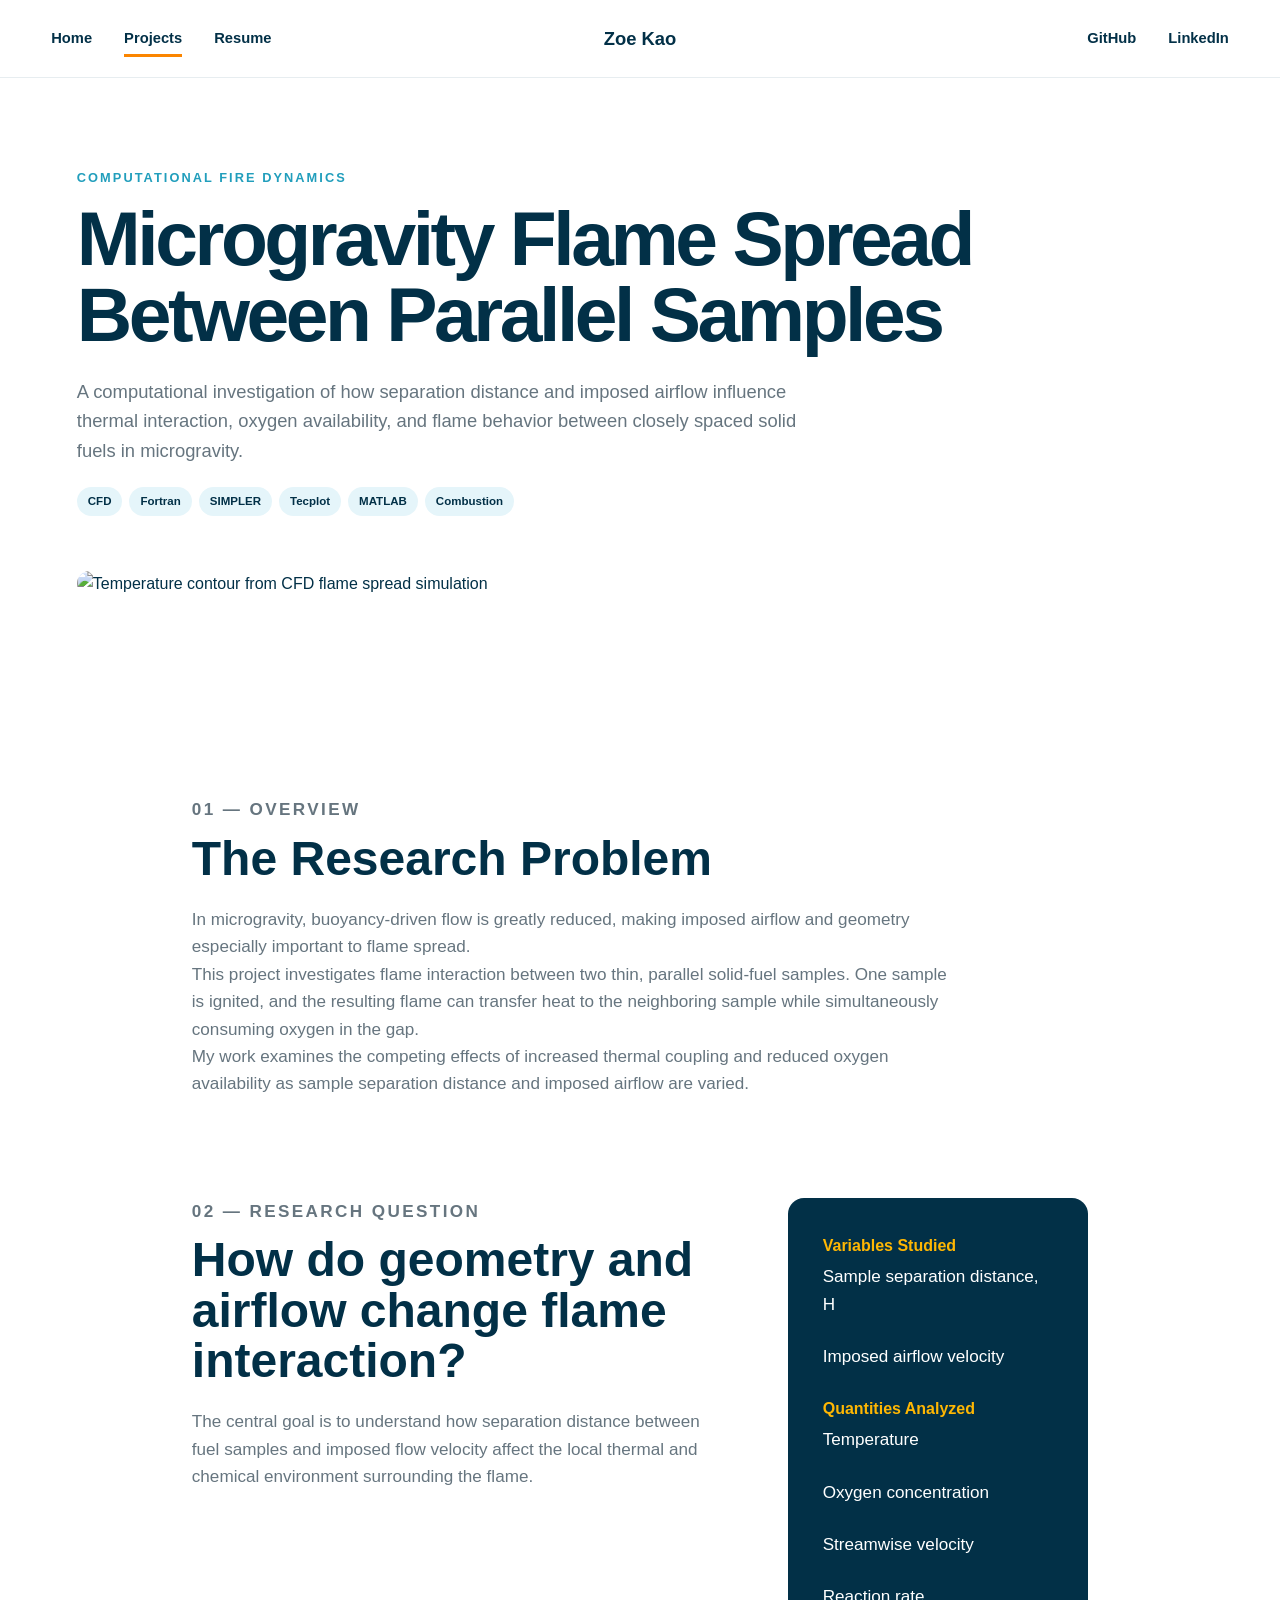
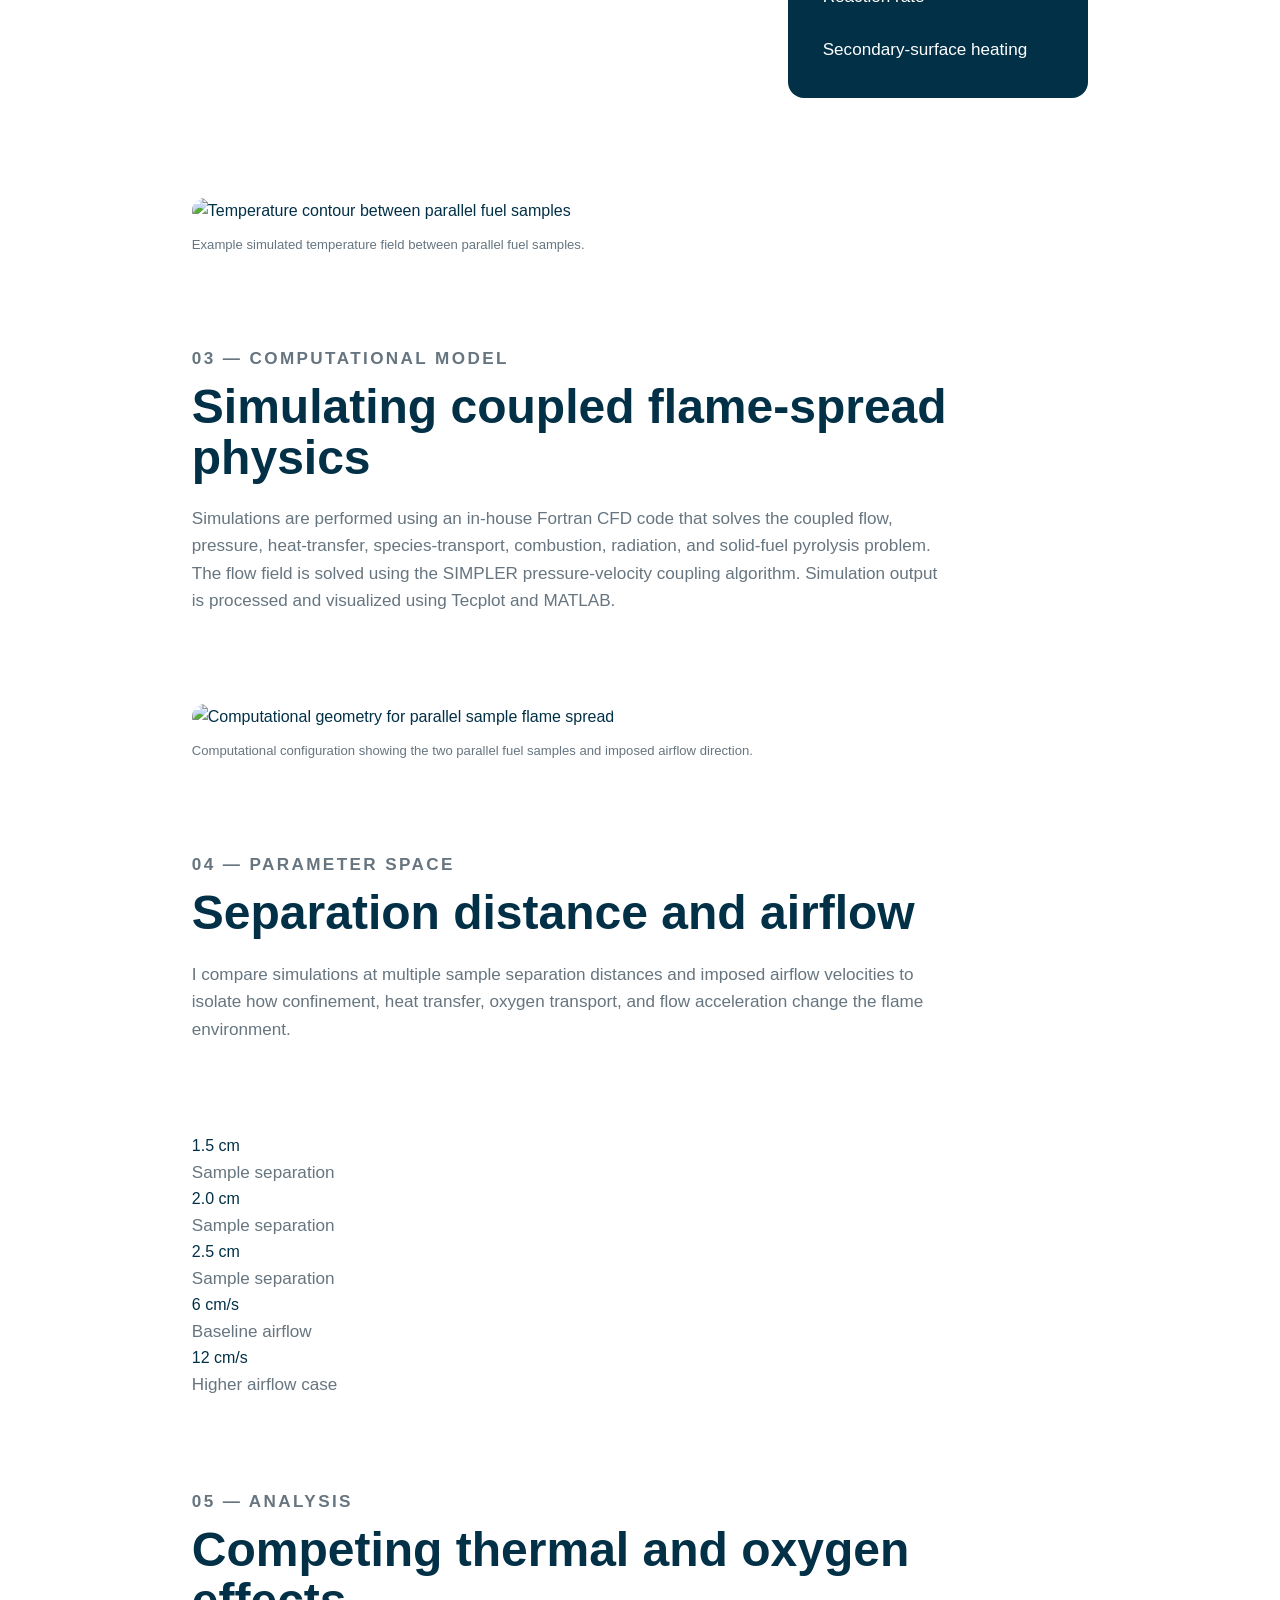
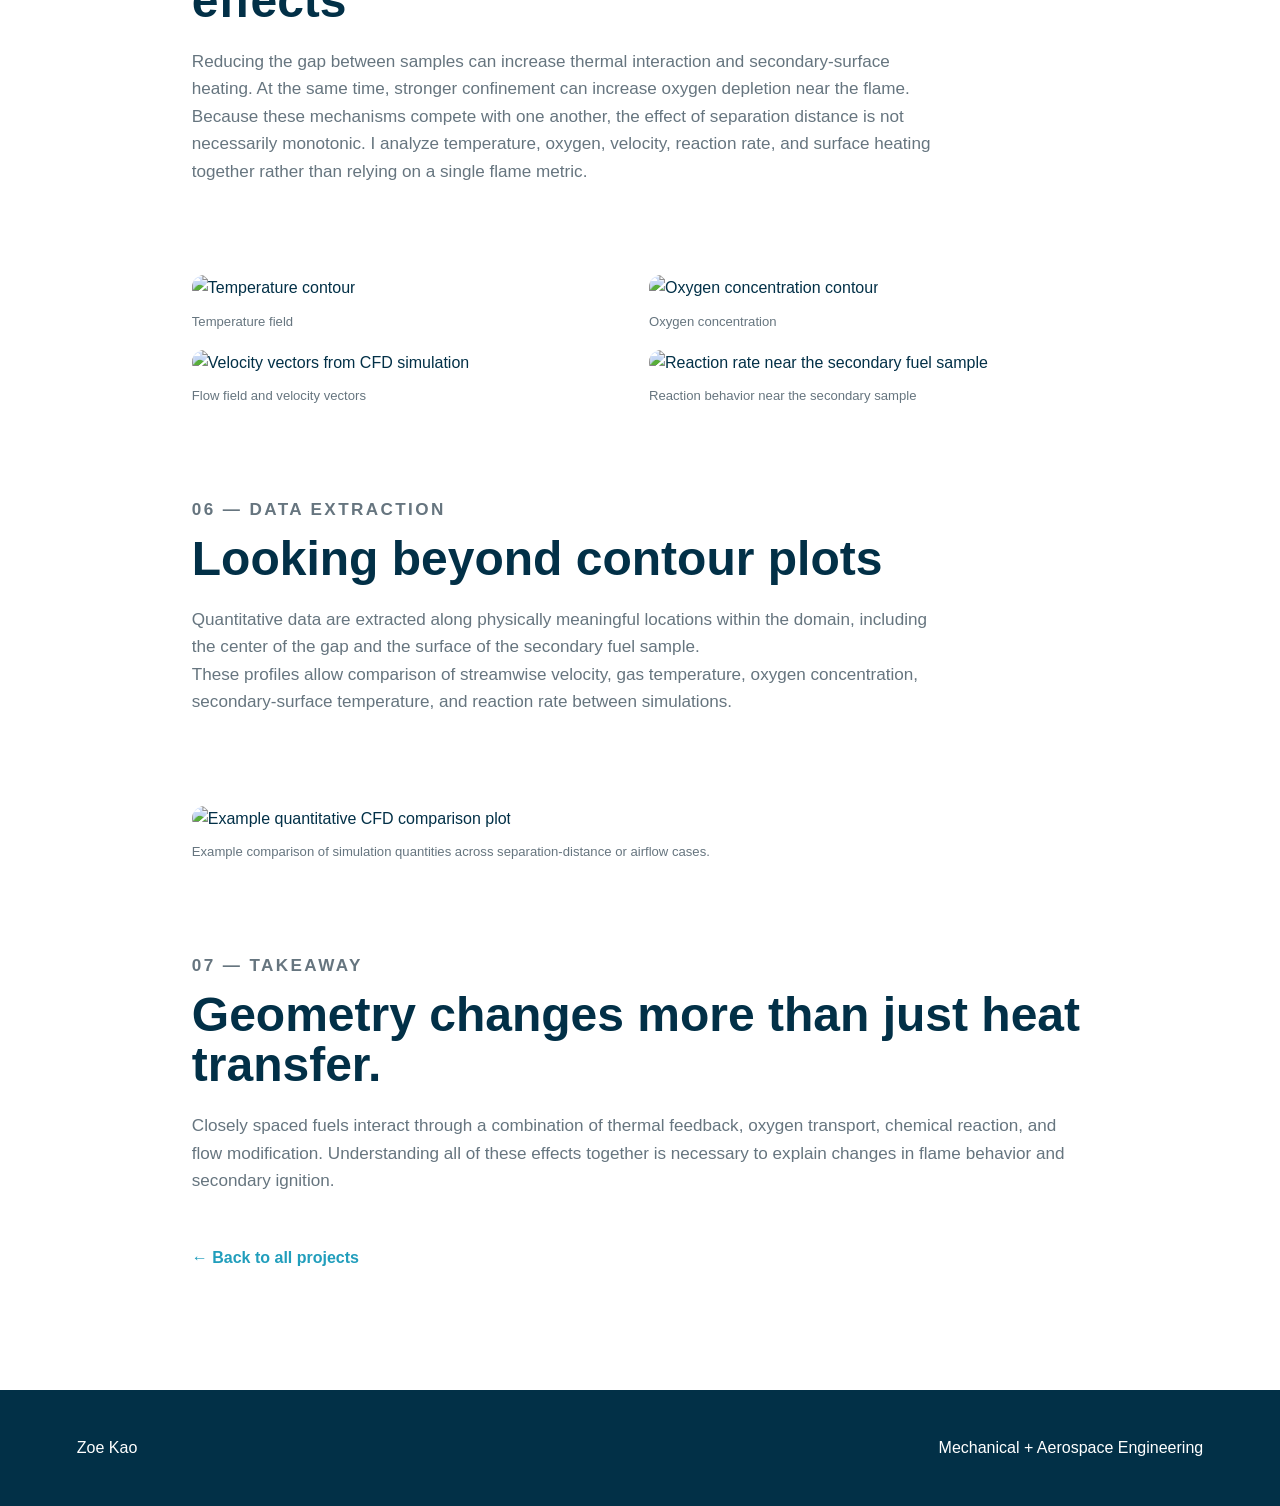
==== projects/cfd-research.html @ 0951f11d "Create cfd-research.html" ====
<!DOCTYPE html>
<html lang="en">

<head>
    <meta charset="UTF-8">
    <meta name="viewport" content="width=device-width, initial-scale=1.0">

    <title>Microgravity Flame Spread CFD | Zoe Kao</title>

    <link rel="stylesheet" href="../style.css">
</head>


<body>

<!-- =========================================
     NAVIGATION
========================================= -->

<header class="navbar">

    <nav class="nav-left">
        <a href="../index.html">Home</a>
        <a href="../index.html#projects" class="active">Projects</a>
        <a href="../resume.pdf" target="_blank">Resume</a>
    </nav>

    <div class="nav-name">
        Zoe Kao
    </div>

    <nav class="nav-right">
        <a href="https://github.com/zoe-kao" target="_blank">
            GitHub
        </a>

        <!-- Replace this later with your real LinkedIn -->
        <a href="#" target="_blank">
            LinkedIn
        </a>
    </nav>

</header>


<!-- =========================================
     PROJECT HERO
========================================= -->

<section class="project-page-hero">

    <div class="project-page-title">

        <p class="eyebrow">
            COMPUTATIONAL FIRE DYNAMICS
        </p>

        <h1>
            Microgravity Flame Spread
            Between Parallel Samples
        </h1>

        <p class="project-summary">
            A computational investigation of how separation distance
            and imposed airflow influence thermal interaction,
            oxygen availability, and flame behavior between closely
            spaced solid fuels in microgravity.
        </p>

        <div class="tags">
            <span>CFD</span>
            <span>Fortran</span>
            <span>SIMPLER</span>
            <span>Tecplot</span>
            <span>MATLAB</span>
            <span>Combustion</span>
        </div>

    </div>


    <img
        src="../assets/images/cfd-hero.png"
        alt="Temperature contour from CFD flame spread simulation"
        class="project-hero-image"
    >

</section>


<!-- =========================================
     PROJECT CONTENT
========================================= -->

<main class="project-body">


    <!-- 01 OVERVIEW -->

    <section class="project-text-section">

        <p class="project-label">
            01 — OVERVIEW
        </p>

        <h2>
            The Research Problem
        </h2>

        <p>
            In microgravity, buoyancy-driven flow is greatly reduced,
            making imposed airflow and geometry especially important
            to flame spread.
        </p>

        <p>
            This project investigates flame interaction between two
            thin, parallel solid-fuel samples. One sample is ignited,
            and the resulting flame can transfer heat to the neighboring
            sample while simultaneously consuming oxygen in the gap.
        </p>

        <p>
            My work examines the competing effects of increased thermal
            coupling and reduced oxygen availability as sample separation
            distance and imposed airflow are varied.
        </p>

    </section>



    <!-- 02 RESEARCH QUESTION -->

    <section class="project-two-column">

        <div>

            <p class="project-label">
                02 — RESEARCH QUESTION
            </p>

            <h2>
                How do geometry and airflow change flame interaction?
            </h2>

            <p>
                The central goal is to understand how separation distance
                between fuel samples and imposed flow velocity affect the
                local thermal and chemical environment surrounding the flame.
            </p>

        </div>


        <aside class="project-highlight">

            <strong>
                Variables Studied
            </strong>

            <p>
                Sample separation distance, H
            </p>

            <p>
                Imposed airflow velocity
            </p>

            <strong>
                Quantities Analyzed
            </strong>

            <p>
                Temperature
            </p>

            <p>
                Oxygen concentration
            </p>

            <p>
                Streamwise velocity
            </p>

            <p>
                Reaction rate
            </p>

            <p>
                Secondary-surface heating
            </p>

        </aside>

    </section>



    <!-- HERO CONTOUR -->

    <figure class="project-figure">

        <img
            src="../assets/images/cfd-temperature.png"
            alt="Temperature contour between parallel fuel samples"
        >

        <figcaption>
            Example simulated temperature field between parallel
            fuel samples.
        </figcaption>

    </figure>



    <!-- 03 COMPUTATIONAL MODEL -->

    <section class="project-text-section">

        <p class="project-label">
            03 — COMPUTATIONAL MODEL
        </p>

        <h2>
            Simulating coupled flame-spread physics
        </h2>

        <p>
            Simulations are performed using an in-house Fortran CFD code
            that solves the coupled flow, pressure, heat-transfer,
            species-transport, combustion, radiation, and solid-fuel
            pyrolysis problem.
        </p>

        <p>
            The flow field is solved using the SIMPLER pressure-velocity
            coupling algorithm. Simulation output is processed and
            visualized using Tecplot and MATLAB.
        </p>

    </section>



    <!-- MODEL IMAGE -->

    <figure class="project-figure">

        <img
            src="../assets/images/cfd-geometry.png"
            alt="Computational geometry for parallel sample flame spread"
        >

        <figcaption>
            Computational configuration showing the two parallel fuel
            samples and imposed airflow direction.
        </figcaption>

    </figure>



    <!-- 04 PARAMETER SPACE -->

    <section class="project-text-section">

        <p class="project-label">
            04 — PARAMETER SPACE
        </p>

        <h2>
            Separation distance and airflow
        </h2>

        <p>
            I compare simulations at multiple sample separation distances
            and imposed airflow velocities to isolate how confinement,
            heat transfer, oxygen transport, and flow acceleration change
            the flame environment.
        </p>

    </section>


    <div class="parameter-grid">

        <div class="parameter-card">
            <span class="parameter-number">1.5 cm</span>
            <p>Sample separation</p>
        </div>

        <div class="parameter-card">
            <span class="parameter-number">2.0 cm</span>
            <p>Sample separation</p>
        </div>

        <div class="parameter-card">
            <span class="parameter-number">2.5 cm</span>
            <p>Sample separation</p>
        </div>

        <div class="parameter-card">
            <span class="parameter-number">6 cm/s</span>
            <p>Baseline airflow</p>
        </div>

        <div class="parameter-card">
            <span class="parameter-number">12 cm/s</span>
            <p>Higher airflow case</p>
        </div>

    </div>



    <!-- 05 RESULTS -->

    <section class="project-text-section">

        <p class="project-label">
            05 — ANALYSIS
        </p>

        <h2>
            Competing thermal and oxygen effects
        </h2>

        <p>
            Reducing the gap between samples can increase thermal
            interaction and secondary-surface heating. At the same time,
            stronger confinement can increase oxygen depletion near the
            flame.
        </p>

        <p>
            Because these mechanisms compete with one another, the effect
            of separation distance is not necessarily monotonic. I analyze
            temperature, oxygen, velocity, reaction rate, and surface
            heating together rather than relying on a single flame metric.
        </p>

    </section>



    <!-- IMAGE GALLERY -->

    <div class="project-gallery">

        <figure>
            <img
                src="../assets/images/cfd-temperature.png"
                alt="Temperature contour"
            >

            <figcaption>
                Temperature field
            </figcaption>
        </figure>


        <figure>
            <img
                src="../assets/images/cfd-oxygen.png"
                alt="Oxygen concentration contour"
            >

            <figcaption>
                Oxygen concentration
            </figcaption>
        </figure>


        <figure>
            <img
                src="../assets/images/cfd-velocity.png"
                alt="Velocity vectors from CFD simulation"
            >

            <figcaption>
                Flow field and velocity vectors
            </figcaption>
        </figure>


        <figure>
            <img
                src="../assets/images/cfd-reaction.png"
                alt="Reaction rate near the secondary fuel sample"
            >

            <figcaption>
                Reaction behavior near the secondary sample
            </figcaption>
        </figure>

    </div>



    <!-- 06 DATA EXTRACTION -->

    <section class="project-text-section">

        <p class="project-label">
            06 — DATA EXTRACTION
        </p>

        <h2>
            Looking beyond contour plots
        </h2>

        <p>
            Quantitative data are extracted along physically meaningful
            locations within the domain, including the center of the gap
            and the surface of the secondary fuel sample.
        </p>

        <p>
            These profiles allow comparison of streamwise velocity,
            gas temperature, oxygen concentration, secondary-surface
            temperature, and reaction rate between simulations.
        </p>

    </section>



    <figure class="project-figure">

        <img
            src="../assets/images/cfd-plot.png"
            alt="Example quantitative CFD comparison plot"
        >

        <figcaption>
            Example comparison of simulation quantities across
            separation-distance or airflow cases.
        </figcaption>

    </figure>



    <!-- 07 TAKEAWAY -->

    <section class="project-conclusion">

        <p class="project-label">
            07 — TAKEAWAY
        </p>

        <h2>
            Geometry changes more than just heat transfer.
        </h2>

        <p>
            Closely spaced fuels interact through a combination of
            thermal feedback, oxygen transport, chemical reaction,
            and flow modification. Understanding all of these effects
            together is necessary to explain changes in flame behavior
            and secondary ignition.
        </p>

    </section>



    <a
        href="../index.html#projects"
        class="back-link"
    >
        ← Back to all projects
    </a>


</main>



<!-- =========================================
     FOOTER
========================================= -->

<footer>

    <p>
        Zoe Kao
    </p>

    <p>
        Mechanical + Aerospace Engineering
    </p>

</footer>


</body>

</html>
---- style.css ----
/* =========================================================
   ZOE KAO PORTFOLIO
   ========================================================= */


/* ---------- COLOR VARIABLES ---------- */

:root {

    --light-blue: #8ecae6;
    --blue: #219ebc;
    --navy: #023047;
    --yellow: #ffb703;
    --orange: #fb8500;

    --white: #ffffff;
    --off-white: #f8fafb;
    --text: #17252d;
    --gray: #66757f;

}


/* ---------- RESET ---------- */

* {
    box-sizing: border-box;
    margin: 0;
    padding: 0;
}

html {
    scroll-behavior: smooth;
}

body {

    font-family:
        Arial,
        Helvetica,
        sans-serif;

    background: var(--white);
    color: var(--navy);

    line-height: 1.6;

}

a {
    color: inherit;
    text-decoration: none;
}

img {
    max-width: 100%;
}



/* =========================================================
   NAVIGATION
   ========================================================= */

.navbar {

    height: 78px;

    display: grid;
    grid-template-columns: 1fr auto 1fr;

    align-items: center;

    padding: 0 4%;

    border-bottom: 1px solid #e7edf0;

    background: rgba(255, 255, 255, 0.96);

    position: sticky;
    top: 0;

    z-index: 1000;

}


.nav-left,
.nav-right {

    display: flex;
    align-items: center;
    gap: 32px;

}


.nav-right {
    justify-content: flex-end;
}


.navbar a {

    font-size: 0.92rem;
    font-weight: 600;

    position: relative;

}


.navbar a::after {

    content: "";

    position: absolute;

    left: 0;
    bottom: -7px;

    width: 0;
    height: 3px;

    background: var(--orange);

    transition: width 0.25s ease;

}


.navbar a:hover::after,
.navbar a.active::after {
    width: 100%;
}


.nav-name {

    font-weight: 800;
    font-size: 1.15rem;

}



/* =========================================================
   HERO
   ========================================================= */

.hero {

    max-width: 1400px;

    min-height: calc(100vh - 78px);

    margin: auto;

    padding: 70px 6%;

    display: grid;

    grid-template-columns:
        minmax(350px, 0.9fr)
        minmax(450px, 1.1fr);

    gap: 8%;

    align-items: center;

}


.hero-photo {
    position: relative;
}


.photo-decoration {

    position: absolute;

    width: 100%;
    height: 100%;

    left: -24px;
    top: 24px;

    background: var(--light-blue);

    border-radius: 55px 8px 55px 8px;

}


.headshot {

    position: relative;

    width: 100%;

    aspect-ratio: 4 / 5;

    object-fit: cover;

    border-radius: 55px 8px 55px 8px;

    display: block;

}


.hero-content {

    position: relative;

    padding: 50px 0;

}


.eyebrow {

    color: var(--blue);

    font-size: 0.8rem;

    letter-spacing: 0.16em;

    font-weight: 800;

    margin-bottom: 13px;

}


.hero h1 {

    font-size: clamp(3.6rem, 6vw, 6.5rem);

    line-height: 0.95;

    color: var(--navy);

    letter-spacing: -0.055em;

}


.hero h1 span {
    color: var(--orange);
}


.hero h2 {

    font-size: clamp(1.8rem, 3vw, 3rem);

    line-height: 1.15;

    margin-top: 20px;

    color: var(--navy);

}


.hero-description {

    margin-top: 30px;

    max-width: 670px;

    color: var(--gray);

    font-size: 1.08rem;

}


.hero-buttons {

    display: flex;

    gap: 15px;

    margin-top: 35px;

}


.button {

    display: inline-flex;

    align-items: center;
    justify-content: center;

    min-width: 175px;

    padding: 14px 24px;

    border-radius: 7px;

    font-weight: 800;

    letter-spacing: 0.04em;

    font-size: 0.82rem;

    transition:
        transform 0.2s,
        background 0.2s;

}


.button:hover {
    transform: translateY(-3px);
}


.button-primary {

    background: var(--navy);
    color: white;

}


.button-primary:hover {
    background: var(--blue);
}


.button-secondary {

    border: 2px solid var(--navy);
    color: var(--navy);

}


.button-secondary:hover {

    background: var(--yellow);
    border-color: var(--yellow);

}


/* Engineering decoration */

.engineering-sketch {

    position: absolute;

    width: 150px;

    opacity: 0.17;

    pointer-events: none;

}


.sketch-top {

    right: 0;
    top: -50px;

}


.sketch-bottom {

    right: -20px;
    bottom: -40px;

}



/* =========================================================
   PROJECT SECTION
   ========================================================= */

.projects-section {

    background: var(--off-white);

    padding: 110px 6%;

}


.section-heading {

    max-width: 700px;

    margin: 0 auto 60px;

    text-align: center;

}


.section-heading h2 {

    font-size: clamp(2.5rem, 5vw, 4.2rem);

    line-height: 1;

    margin-bottom: 20px;

}


.section-heading > p:last-child {
    color: var(--gray);
}


.project-grid {

    max-width: 1250px;

    margin: auto;

    display: grid;

    grid-template-columns:
        repeat(2, minmax(0, 1fr));

    gap: 28px;

}


.project-card {

    background: white;

    border-radius: 18px;

    overflow: hidden;

    box-shadow:
        0 10px 35px rgba(2, 48, 71, 0.07);

    transition:
        transform 0.25s ease,
        box-shadow 0.25s ease;

}


.project-card:hover {

    transform: translateY(-8px);

    box-shadow:
        0 20px 50px rgba(2, 48, 71, 0.15);

}


.project-image {

    height: 300px;

    overflow: hidden;

    background: var(--light-blue);

}


.project-image img {

    width: 100%;
    height: 100%;

    object-fit: cover;

    transition: transform 0.4s ease;

}


.project-card:hover .project-image img {
    transform: scale(1.04);
}


.project-info {

    padding: 30px;

}


.project-number {

    color: var(--orange);

    font-size: 0.72rem;

    font-weight: 800;

    letter-spacing: 0.14em;

    margin-bottom: 8px;

}


.project-info h3 {

    color: var(--navy);

    font-size: 1.65rem;

    line-height: 1.2;

    margin-bottom: 13px;

}


.project-info > p {

    color: var(--gray);

}


.tags {

    display: flex;

    flex-wrap: wrap;

    gap: 7px;

    margin: 22px 0;

}


.tags span {

    padding: 5px 11px;

    border-radius: 50px;

    background: #e5f5fa;

    color: var(--navy);

    font-size: 0.72rem;

    font-weight: 700;

}


.project-link {

    font-weight: 800;

    color: var(--blue);

}



/* =========================================================
   FOOTER
   ========================================================= */

footer {

    background: var(--navy);

    color: white;

    padding: 45px 6%;

    display: flex;

    justify-content: space-between;

    gap: 20px;

}


footer a {
    color: var(--yellow);
}



/* =========================================================
   RESPONSIVE / MOBILE
   ========================================================= */

@media (max-width: 900px) {

    .navbar {

        grid-template-columns: 1fr auto;

    }

    .nav-name {
        display: none;
    }

    .nav-right {
        display: none;
    }


    .hero {

        grid-template-columns: 1fr;

        padding-top: 40px;

    }


    .hero-photo {

        max-width: 500px;

        margin: auto;

    }


    .hero-content {
        text-align: center;
    }


    .hero-description {
        margin-left: auto;
        margin-right: auto;
    }


    .hero-buttons {
        justify-content: center;
    }


    .engineering-sketch {
        display: none;
    }


    .project-grid {
        grid-template-columns: 1fr;
    }

}


@media (max-width: 550px) {

    .navbar {
        padding: 0 20px;
    }

    .nav-left {
        gap: 18px;
    }

    .hero {
        padding: 35px 25px 70px;
    }

    .projects-section {
        padding: 80px 25px;
    }

    .hero-buttons {
        flex-direction: column;
    }

    footer {
        flex-direction: column;
    }

}

/* =========================================================
   INDIVIDUAL PROJECT PAGES
   ========================================================= */


.project-page-hero {

    max-width: 1300px;

    margin: auto;

    padding: 90px 6% 70px;

}


.project-page-title {

    max-width: 900px;

    margin-bottom: 55px;

}


.project-page-title h1 {

    font-size: clamp(3rem, 6vw, 6rem);

    line-height: 0.98;

    letter-spacing: -0.045em;

    margin-bottom: 25px;

}


.project-summary {

    max-width: 750px;

    color: var(--gray);

    font-size: 1.15rem;

}


.project-hero-image {

    display: block;

    width: 100%;

    max-height: 700px;

    object-fit: cover;

    border-radius: 18px;

}



.project-body {

    max-width: 1050px;

    margin: auto;

    padding: 40px 6% 120px;

}


.project-text-section {

    max-width: 760px;

    margin: 90px 0;

}


.project-label {

    color: var(--orange);

    font-size: 0.75rem;

    font-weight: 800;

    letter-spacing: 0.14em;

    margin-bottom: 10px;

}


.project-body h2 {

    font-size: clamp(2rem, 4vw, 3rem);

    line-height: 1.05;

    margin-bottom: 22px;

}


.project-body p {

    color: var(--gray);

    font-size: 1.07rem;

}


.project-two-column {

    margin: 100px 0;

    display: grid;

    grid-template-columns:
        1.4fr 0.8fr;

    gap: 70px;

}


.project-highlight {

    background: var(--navy);

    color: white;

    padding: 35px;

    border-radius: 16px;

}


.project-highlight strong {

    display: block;

    color: var(--yellow);

    margin-bottom: 5px;

}


.project-highlight p {

    color: white;

    margin-bottom: 25px;

}


.project-highlight p:last-child {
    margin-bottom: 0;
}


.project-figure {

    margin: 90px 0;

}


.project-figure img {

    width: 100%;

    border-radius: 14px;

}


figcaption {

    color: var(--gray);

    font-size: 0.82rem;

    margin-top: 10px;

}


.project-gallery {

    display: grid;

    grid-template-columns:
        repeat(2, minmax(0, 1fr));

    gap: 18px;

    margin: 80px 0;

}


.project-gallery img {

    width: 100%;

    height: 350px;

    object-fit: cover;

    border-radius: 12px;

}


.back-link {

    display: inline-block;

    margin-top: 50px;

    color: var(--blue);

    font-weight: 800;

}


.back-link:hover {
    color: var(--orange);
}


@media (max-width: 750px) {

    .project-two-column,
    .project-gallery {

        grid-template-columns: 1fr;

    }

}
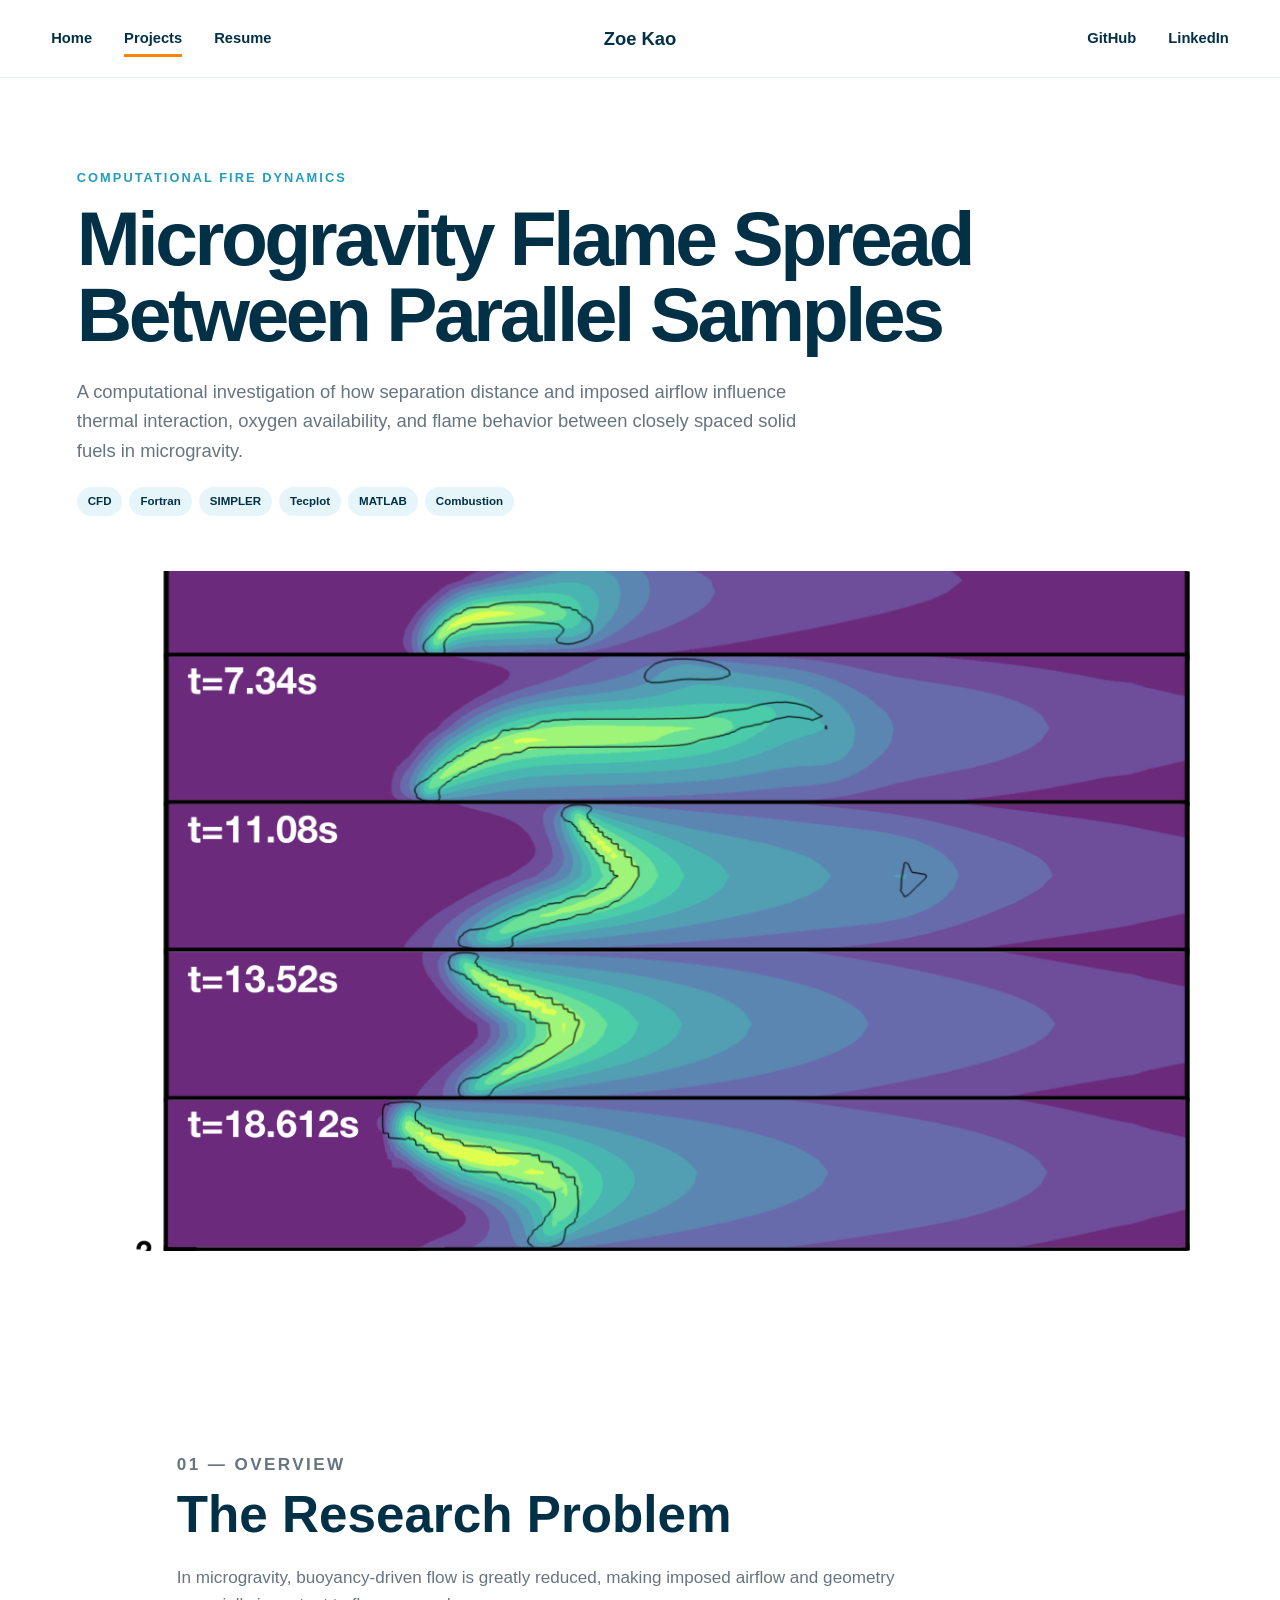
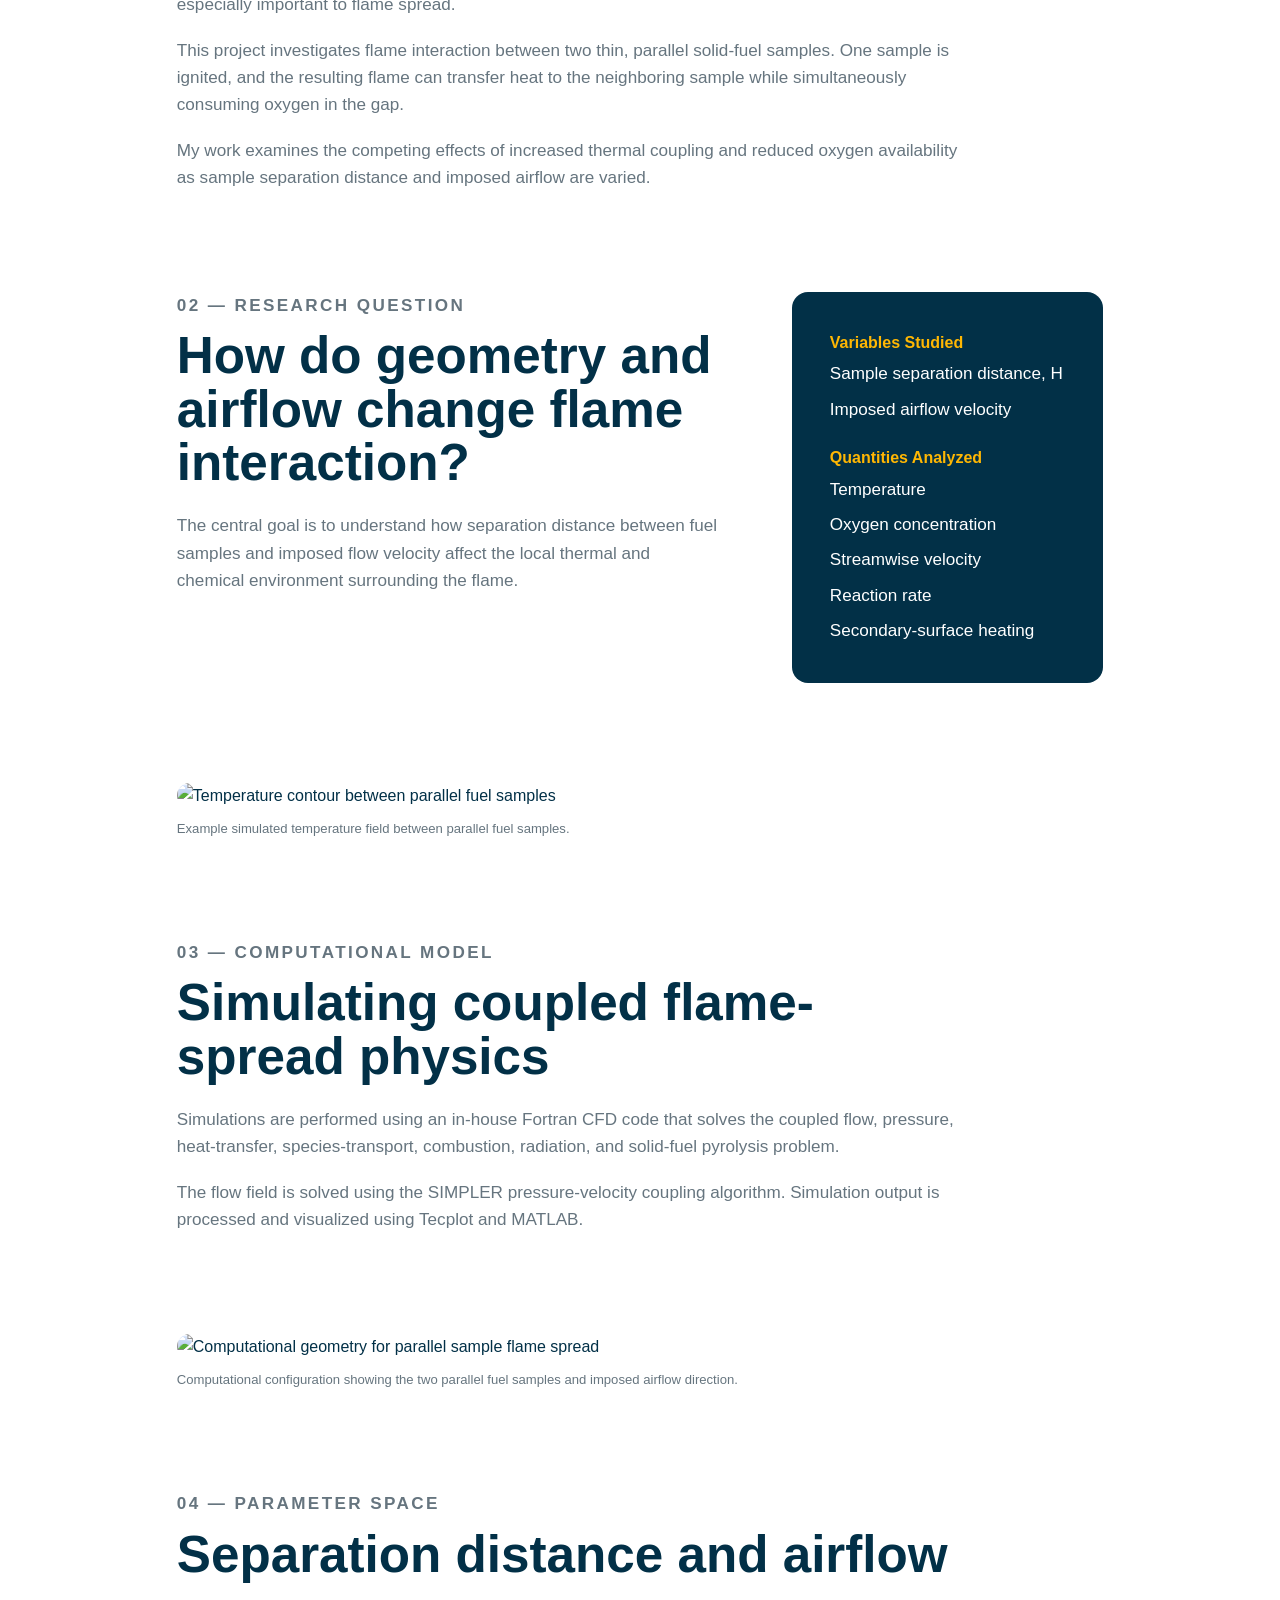
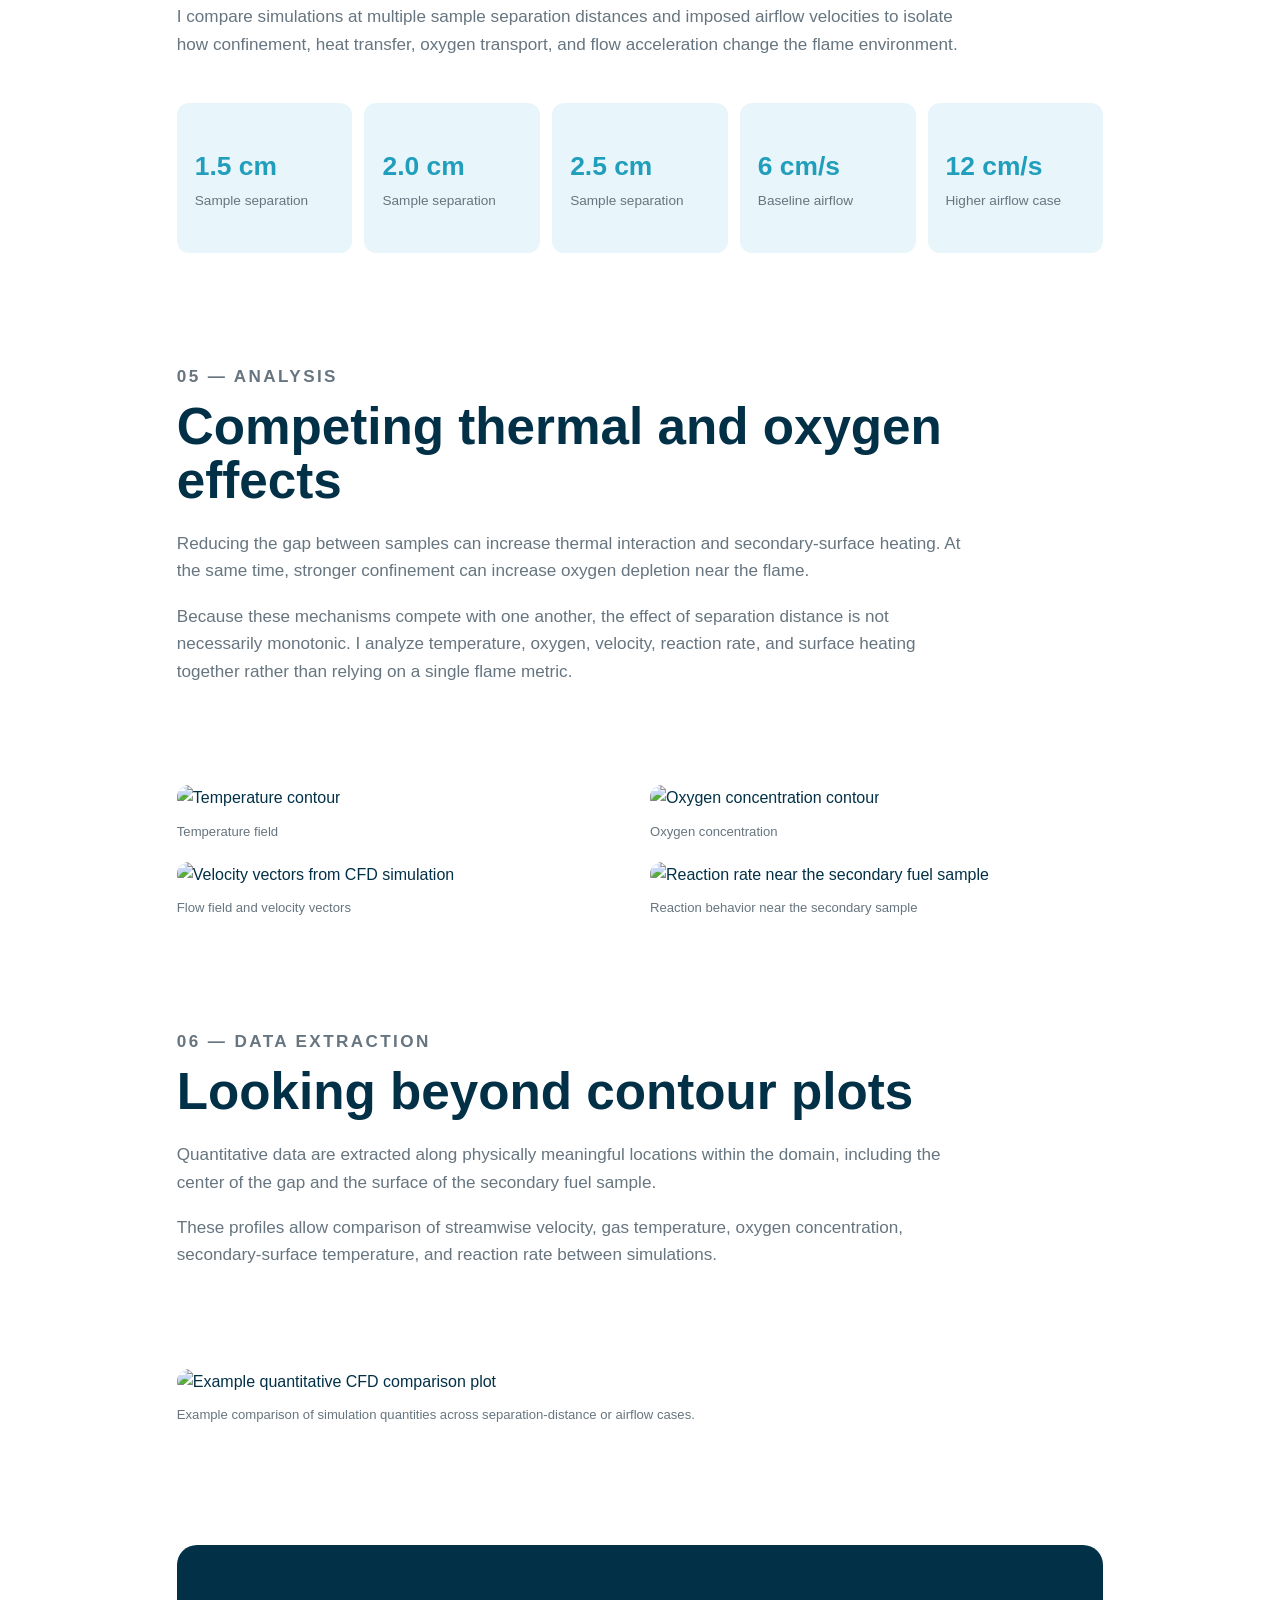
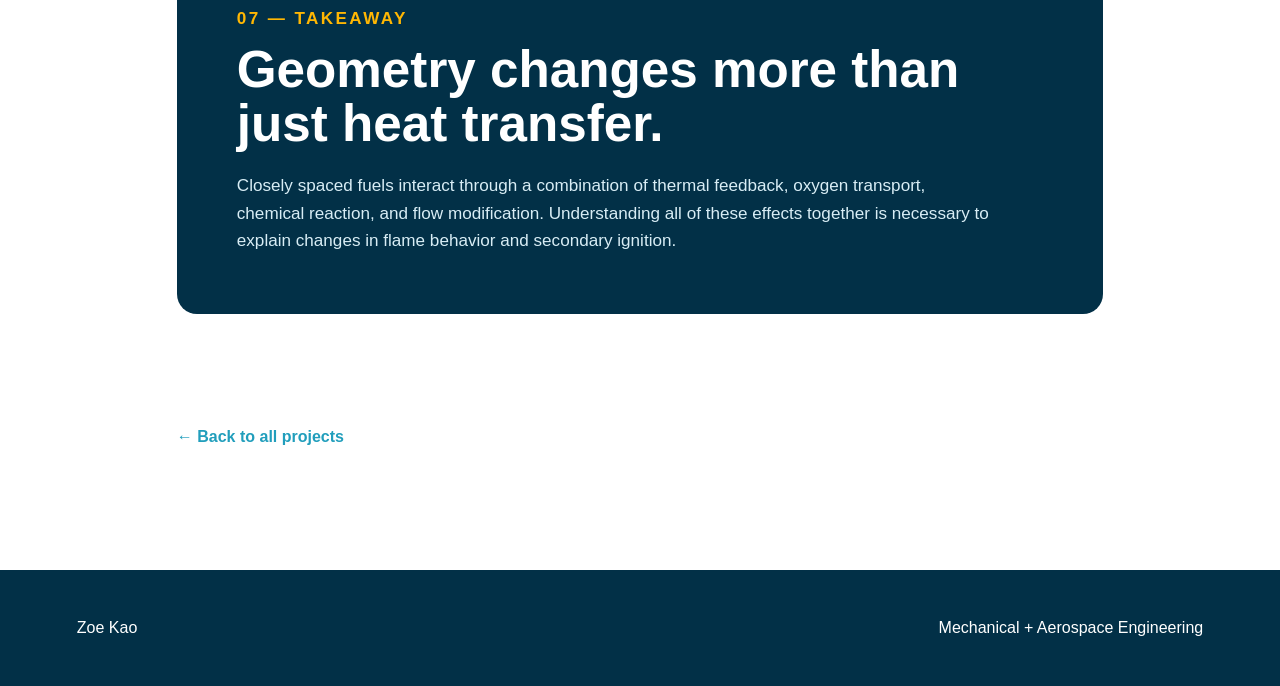
==== commit 8c6728d1: "Update cfd-research.html" ====
--- a/projects/cfd-research.html
+++ b/projects/cfd-research.html
@@ -79,11 +79,11 @@
     </div>
 
 
-    <img
-        src="../assets/images/cfd-hero.png"
-        alt="Temperature contour from CFD flame spread simulation"
-        class="project-hero-image"
-    >
+<img
+    src="../assets/images/cfd/flame-temperature-evolution.png"
+    alt="Time evolution of flame temperature for a 2 cm sample separation at 6 cm/s airflow"
+    class="project-hero-image"
+>
 
 </section>
 
--- a/style.css
+++ b/style.css
@@ -951,3 +951,273 @@
     }
 
 }
+
+/* =========================================================
+   PROJECT PAGE
+========================================================= */
+
+.project-page-hero {
+    max-width: 1300px;
+    margin: auto;
+    padding: 90px 6% 70px;
+}
+
+
+.project-page-title {
+    max-width: 900px;
+    margin-bottom: 55px;
+}
+
+
+.project-page-title h1 {
+    font-size: clamp(3rem, 6vw, 6rem);
+    line-height: 0.98;
+    letter-spacing: -0.045em;
+    margin-bottom: 25px;
+    color: var(--navy);
+}
+
+
+.project-summary {
+    max-width: 760px;
+    color: var(--gray);
+    font-size: 1.15rem;
+}
+
+
+.project-hero-image {
+    display: block;
+    width: 100%;
+    max-height: 680px;
+    object-fit: cover;
+    border-radius: 18px;
+}
+
+
+.project-body {
+    max-width: 1080px;
+    margin: auto;
+    padding: 30px 6% 120px;
+}
+
+
+.project-text-section {
+    max-width: 790px;
+    margin: 100px 0;
+}
+
+
+.project-text-section p + p {
+    margin-top: 18px;
+}
+
+
+.project-label {
+    color: var(--orange);
+    font-size: 0.75rem;
+    font-weight: 800;
+    letter-spacing: 0.14em;
+    margin-bottom: 10px;
+}
+
+
+.project-body h2 {
+    font-size: clamp(2rem, 4vw, 3.2rem);
+    line-height: 1.05;
+    color: var(--navy);
+    margin-bottom: 22px;
+}
+
+
+.project-body p {
+    color: var(--gray);
+    font-size: 1.07rem;
+}
+
+
+.project-two-column {
+    margin: 100px 0;
+    display: grid;
+    grid-template-columns: 1.4fr 0.8fr;
+    gap: 70px;
+    align-items: start;
+}
+
+
+.project-highlight {
+    background: var(--navy);
+    color: white;
+    padding: 38px;
+    border-radius: 16px;
+}
+
+
+.project-highlight strong {
+    display: block;
+    color: var(--yellow);
+    margin-top: 22px;
+    margin-bottom: 5px;
+}
+
+
+.project-highlight strong:first-child {
+    margin-top: 0;
+}
+
+
+.project-highlight p {
+    color: white;
+    margin-bottom: 8px;
+}
+
+
+.project-figure {
+    margin: 90px 0;
+}
+
+
+.project-figure img {
+    display: block;
+    width: 100%;
+    border-radius: 14px;
+}
+
+
+figcaption {
+    color: var(--gray);
+    font-size: 0.82rem;
+    margin-top: 10px;
+}
+
+
+.project-gallery {
+    display: grid;
+    grid-template-columns: repeat(2, minmax(0, 1fr));
+    gap: 20px;
+    margin: 80px 0 110px;
+}
+
+
+.project-gallery figure {
+    margin: 0;
+}
+
+
+.project-gallery img {
+    width: 100%;
+    height: 330px;
+    object-fit: cover;
+    border-radius: 12px;
+}
+
+
+/* Parameter cards */
+
+.parameter-grid {
+    display: grid;
+    grid-template-columns: repeat(5, 1fr);
+    gap: 12px;
+    margin: -55px 0 110px;
+}
+
+
+.parameter-card {
+    min-height: 150px;
+    padding: 25px 18px;
+    background: #e8f5fa;
+    border-radius: 12px;
+    display: flex;
+    flex-direction: column;
+    justify-content: center;
+}
+
+
+.parameter-number {
+    font-size: 1.65rem;
+    font-weight: 800;
+    color: var(--blue);
+}
+
+
+.parameter-card p {
+    margin-top: 3px;
+    font-size: 0.85rem;
+}
+
+
+/* Conclusion */
+
+.project-conclusion {
+    margin: 120px 0 80px;
+    padding: 60px;
+    background: var(--navy);
+    border-radius: 20px;
+}
+
+
+.project-conclusion h2 {
+    color: white;
+    max-width: 750px;
+}
+
+
+.project-conclusion p {
+    color: #d8edf5;
+    max-width: 760px;
+}
+
+
+.project-conclusion .project-label {
+    color: var(--yellow);
+}
+
+
+.back-link {
+    display: inline-block;
+    margin-top: 30px;
+    color: var(--blue);
+    font-weight: 800;
+}
+
+
+.back-link:hover {
+    color: var(--orange);
+}
+
+
+/* Mobile */
+
+@media (max-width: 900px) {
+
+    .parameter-grid {
+        grid-template-columns: repeat(2, 1fr);
+    }
+
+}
+
+
+@media (max-width: 750px) {
+
+    .project-two-column,
+    .project-gallery {
+        grid-template-columns: 1fr;
+    }
+
+    .project-gallery img {
+        height: auto;
+    }
+
+    .project-conclusion {
+        padding: 35px;
+    }
+
+}
+
+
+@media (max-width: 500px) {
+
+    .parameter-grid {
+        grid-template-columns: 1fr;
+    }
+
+}
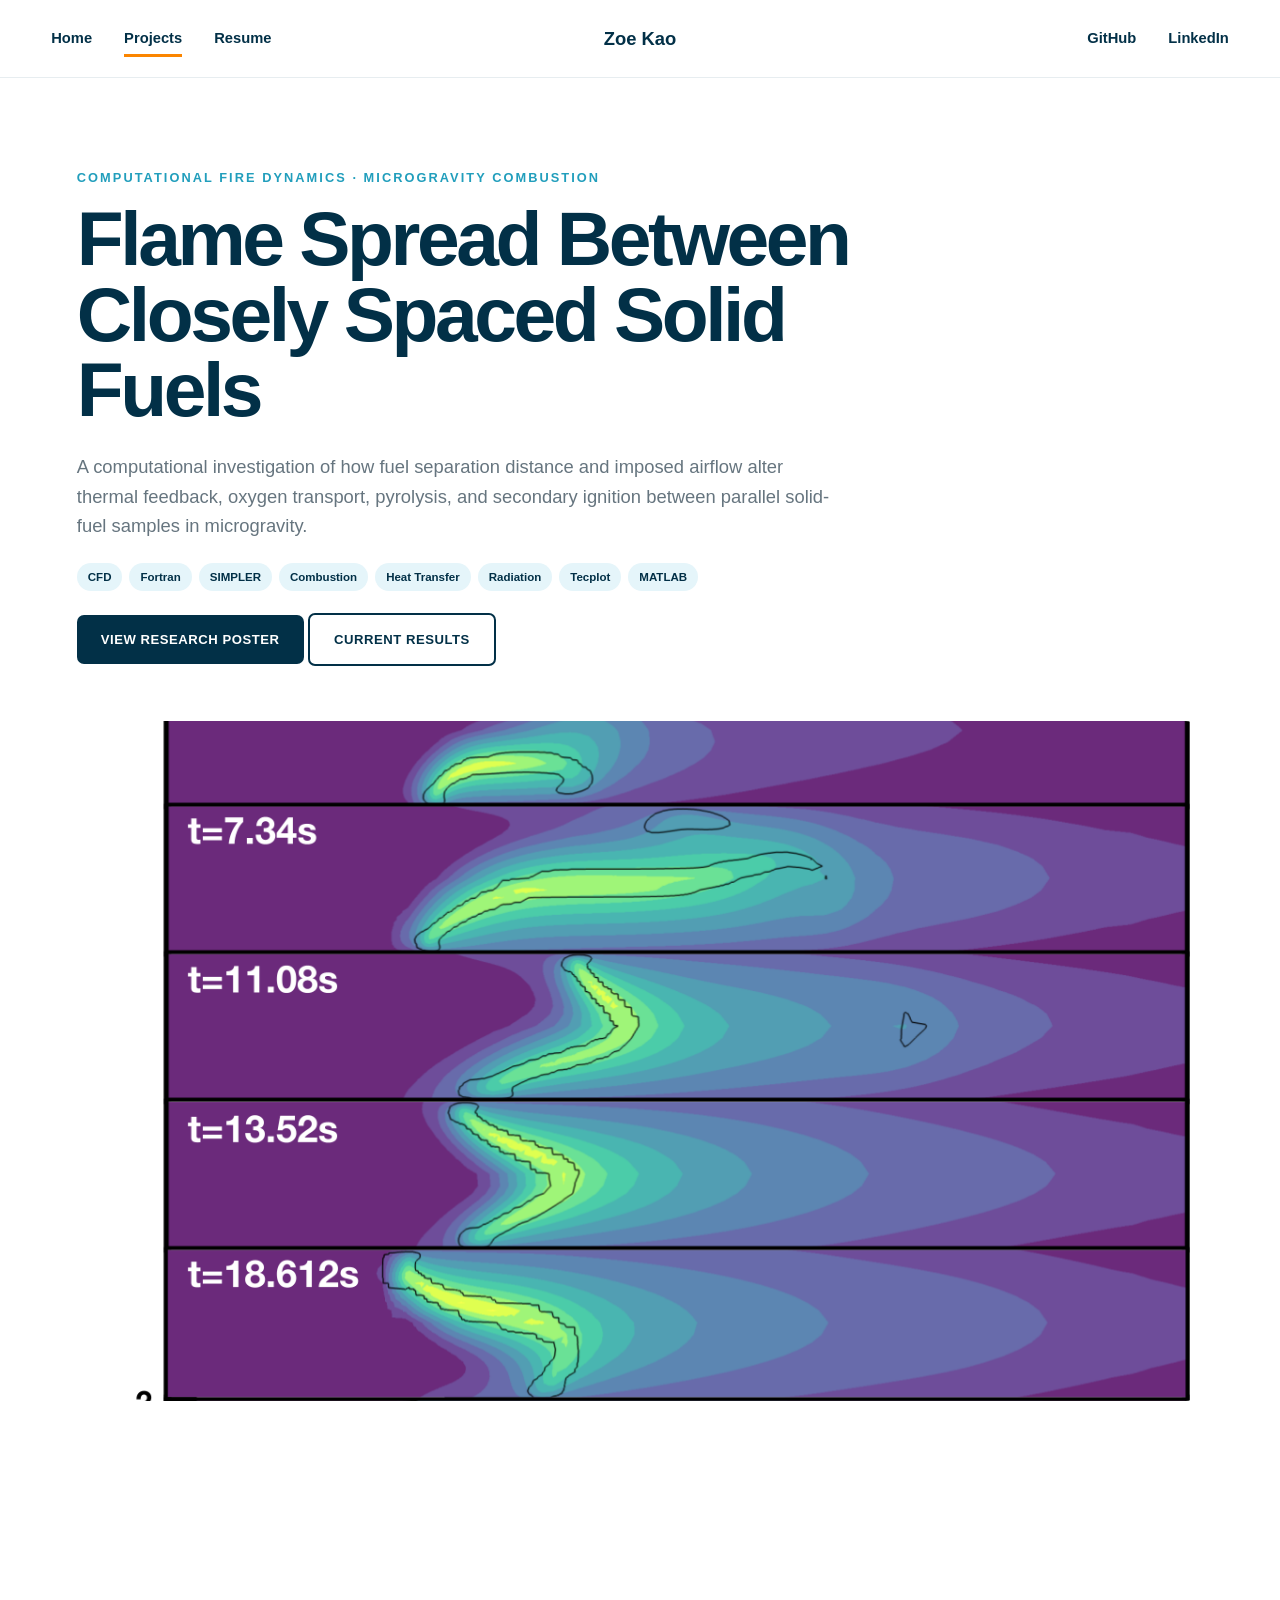
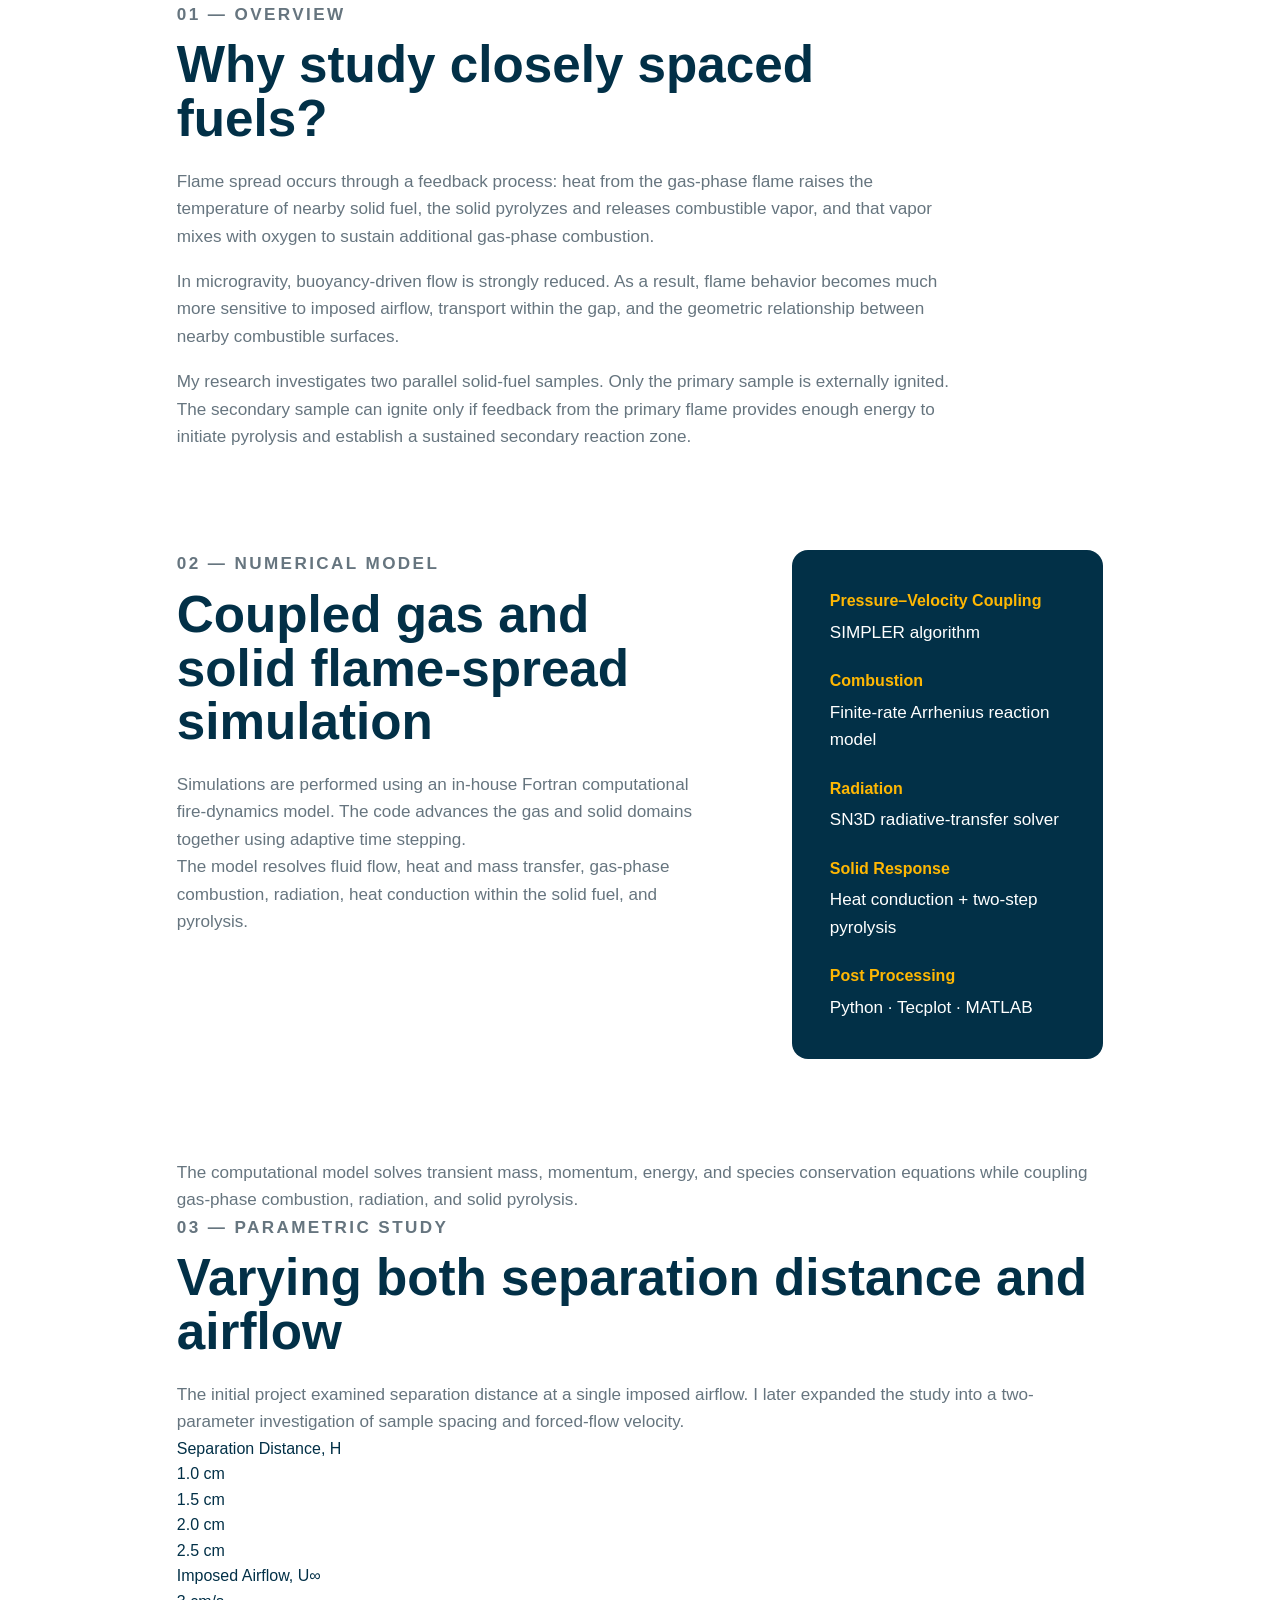
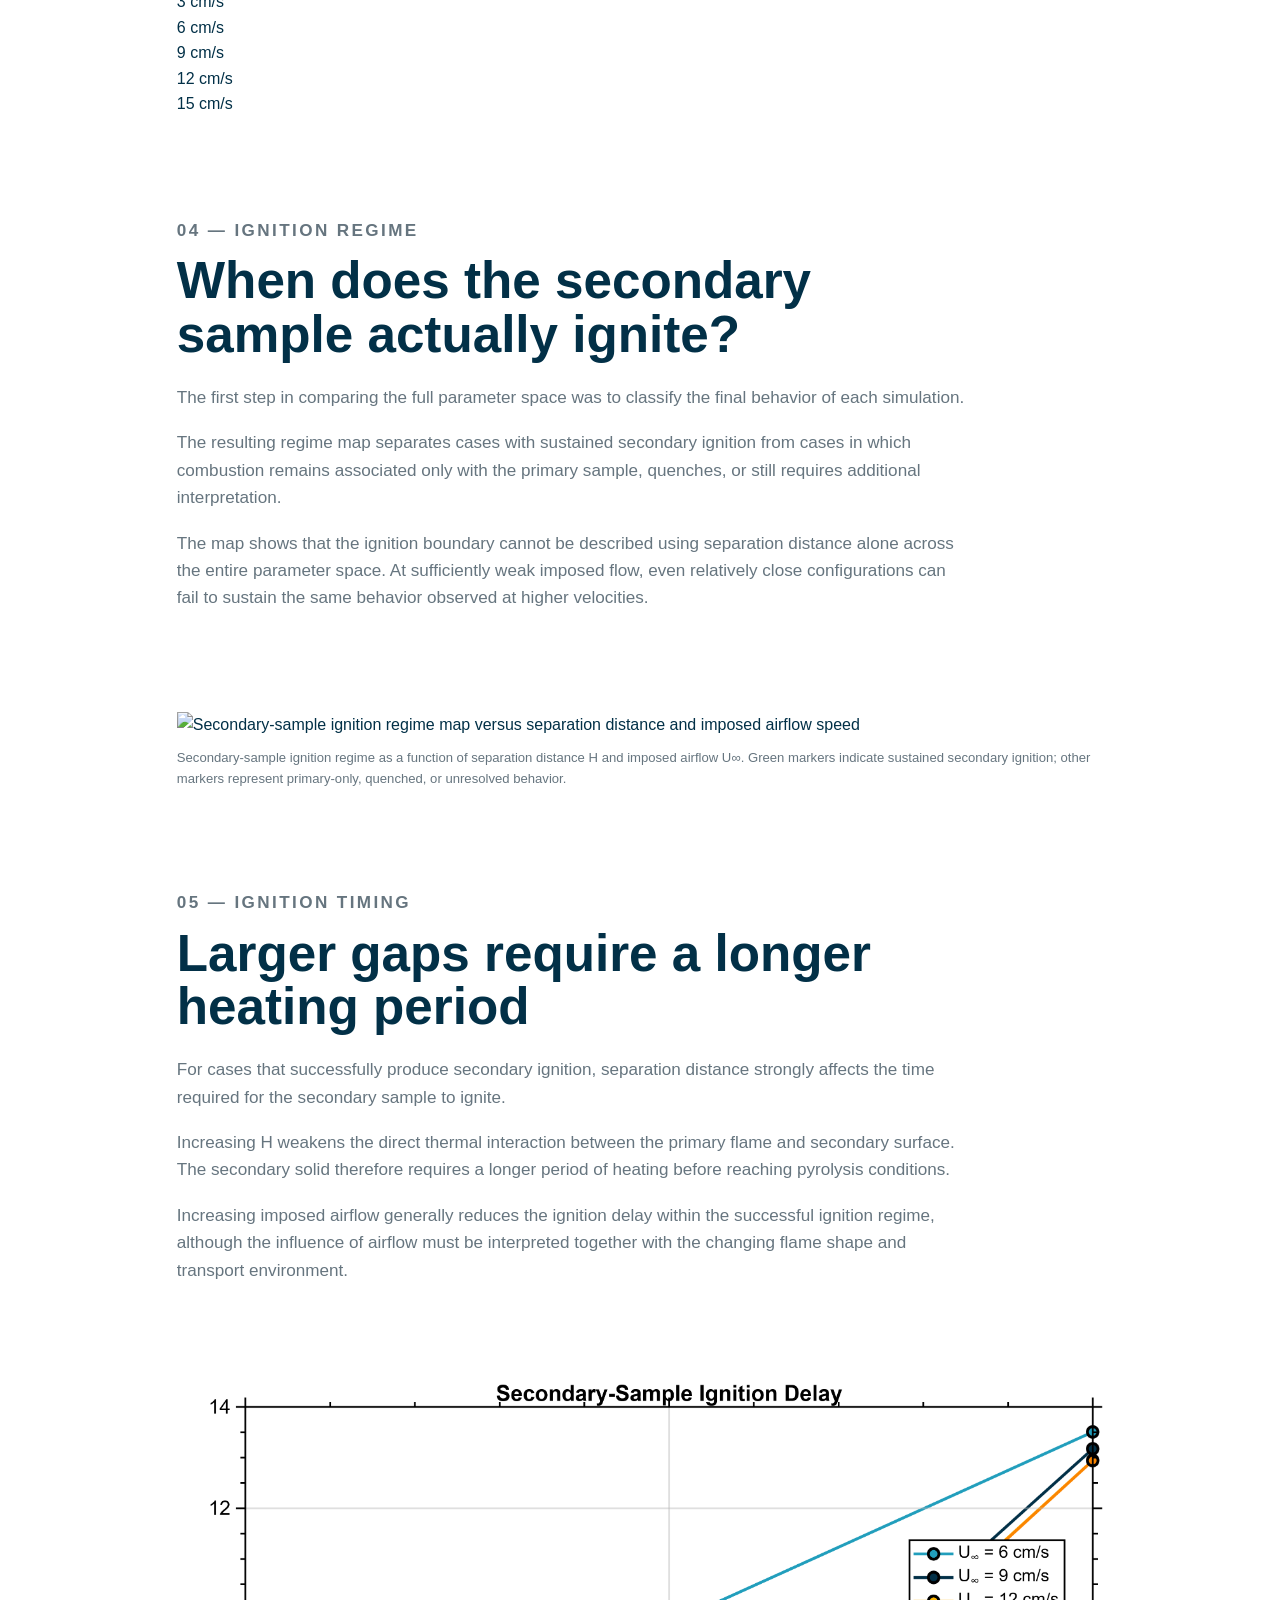
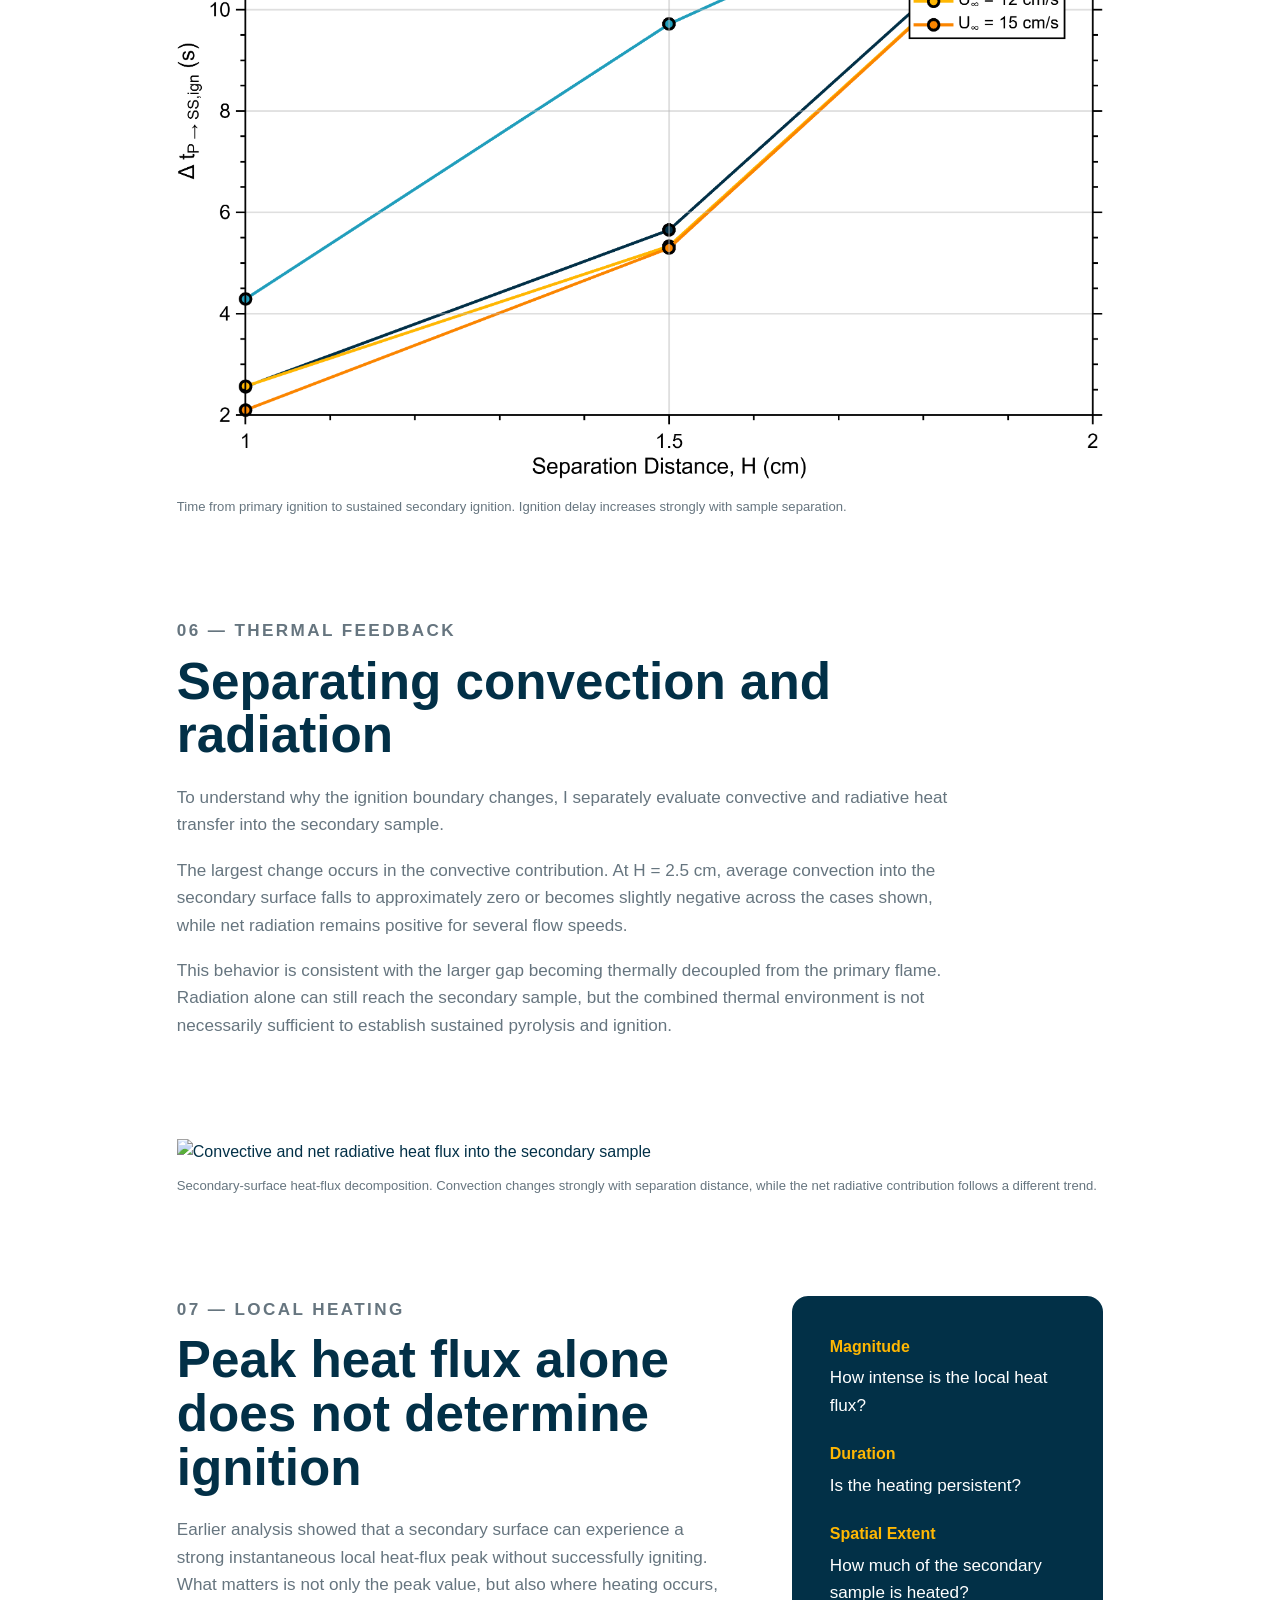
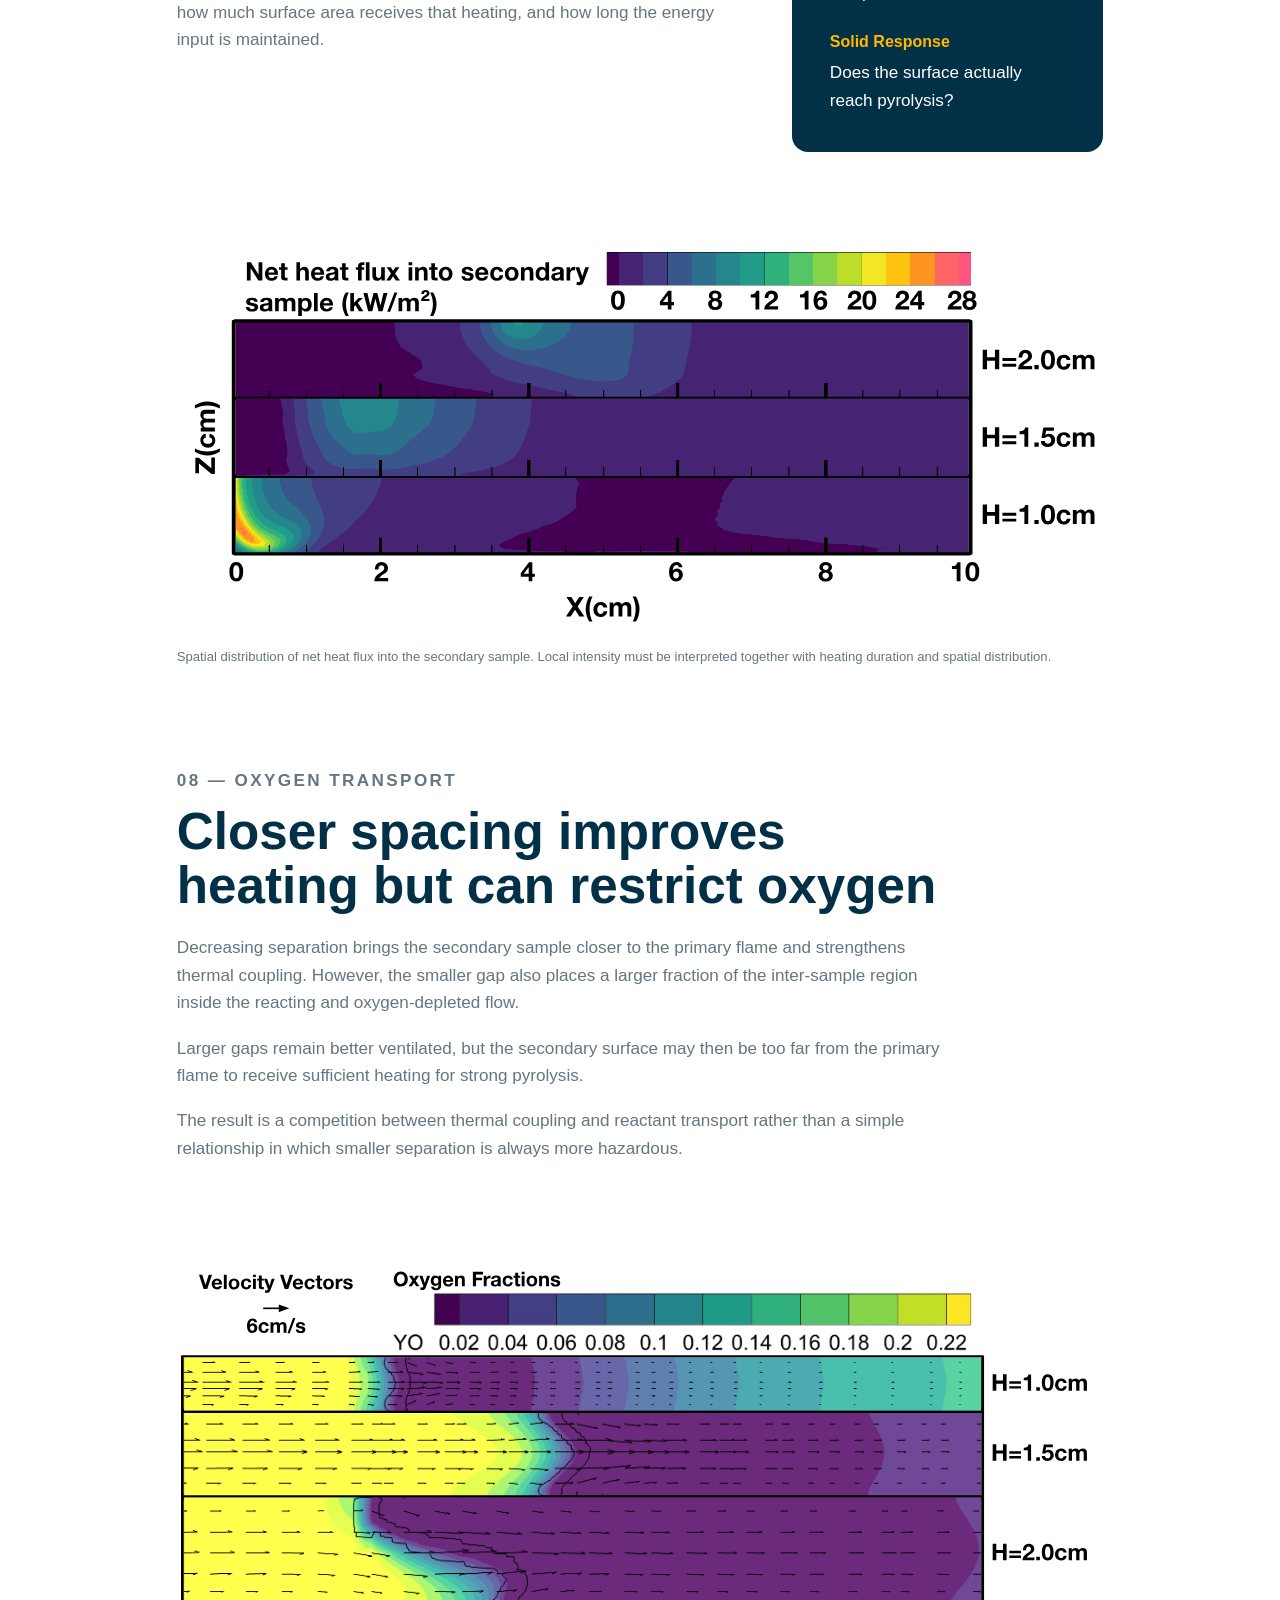
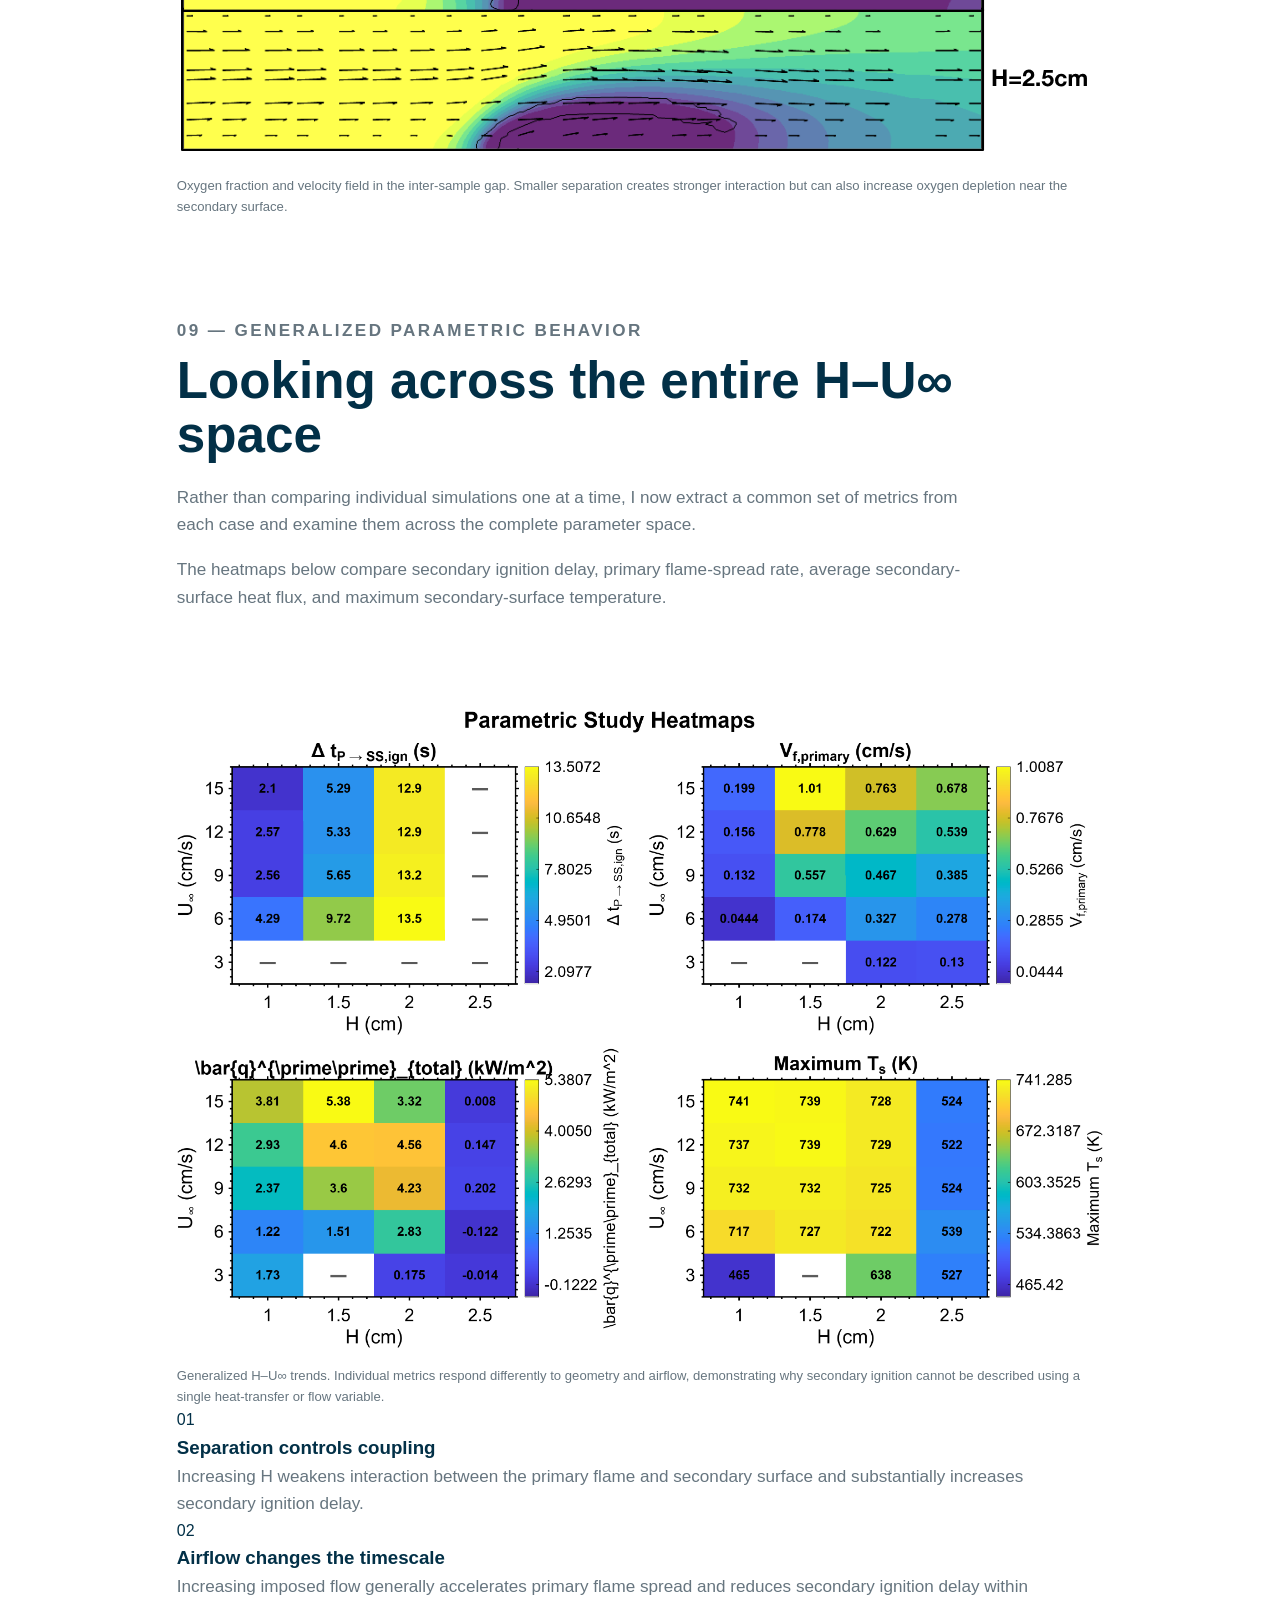
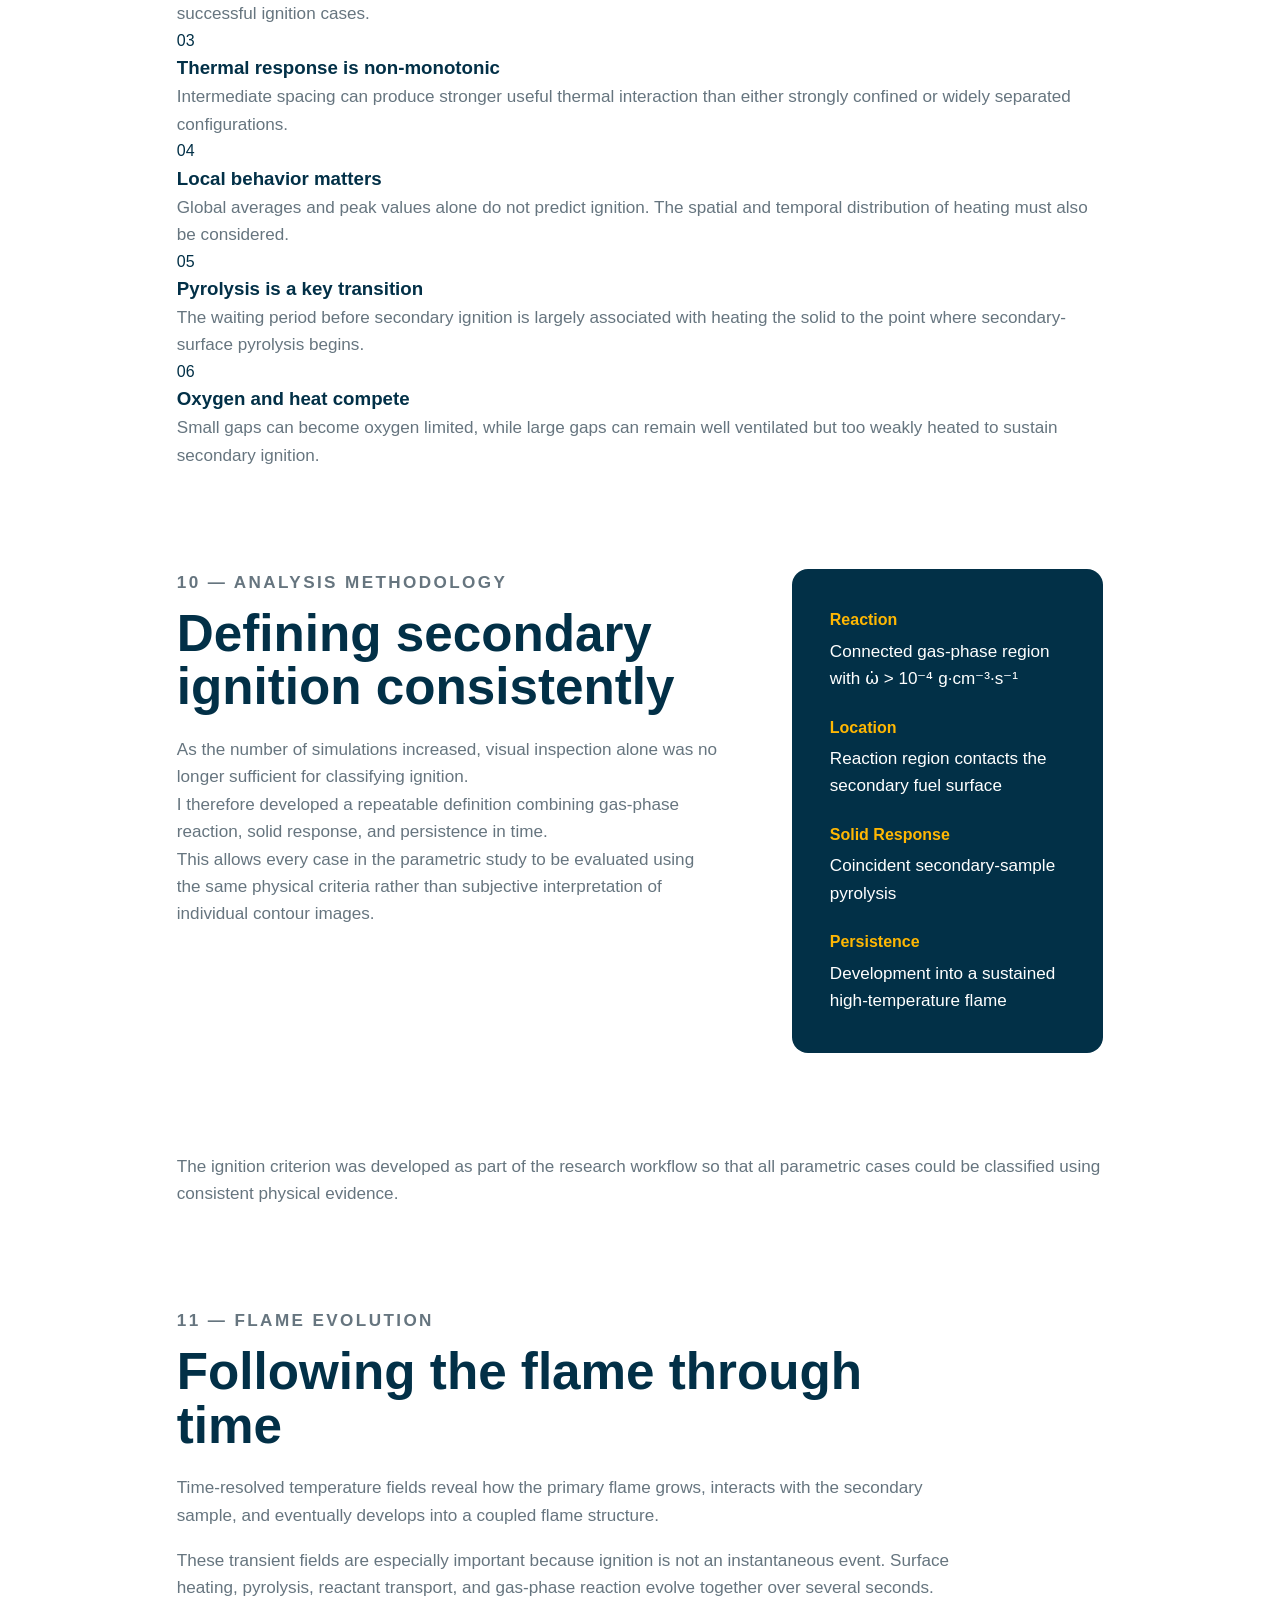
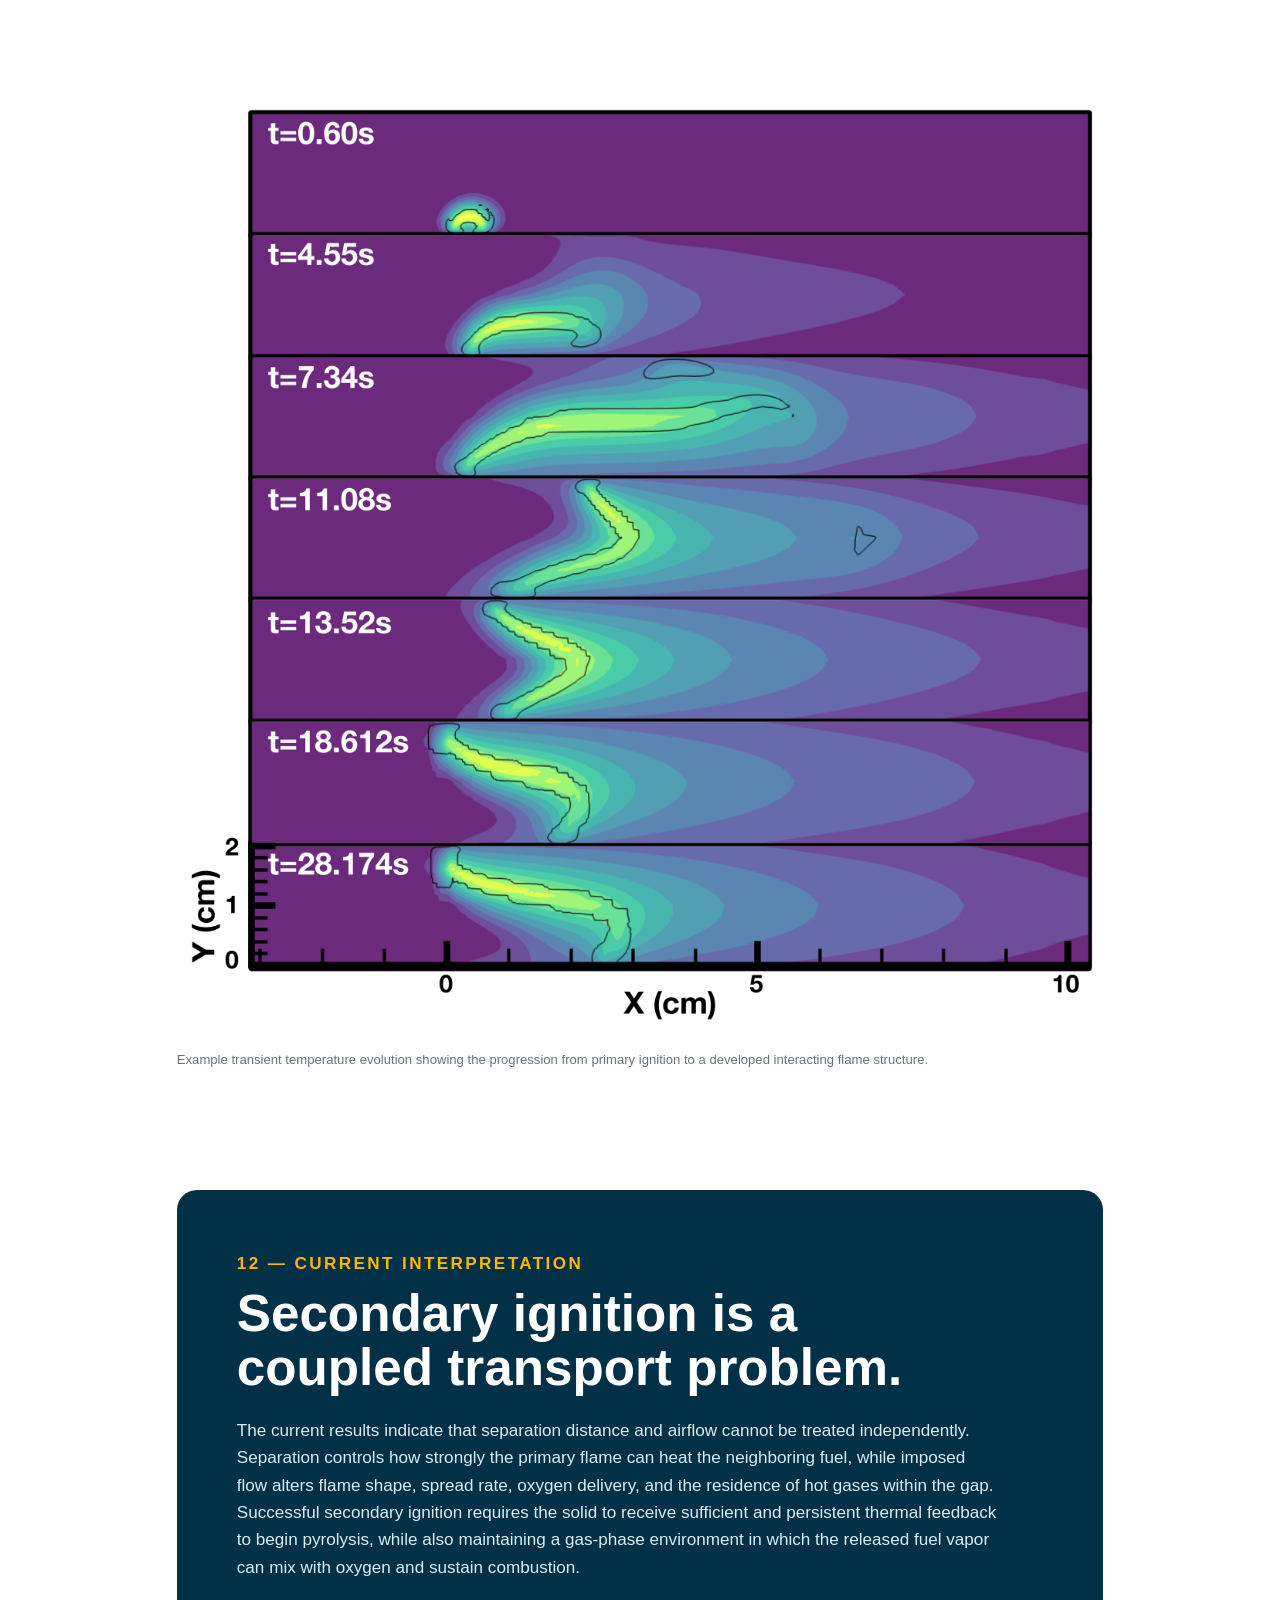
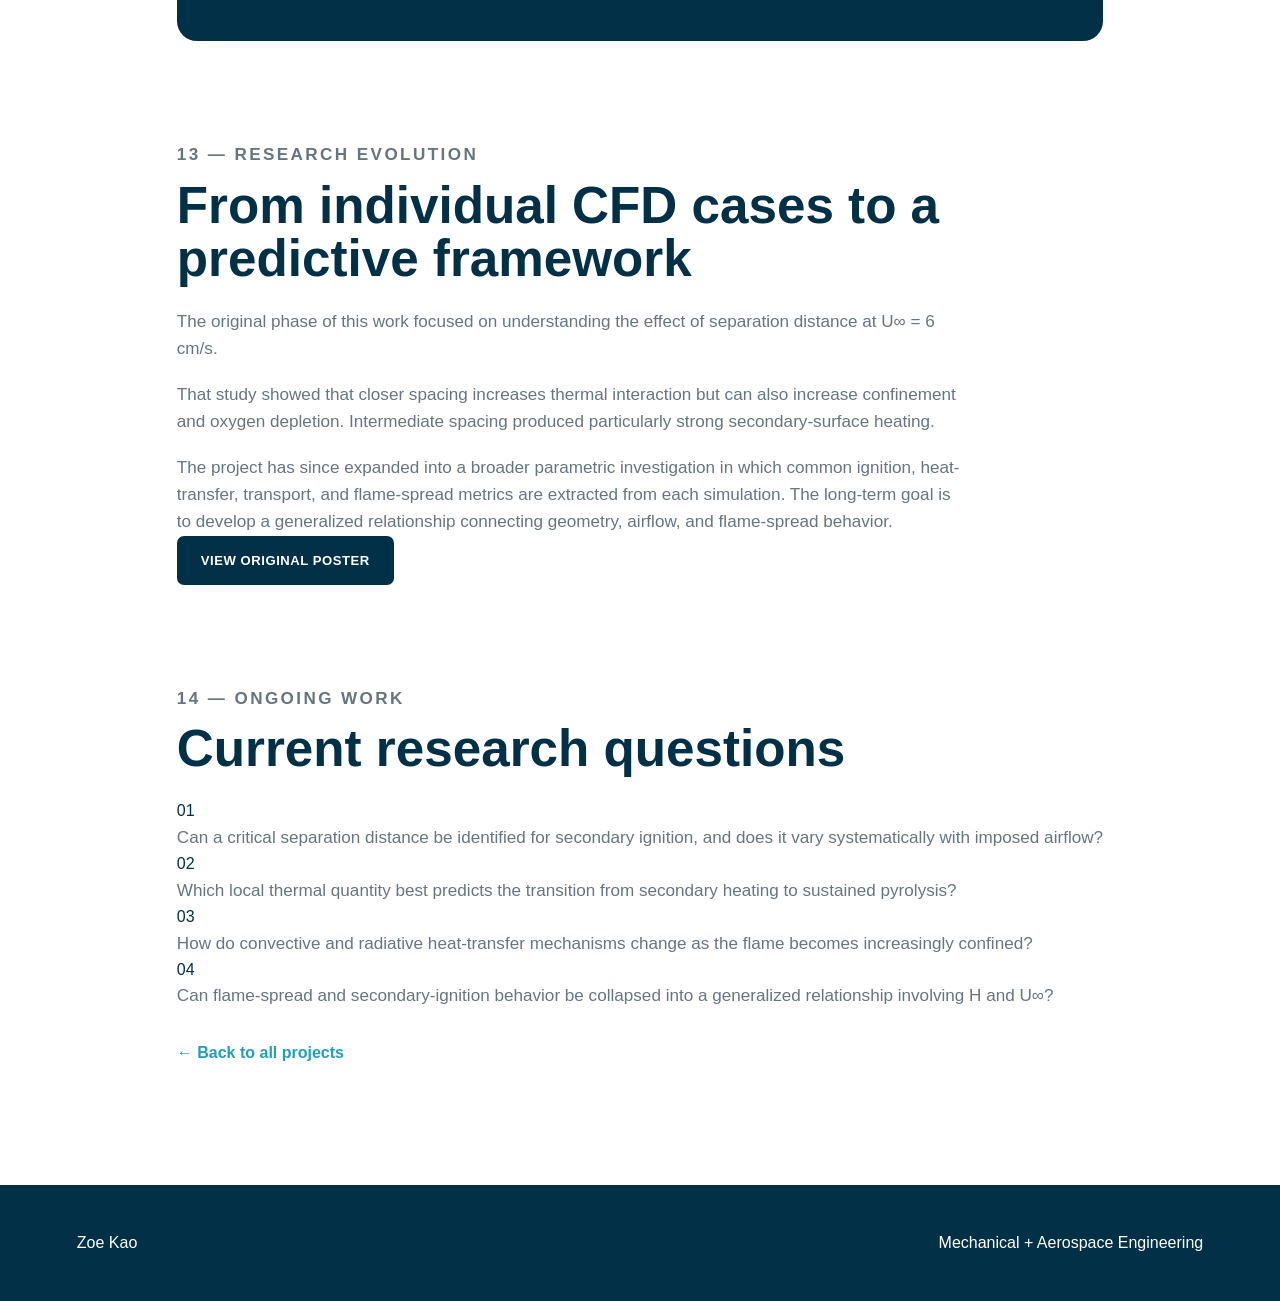
==== commit 49812369: "Update cfd-research.html" ====
--- a/projects/cfd-research.html
+++ b/projects/cfd-research.html
@@ -3,9 +3,16 @@
 
 <head>
     <meta charset="UTF-8">
-    <meta name="viewport" content="width=device-width, initial-scale=1.0">
-
-    <title>Microgravity Flame Spread CFD | Zoe Kao</title>
+
+    <meta name="viewport"
+          content="width=device-width, initial-scale=1.0">
+
+    <meta name="description"
+          content="Zoe Kao's computational research on microgravity flame spread between closely spaced solid fuels.">
+
+    <title>
+        Microgravity Flame Spread CFD | Zoe Kao
+    </title>
 
     <link rel="stylesheet" href="../style.css">
 </head>
@@ -13,476 +20,1180 @@
 
 <body>
 
-<!-- =========================================
+
+<!-- =====================================================
      NAVIGATION
-========================================= -->
+===================================================== -->
 
 <header class="navbar">
 
     <nav class="nav-left">
-        <a href="../index.html">Home</a>
-        <a href="../index.html#projects" class="active">Projects</a>
-        <a href="../resume.pdf" target="_blank">Resume</a>
+
+        <a href="../index.html">
+            Home
+        </a>
+
+        <a href="../index.html#projects"
+           class="active">
+            Projects
+        </a>
+
+        <a href="../resume.pdf"
+           target="_blank">
+            Resume
+        </a>
+
     </nav>
+
 
     <div class="nav-name">
         Zoe Kao
     </div>
 
+
     <nav class="nav-right">
-        <a href="https://github.com/zoe-kao" target="_blank">
+
+        <a href="https://github.com/zoe-kao"
+           target="_blank">
             GitHub
         </a>
 
-        <!-- Replace this later with your real LinkedIn -->
-        <a href="#" target="_blank">
+        <!-- Replace with your actual LinkedIn URL -->
+        <a href="#"
+           target="_blank">
             LinkedIn
         </a>
+
     </nav>
 
 </header>
 
 
-<!-- =========================================
-     PROJECT HERO
-========================================= -->
+
+<!-- =====================================================
+     HERO
+===================================================== -->
 
 <section class="project-page-hero">
 
     <div class="project-page-title">
 
         <p class="eyebrow">
-            COMPUTATIONAL FIRE DYNAMICS
-        </p>
+            COMPUTATIONAL FIRE DYNAMICS · MICROGRAVITY COMBUSTION
+        </p>
+
 
         <h1>
-            Microgravity Flame Spread
-            Between Parallel Samples
+            Flame Spread Between
+            Closely Spaced Solid Fuels
         </h1>
 
+
         <p class="project-summary">
-            A computational investigation of how separation distance
-            and imposed airflow influence thermal interaction,
-            oxygen availability, and flame behavior between closely
-            spaced solid fuels in microgravity.
-        </p>
+
+            A computational investigation of how fuel separation
+            distance and imposed airflow alter thermal feedback,
+            oxygen transport, pyrolysis, and secondary ignition
+            between parallel solid-fuel samples in microgravity.
+
+        </p>
+
 
         <div class="tags">
+
             <span>CFD</span>
             <span>Fortran</span>
             <span>SIMPLER</span>
+            <span>Combustion</span>
+            <span>Heat Transfer</span>
+            <span>Radiation</span>
             <span>Tecplot</span>
             <span>MATLAB</span>
-            <span>Combustion</span>
+
         </div>
 
-    </div>
-
-
-<img
-    src="../assets/images/cfd/flame-temperature-evolution.png"
-    alt="Time evolution of flame temperature for a 2 cm sample separation at 6 cm/s airflow"
-    class="project-hero-image"
->
-
-</section>
-
-
-<!-- =========================================
-     PROJECT CONTENT
-========================================= -->
+
+        <div class="project-actions">
+
+            <a href="../assets/docs/cfd-poster.pdf"
+               target="_blank"
+               class="button button-primary">
+
+                VIEW RESEARCH POSTER
+
+            </a>
+
+
+            <a href="#current-results"
+               class="button button-secondary">
+
+                CURRENT RESULTS
+
+            </a>
+
+        </div>
+
+    </div>
+
+
+    <img
+        src="../assets/images/cfd/flame-temperature-evolution.png"
+        alt="Time evolution of flame temperature for parallel samples in microgravity"
+        class="project-hero-image"
+    >
+
+</section>
+
+
+
+<!-- =====================================================
+     MAIN CONTENT
+===================================================== -->
 
 <main class="project-body">
 
 
-    <!-- 01 OVERVIEW -->
-
-    <section class="project-text-section">
+
+<!-- =====================================================
+     01 OVERVIEW
+===================================================== -->
+
+<section class="project-text-section">
+
+    <p class="project-label">
+        01 — OVERVIEW
+    </p>
+
+
+    <h2>
+        Why study closely spaced fuels?
+    </h2>
+
+
+    <p>
+        Flame spread occurs through a feedback process: heat from the
+        gas-phase flame raises the temperature of nearby solid fuel,
+        the solid pyrolyzes and releases combustible vapor, and that
+        vapor mixes with oxygen to sustain additional gas-phase
+        combustion.
+    </p>
+
+
+    <p>
+        In microgravity, buoyancy-driven flow is strongly reduced.
+        As a result, flame behavior becomes much more sensitive to
+        imposed airflow, transport within the gap, and the geometric
+        relationship between nearby combustible surfaces.
+    </p>
+
+
+    <p>
+        My research investigates two parallel solid-fuel samples.
+        Only the primary sample is externally ignited. The secondary
+        sample can ignite only if feedback from the primary flame
+        provides enough energy to initiate pyrolysis and establish a
+        sustained secondary reaction zone.
+    </p>
+
+</section>
+
+
+
+<!-- =====================================================
+     02 MODEL
+===================================================== -->
+
+<section class="project-two-column">
+
+    <div>
 
         <p class="project-label">
-            01 — OVERVIEW
-        </p>
+            02 — NUMERICAL MODEL
+        </p>
+
 
         <h2>
-            The Research Problem
+            Coupled gas and solid flame-spread simulation
         </h2>
 
-        <p>
-            In microgravity, buoyancy-driven flow is greatly reduced,
-            making imposed airflow and geometry especially important
-            to flame spread.
-        </p>
-
-        <p>
-            This project investigates flame interaction between two
-            thin, parallel solid-fuel samples. One sample is ignited,
-            and the resulting flame can transfer heat to the neighboring
-            sample while simultaneously consuming oxygen in the gap.
-        </p>
-
-        <p>
-            My work examines the competing effects of increased thermal
-            coupling and reduced oxygen availability as sample separation
-            distance and imposed airflow are varied.
-        </p>
-
-    </section>
-
-
-
-    <!-- 02 RESEARCH QUESTION -->
-
-    <section class="project-two-column">
-
-        <div>
-
-            <p class="project-label">
-                02 — RESEARCH QUESTION
+
+        <p>
+            Simulations are performed using an in-house Fortran
+            computational fire-dynamics model. The code advances
+            the gas and solid domains together using adaptive time
+            stepping.
+        </p>
+
+
+        <p>
+            The model resolves fluid flow, heat and mass transfer,
+            gas-phase combustion, radiation, heat conduction within
+            the solid fuel, and pyrolysis.
+        </p>
+
+    </div>
+
+
+    <aside class="project-highlight">
+
+        <strong>
+            Pressure–Velocity Coupling
+        </strong>
+
+        <p>
+            SIMPLER algorithm
+        </p>
+
+
+        <strong>
+            Combustion
+        </strong>
+
+        <p>
+            Finite-rate Arrhenius reaction model
+        </p>
+
+
+        <strong>
+            Radiation
+        </strong>
+
+        <p>
+            SN3D radiative-transfer solver
+        </p>
+
+
+        <strong>
+            Solid Response
+        </strong>
+
+        <p>
+            Heat conduction + two-step pyrolysis
+        </p>
+
+
+        <strong>
+            Post Processing
+        </strong>
+
+        <p>
+            Python · Tecplot · MATLAB
+        </p>
+
+    </aside>
+
+</section>
+
+
+<p class="project-note">
+    The computational model solves transient mass, momentum, energy,
+    and species conservation equations while coupling gas-phase
+    combustion, radiation, and solid pyrolysis.
+</p>
+
+
+
+<!-- =====================================================
+     03 PARAMETER SPACE
+===================================================== -->
+
+<section class="current-research-section">
+
+    <p class="project-label">
+        03 — PARAMETRIC STUDY
+    </p>
+
+
+    <h2>
+        Varying both separation distance and airflow
+    </h2>
+
+
+    <p class="current-research-intro">
+
+        The initial project examined separation distance at a single
+        imposed airflow. I later expanded the study into a two-parameter
+        investigation of sample spacing and forced-flow velocity.
+
+    </p>
+
+
+    <div class="research-matrix">
+
+        <div class="matrix-heading">
+            Separation Distance, H
+        </div>
+
+        <div class="matrix-value">1.0 cm</div>
+        <div class="matrix-value">1.5 cm</div>
+        <div class="matrix-value">2.0 cm</div>
+        <div class="matrix-value">2.5 cm</div>
+
+
+        <div class="matrix-heading">
+            Imposed Airflow, U∞
+        </div>
+
+        <div class="matrix-value">3 cm/s</div>
+        <div class="matrix-value">6 cm/s</div>
+        <div class="matrix-value">9 cm/s</div>
+        <div class="matrix-value">12 cm/s</div>
+        <div class="matrix-value">15 cm/s</div>
+
+    </div>
+
+</section>
+
+
+
+<!-- =====================================================
+     04 REGIME MAP
+===================================================== -->
+
+<section class="project-text-section"
+         id="current-results">
+
+    <p class="project-label">
+        04 — IGNITION REGIME
+    </p>
+
+
+    <h2>
+        When does the secondary sample actually ignite?
+    </h2>
+
+
+    <p>
+        The first step in comparing the full parameter space was to
+        classify the final behavior of each simulation.
+    </p>
+
+
+    <p>
+        The resulting regime map separates cases with sustained
+        secondary ignition from cases in which combustion remains
+        associated only with the primary sample, quenches, or still
+        requires additional interpretation.
+    </p>
+
+
+    <p>
+        The map shows that the ignition boundary cannot be described
+        using separation distance alone across the entire parameter
+        space. At sufficiently weak imposed flow, even relatively
+        close configurations can fail to sustain the same behavior
+        observed at higher velocities.
+    </p>
+
+</section>
+
+
+
+<figure class="research-figure">
+
+    <img
+        src="../assets/images/cfd/01_Ignition_Regime_Map(1).png"
+        alt="Secondary-sample ignition regime map versus separation distance and imposed airflow speed"
+    >
+
+    <figcaption>
+        Secondary-sample ignition regime as a function of separation
+        distance H and imposed airflow U∞. Green markers indicate
+        sustained secondary ignition; other markers represent
+        primary-only, quenched, or unresolved behavior.
+    </figcaption>
+
+</figure>
+
+
+
+<!-- =====================================================
+     05 IGNITION DELAY
+===================================================== -->
+
+<section class="project-text-section">
+
+    <p class="project-label">
+        05 — IGNITION TIMING
+    </p>
+
+
+    <h2>
+        Larger gaps require a longer heating period
+    </h2>
+
+
+    <p>
+        For cases that successfully produce secondary ignition,
+        separation distance strongly affects the time required for
+        the secondary sample to ignite.
+    </p>
+
+
+    <p>
+        Increasing H weakens the direct thermal interaction between
+        the primary flame and secondary surface. The secondary solid
+        therefore requires a longer period of heating before reaching
+        pyrolysis conditions.
+    </p>
+
+
+    <p>
+        Increasing imposed airflow generally reduces the ignition
+        delay within the successful ignition regime, although the
+        influence of airflow must be interpreted together with the
+        changing flame shape and transport environment.
+    </p>
+
+</section>
+
+
+
+<figure class="research-figure">
+
+    <img
+        src="../assets/images/cfd/02_Secondary_Ignition_Delay.png"
+        alt="Secondary-sample ignition delay as a function of separation distance and airflow"
+    >
+
+    <figcaption>
+        Time from primary ignition to sustained secondary ignition.
+        Ignition delay increases strongly with sample separation.
+    </figcaption>
+
+</figure>
+
+
+
+<!-- =====================================================
+     06 THERMAL FEEDBACK
+===================================================== -->
+
+<section class="project-text-section">
+
+    <p class="project-label">
+        06 — THERMAL FEEDBACK
+    </p>
+
+
+    <h2>
+        Separating convection and radiation
+    </h2>
+
+
+    <p>
+        To understand why the ignition boundary changes, I separately
+        evaluate convective and radiative heat transfer into the
+        secondary sample.
+    </p>
+
+
+    <p>
+        The largest change occurs in the convective contribution.
+        At H = 2.5 cm, average convection into the secondary surface
+        falls to approximately zero or becomes slightly negative
+        across the cases shown, while net radiation remains positive
+        for several flow speeds.
+    </p>
+
+
+    <p>
+        This behavior is consistent with the larger gap becoming
+        thermally decoupled from the primary flame. Radiation alone
+        can still reach the secondary sample, but the combined
+        thermal environment is not necessarily sufficient to
+        establish sustained pyrolysis and ignition.
+    </p>
+
+</section>
+
+
+
+<figure class="research-figure">
+
+    <img
+        src="../assets/images/cfd/05_Heat_Flux_Decomposition.png"
+        alt="Convective and net radiative heat flux into the secondary sample"
+    >
+
+    <figcaption>
+        Secondary-surface heat-flux decomposition. Convection changes
+        strongly with separation distance, while the net radiative
+        contribution follows a different trend.
+    </figcaption>
+
+</figure>
+
+
+
+<!-- =====================================================
+     07 LOCAL HEAT FLUX
+===================================================== -->
+
+<section class="project-two-column">
+
+    <div>
+
+        <p class="project-label">
+            07 — LOCAL HEATING
+        </p>
+
+
+        <h2>
+            Peak heat flux alone does not determine ignition
+        </h2>
+
+
+        <p>
+            Earlier analysis showed that a secondary surface can
+            experience a strong instantaneous local heat-flux peak
+            without successfully igniting.
+        </p>
+
+
+        <p>
+            What matters is not only the peak value, but also where
+            heating occurs, how much surface area receives that
+            heating, and how long the energy input is maintained.
+        </p>
+
+    </div>
+
+
+    <aside class="project-highlight">
+
+        <strong>
+            Magnitude
+        </strong>
+
+        <p>
+            How intense is the local heat flux?
+        </p>
+
+
+        <strong>
+            Duration
+        </strong>
+
+        <p>
+            Is the heating persistent?
+        </p>
+
+
+        <strong>
+            Spatial Extent
+        </strong>
+
+        <p>
+            How much of the secondary sample is heated?
+        </p>
+
+
+        <strong>
+            Solid Response
+        </strong>
+
+        <p>
+            Does the surface actually reach pyrolysis?
+        </p>
+
+    </aside>
+
+</section>
+
+
+
+<figure class="research-figure">
+
+    <img
+        src="../assets/images/cfd/net-heat-flux.svg"
+        alt="Net heat flux distribution into the secondary fuel sample"
+    >
+
+    <figcaption>
+        Spatial distribution of net heat flux into the secondary
+        sample. Local intensity must be interpreted together with
+        heating duration and spatial distribution.
+    </figcaption>
+
+</figure>
+
+
+
+<!-- =====================================================
+     08 OXYGEN + FLOW
+===================================================== -->
+
+<section class="project-text-section">
+
+    <p class="project-label">
+        08 — OXYGEN TRANSPORT
+    </p>
+
+
+    <h2>
+        Closer spacing improves heating but can restrict oxygen
+    </h2>
+
+
+    <p>
+        Decreasing separation brings the secondary sample closer to
+        the primary flame and strengthens thermal coupling.
+        However, the smaller gap also places a larger fraction of
+        the inter-sample region inside the reacting and
+        oxygen-depleted flow.
+    </p>
+
+
+    <p>
+        Larger gaps remain better ventilated, but the secondary
+        surface may then be too far from the primary flame to receive
+        sufficient heating for strong pyrolysis.
+    </p>
+
+
+    <p>
+        The result is a competition between thermal coupling and
+        reactant transport rather than a simple relationship in
+        which smaller separation is always more hazardous.
+    </p>
+
+</section>
+
+
+
+<figure class="research-figure">
+
+    <img
+        src="../assets/images/cfd/oxygen-velocity.svg"
+        alt="Oxygen fraction contours and velocity vectors between parallel fuel samples"
+    >
+
+    <figcaption>
+        Oxygen fraction and velocity field in the inter-sample gap.
+        Smaller separation creates stronger interaction but can also
+        increase oxygen depletion near the secondary surface.
+    </figcaption>
+
+</figure>
+
+
+
+<!-- =====================================================
+     09 PARAMETRIC HEATMAPS
+===================================================== -->
+
+<section class="project-text-section">
+
+    <p class="project-label">
+        09 — GENERALIZED PARAMETRIC BEHAVIOR
+    </p>
+
+
+    <h2>
+        Looking across the entire H–U∞ space
+    </h2>
+
+
+    <p>
+        Rather than comparing individual simulations one at a time,
+        I now extract a common set of metrics from each case and
+        examine them across the complete parameter space.
+    </p>
+
+
+    <p>
+        The heatmaps below compare secondary ignition delay,
+        primary flame-spread rate, average secondary-surface heat
+        flux, and maximum secondary-surface temperature.
+    </p>
+
+</section>
+
+
+
+<figure class="research-figure">
+
+    <img
+        src="../assets/images/cfd/12_Parametric_Heatmaps.png"
+        alt="Parametric heatmaps of ignition delay, flame spread rate, total heat flux, and maximum secondary-surface temperature"
+    >
+
+    <figcaption>
+        Generalized H–U∞ trends. Individual metrics respond
+        differently to geometry and airflow, demonstrating why
+        secondary ignition cannot be described using a single
+        heat-transfer or flow variable.
+    </figcaption>
+
+</figure>
+
+
+
+<!-- =====================================================
+     FINDINGS CARDS
+===================================================== -->
+
+<div class="finding-grid">
+
+
+    <div class="finding-card">
+
+        <span class="finding-number">
+            01
+        </span>
+
+        <h3>
+            Separation controls coupling
+        </h3>
+
+        <p>
+            Increasing H weakens interaction between the primary
+            flame and secondary surface and substantially increases
+            secondary ignition delay.
+        </p>
+
+    </div>
+
+
+
+    <div class="finding-card">
+
+        <span class="finding-number">
+            02
+        </span>
+
+        <h3>
+            Airflow changes the timescale
+        </h3>
+
+        <p>
+            Increasing imposed flow generally accelerates primary
+            flame spread and reduces secondary ignition delay within
+            successful ignition cases.
+        </p>
+
+    </div>
+
+
+
+    <div class="finding-card">
+
+        <span class="finding-number">
+            03
+        </span>
+
+        <h3>
+            Thermal response is non-monotonic
+        </h3>
+
+        <p>
+            Intermediate spacing can produce stronger useful thermal
+            interaction than either strongly confined or widely
+            separated configurations.
+        </p>
+
+    </div>
+
+
+
+    <div class="finding-card">
+
+        <span class="finding-number">
+            04
+        </span>
+
+        <h3>
+            Local behavior matters
+        </h3>
+
+        <p>
+            Global averages and peak values alone do not predict
+            ignition. The spatial and temporal distribution of
+            heating must also be considered.
+        </p>
+
+    </div>
+
+
+
+    <div class="finding-card">
+
+        <span class="finding-number">
+            05
+        </span>
+
+        <h3>
+            Pyrolysis is a key transition
+        </h3>
+
+        <p>
+            The waiting period before secondary ignition is largely
+            associated with heating the solid to the point where
+            secondary-surface pyrolysis begins.
+        </p>
+
+    </div>
+
+
+
+    <div class="finding-card">
+
+        <span class="finding-number">
+            06
+        </span>
+
+        <h3>
+            Oxygen and heat compete
+        </h3>
+
+        <p>
+            Small gaps can become oxygen limited, while large gaps
+            can remain well ventilated but too weakly heated to
+            sustain secondary ignition.
+        </p>
+
+    </div>
+
+
+</div>
+
+
+
+<!-- =====================================================
+     10 IGNITION DEFINITION
+===================================================== -->
+
+<section class="project-two-column">
+
+    <div>
+
+        <p class="project-label">
+            10 — ANALYSIS METHODOLOGY
+        </p>
+
+
+        <h2>
+            Defining secondary ignition consistently
+        </h2>
+
+
+        <p>
+            As the number of simulations increased, visual inspection
+            alone was no longer sufficient for classifying ignition.
+        </p>
+
+
+        <p>
+            I therefore developed a repeatable definition combining
+            gas-phase reaction, solid response, and persistence in
+            time.
+        </p>
+
+
+        <p>
+            This allows every case in the parametric study to be
+            evaluated using the same physical criteria rather than
+            subjective interpretation of individual contour images.
+        </p>
+
+    </div>
+
+
+    <aside class="project-highlight">
+
+        <strong>
+            Reaction
+        </strong>
+
+        <p>
+            Connected gas-phase region with
+            ω̇ &gt; 10⁻⁴ g·cm⁻³·s⁻¹
+        </p>
+
+
+        <strong>
+            Location
+        </strong>
+
+        <p>
+            Reaction region contacts the secondary fuel surface
+        </p>
+
+
+        <strong>
+            Solid Response
+        </strong>
+
+        <p>
+            Coincident secondary-sample pyrolysis
+        </p>
+
+
+        <strong>
+            Persistence
+        </strong>
+
+        <p>
+            Development into a sustained high-temperature flame
+        </p>
+
+    </aside>
+
+</section>
+
+
+<p class="project-note">
+    The ignition criterion was developed as part of the research
+    workflow so that all parametric cases could be classified using
+    consistent physical evidence.
+</p>
+
+
+
+<!-- =====================================================
+     11 TEMPERATURE EVOLUTION
+===================================================== -->
+
+<section class="project-text-section">
+
+    <p class="project-label">
+        11 — FLAME EVOLUTION
+    </p>
+
+
+    <h2>
+        Following the flame through time
+    </h2>
+
+
+    <p>
+        Time-resolved temperature fields reveal how the primary
+        flame grows, interacts with the secondary sample, and
+        eventually develops into a coupled flame structure.
+    </p>
+
+
+    <p>
+        These transient fields are especially important because
+        ignition is not an instantaneous event. Surface heating,
+        pyrolysis, reactant transport, and gas-phase reaction evolve
+        together over several seconds.
+    </p>
+
+</section>
+
+
+
+<figure class="research-figure">
+
+    <img
+        src="../assets/images/cfd/flame-temperature-evolution.png"
+        alt="Transient flame temperature evolution"
+    >
+
+    <figcaption>
+        Example transient temperature evolution showing the
+        progression from primary ignition to a developed interacting
+        flame structure.
+    </figcaption>
+
+</figure>
+
+
+
+<!-- =====================================================
+     12 CURRENT INTERPRETATION
+===================================================== -->
+
+<section class="project-conclusion">
+
+    <p class="project-label">
+        12 — CURRENT INTERPRETATION
+    </p>
+
+
+    <h2>
+        Secondary ignition is a coupled transport problem.
+    </h2>
+
+
+    <p>
+        The current results indicate that separation distance and
+        airflow cannot be treated independently.
+    </p>
+
+
+    <p>
+        Separation controls how strongly the primary flame can heat
+        the neighboring fuel, while imposed flow alters flame shape,
+        spread rate, oxygen delivery, and the residence of hot gases
+        within the gap.
+    </p>
+
+
+    <p>
+        Successful secondary ignition requires the solid to receive
+        sufficient and persistent thermal feedback to begin
+        pyrolysis, while also maintaining a gas-phase environment in
+        which the released fuel vapor can mix with oxygen and sustain
+        combustion.
+    </p>
+
+</section>
+
+
+
+<!-- =====================================================
+     13 RESEARCH EVOLUTION
+===================================================== -->
+
+<section class="project-text-section">
+
+    <p class="project-label">
+        13 — RESEARCH EVOLUTION
+    </p>
+
+
+    <h2>
+        From individual CFD cases to a predictive framework
+    </h2>
+
+
+    <p>
+        The original phase of this work focused on understanding the
+        effect of separation distance at U∞ = 6 cm/s.
+    </p>
+
+
+    <p>
+        That study showed that closer spacing increases thermal
+        interaction but can also increase confinement and oxygen
+        depletion. Intermediate spacing produced particularly strong
+        secondary-surface heating.
+    </p>
+
+
+    <p>
+        The project has since expanded into a broader parametric
+        investigation in which common ignition, heat-transfer,
+        transport, and flame-spread metrics are extracted from each
+        simulation. The long-term goal is to develop a generalized
+        relationship connecting geometry, airflow, and flame-spread
+        behavior.
+    </p>
+
+
+    <div class="project-actions">
+
+        <a href="../assets/docs/cfd-poster.pdf"
+           target="_blank"
+           class="button button-primary">
+
+            VIEW ORIGINAL POSTER
+
+        </a>
+
+    </div>
+
+</section>
+
+
+
+<!-- =====================================================
+     14 CURRENT QUESTIONS
+===================================================== -->
+
+<section class="current-research-section">
+
+    <p class="project-label">
+        14 — ONGOING WORK
+    </p>
+
+
+    <h2>
+        Current research questions
+    </h2>
+
+
+    <div class="research-question-list">
+
+        <div class="research-question">
+
+            <span>01</span>
+
+            <p>
+                Can a critical separation distance be identified for
+                secondary ignition, and does it vary systematically
+                with imposed airflow?
             </p>
 
-            <h2>
-                How do geometry and airflow change flame interaction?
-            </h2>
+        </div>
+
+
+        <div class="research-question">
+
+            <span>02</span>
 
             <p>
-                The central goal is to understand how separation distance
-                between fuel samples and imposed flow velocity affect the
-                local thermal and chemical environment surrounding the flame.
+                Which local thermal quantity best predicts the
+                transition from secondary heating to sustained
+                pyrolysis?
             </p>
 
         </div>
 
 
-        <aside class="project-highlight">
-
-            <strong>
-                Variables Studied
-            </strong>
+        <div class="research-question">
+
+            <span>03</span>
 
             <p>
-                Sample separation distance, H
+                How do convective and radiative heat-transfer
+                mechanisms change as the flame becomes increasingly
+                confined?
             </p>
 
+        </div>
+
+
+        <div class="research-question">
+
+            <span>04</span>
+
             <p>
-                Imposed airflow velocity
+                Can flame-spread and secondary-ignition behavior be
+                collapsed into a generalized relationship involving
+                H and U∞?
             </p>
 
-            <strong>
-                Quantities Analyzed
-            </strong>
-
-            <p>
-                Temperature
-            </p>
-
-            <p>
-                Oxygen concentration
-            </p>
-
-            <p>
-                Streamwise velocity
-            </p>
-
-            <p>
-                Reaction rate
-            </p>
-
-            <p>
-                Secondary-surface heating
-            </p>
-
-        </aside>
-
-    </section>
-
-
-
-    <!-- HERO CONTOUR -->
-
-    <figure class="project-figure">
-
-        <img
-            src="../assets/images/cfd-temperature.png"
-            alt="Temperature contour between parallel fuel samples"
-        >
-
-        <figcaption>
-            Example simulated temperature field between parallel
-            fuel samples.
-        </figcaption>
-
-    </figure>
-
-
-
-    <!-- 03 COMPUTATIONAL MODEL -->
-
-    <section class="project-text-section">
-
-        <p class="project-label">
-            03 — COMPUTATIONAL MODEL
-        </p>
-
-        <h2>
-            Simulating coupled flame-spread physics
-        </h2>
-
-        <p>
-            Simulations are performed using an in-house Fortran CFD code
-            that solves the coupled flow, pressure, heat-transfer,
-            species-transport, combustion, radiation, and solid-fuel
-            pyrolysis problem.
-        </p>
-
-        <p>
-            The flow field is solved using the SIMPLER pressure-velocity
-            coupling algorithm. Simulation output is processed and
-            visualized using Tecplot and MATLAB.
-        </p>
-
-    </section>
-
-
-
-    <!-- MODEL IMAGE -->
-
-    <figure class="project-figure">
-
-        <img
-            src="../assets/images/cfd-geometry.png"
-            alt="Computational geometry for parallel sample flame spread"
-        >
-
-        <figcaption>
-            Computational configuration showing the two parallel fuel
-            samples and imposed airflow direction.
-        </figcaption>
-
-    </figure>
-
-
-
-    <!-- 04 PARAMETER SPACE -->
-
-    <section class="project-text-section">
-
-        <p class="project-label">
-            04 — PARAMETER SPACE
-        </p>
-
-        <h2>
-            Separation distance and airflow
-        </h2>
-
-        <p>
-            I compare simulations at multiple sample separation distances
-            and imposed airflow velocities to isolate how confinement,
-            heat transfer, oxygen transport, and flow acceleration change
-            the flame environment.
-        </p>
-
-    </section>
-
-
-    <div class="parameter-grid">
-
-        <div class="parameter-card">
-            <span class="parameter-number">1.5 cm</span>
-            <p>Sample separation</p>
         </div>
 
-        <div class="parameter-card">
-            <span class="parameter-number">2.0 cm</span>
-            <p>Sample separation</p>
-        </div>
-
-        <div class="parameter-card">
-            <span class="parameter-number">2.5 cm</span>
-            <p>Sample separation</p>
-        </div>
-
-        <div class="parameter-card">
-            <span class="parameter-number">6 cm/s</span>
-            <p>Baseline airflow</p>
-        </div>
-
-        <div class="parameter-card">
-            <span class="parameter-number">12 cm/s</span>
-            <p>Higher airflow case</p>
-        </div>
-
-    </div>
-
-
-
-    <!-- 05 RESULTS -->
-
-    <section class="project-text-section">
-
-        <p class="project-label">
-            05 — ANALYSIS
-        </p>
-
-        <h2>
-            Competing thermal and oxygen effects
-        </h2>
-
-        <p>
-            Reducing the gap between samples can increase thermal
-            interaction and secondary-surface heating. At the same time,
-            stronger confinement can increase oxygen depletion near the
-            flame.
-        </p>
-
-        <p>
-            Because these mechanisms compete with one another, the effect
-            of separation distance is not necessarily monotonic. I analyze
-            temperature, oxygen, velocity, reaction rate, and surface
-            heating together rather than relying on a single flame metric.
-        </p>
-
-    </section>
-
-
-
-    <!-- IMAGE GALLERY -->
-
-    <div class="project-gallery">
-
-        <figure>
-            <img
-                src="../assets/images/cfd-temperature.png"
-                alt="Temperature contour"
-            >
-
-            <figcaption>
-                Temperature field
-            </figcaption>
-        </figure>
-
-
-        <figure>
-            <img
-                src="../assets/images/cfd-oxygen.png"
-                alt="Oxygen concentration contour"
-            >
-
-            <figcaption>
-                Oxygen concentration
-            </figcaption>
-        </figure>
-
-
-        <figure>
-            <img
-                src="../assets/images/cfd-velocity.png"
-                alt="Velocity vectors from CFD simulation"
-            >
-
-            <figcaption>
-                Flow field and velocity vectors
-            </figcaption>
-        </figure>
-
-
-        <figure>
-            <img
-                src="../assets/images/cfd-reaction.png"
-                alt="Reaction rate near the secondary fuel sample"
-            >
-
-            <figcaption>
-                Reaction behavior near the secondary sample
-            </figcaption>
-        </figure>
-
-    </div>
-
-
-
-    <!-- 06 DATA EXTRACTION -->
-
-    <section class="project-text-section">
-
-        <p class="project-label">
-            06 — DATA EXTRACTION
-        </p>
-
-        <h2>
-            Looking beyond contour plots
-        </h2>
-
-        <p>
-            Quantitative data are extracted along physically meaningful
-            locations within the domain, including the center of the gap
-            and the surface of the secondary fuel sample.
-        </p>
-
-        <p>
-            These profiles allow comparison of streamwise velocity,
-            gas temperature, oxygen concentration, secondary-surface
-            temperature, and reaction rate between simulations.
-        </p>
-
-    </section>
-
-
-
-    <figure class="project-figure">
-
-        <img
-            src="../assets/images/cfd-plot.png"
-            alt="Example quantitative CFD comparison plot"
-        >
-
-        <figcaption>
-            Example comparison of simulation quantities across
-            separation-distance or airflow cases.
-        </figcaption>
-
-    </figure>
-
-
-
-    <!-- 07 TAKEAWAY -->
-
-    <section class="project-conclusion">
-
-        <p class="project-label">
-            07 — TAKEAWAY
-        </p>
-
-        <h2>
-            Geometry changes more than just heat transfer.
-        </h2>
-
-        <p>
-            Closely spaced fuels interact through a combination of
-            thermal feedback, oxygen transport, chemical reaction,
-            and flow modification. Understanding all of these effects
-            together is necessary to explain changes in flame behavior
-            and secondary ignition.
-        </p>
-
-    </section>
-
-
-
-    <a
-        href="../index.html#projects"
-        class="back-link"
-    >
-        ← Back to all projects
-    </a>
+    </div>
+
+</section>
+
+
+
+<!-- =====================================================
+     BACK
+===================================================== -->
+
+<a href="../index.html#projects"
+   class="back-link">
+
+    ← Back to all projects
+
+</a>
 
 
 </main>
 
 
 
-<!-- =========================================
+<!-- =====================================================
      FOOTER
-========================================= -->
+===================================================== -->
 
 <footer>
 
@@ -490,6 +1201,7 @@
         Zoe Kao
     </p>
 
+
     <p>
         Mechanical + Aerospace Engineering
     </p>
--- a/style.css
+++ b/style.css
@@ -745,19 +745,13 @@
 
 }
 
-
 .project-hero-image {
-
     display: block;
-
     width: 100%;
-
-    max-height: 700px;
-
-    object-fit: cover;
-
+    height: auto;
+    object-fit: contain;
     border-radius: 18px;
-
+    background: white;
 }
 
 
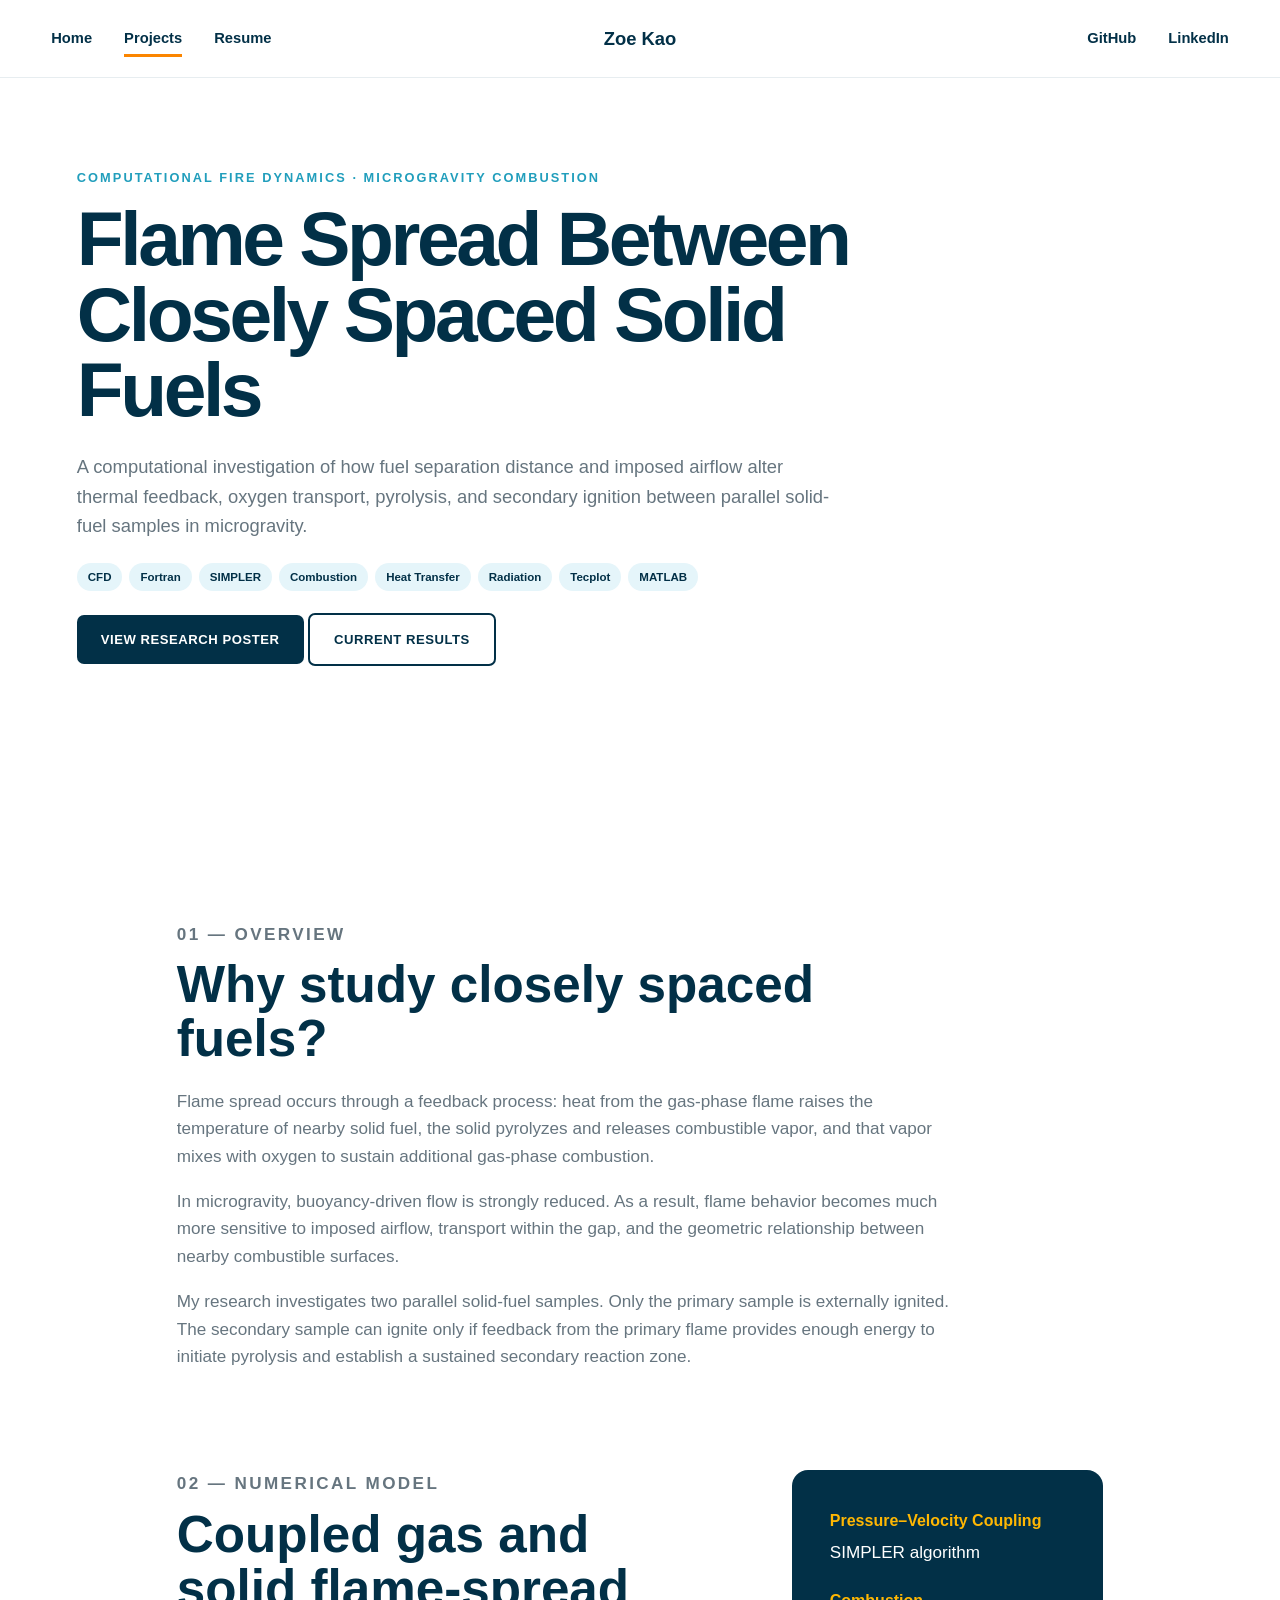
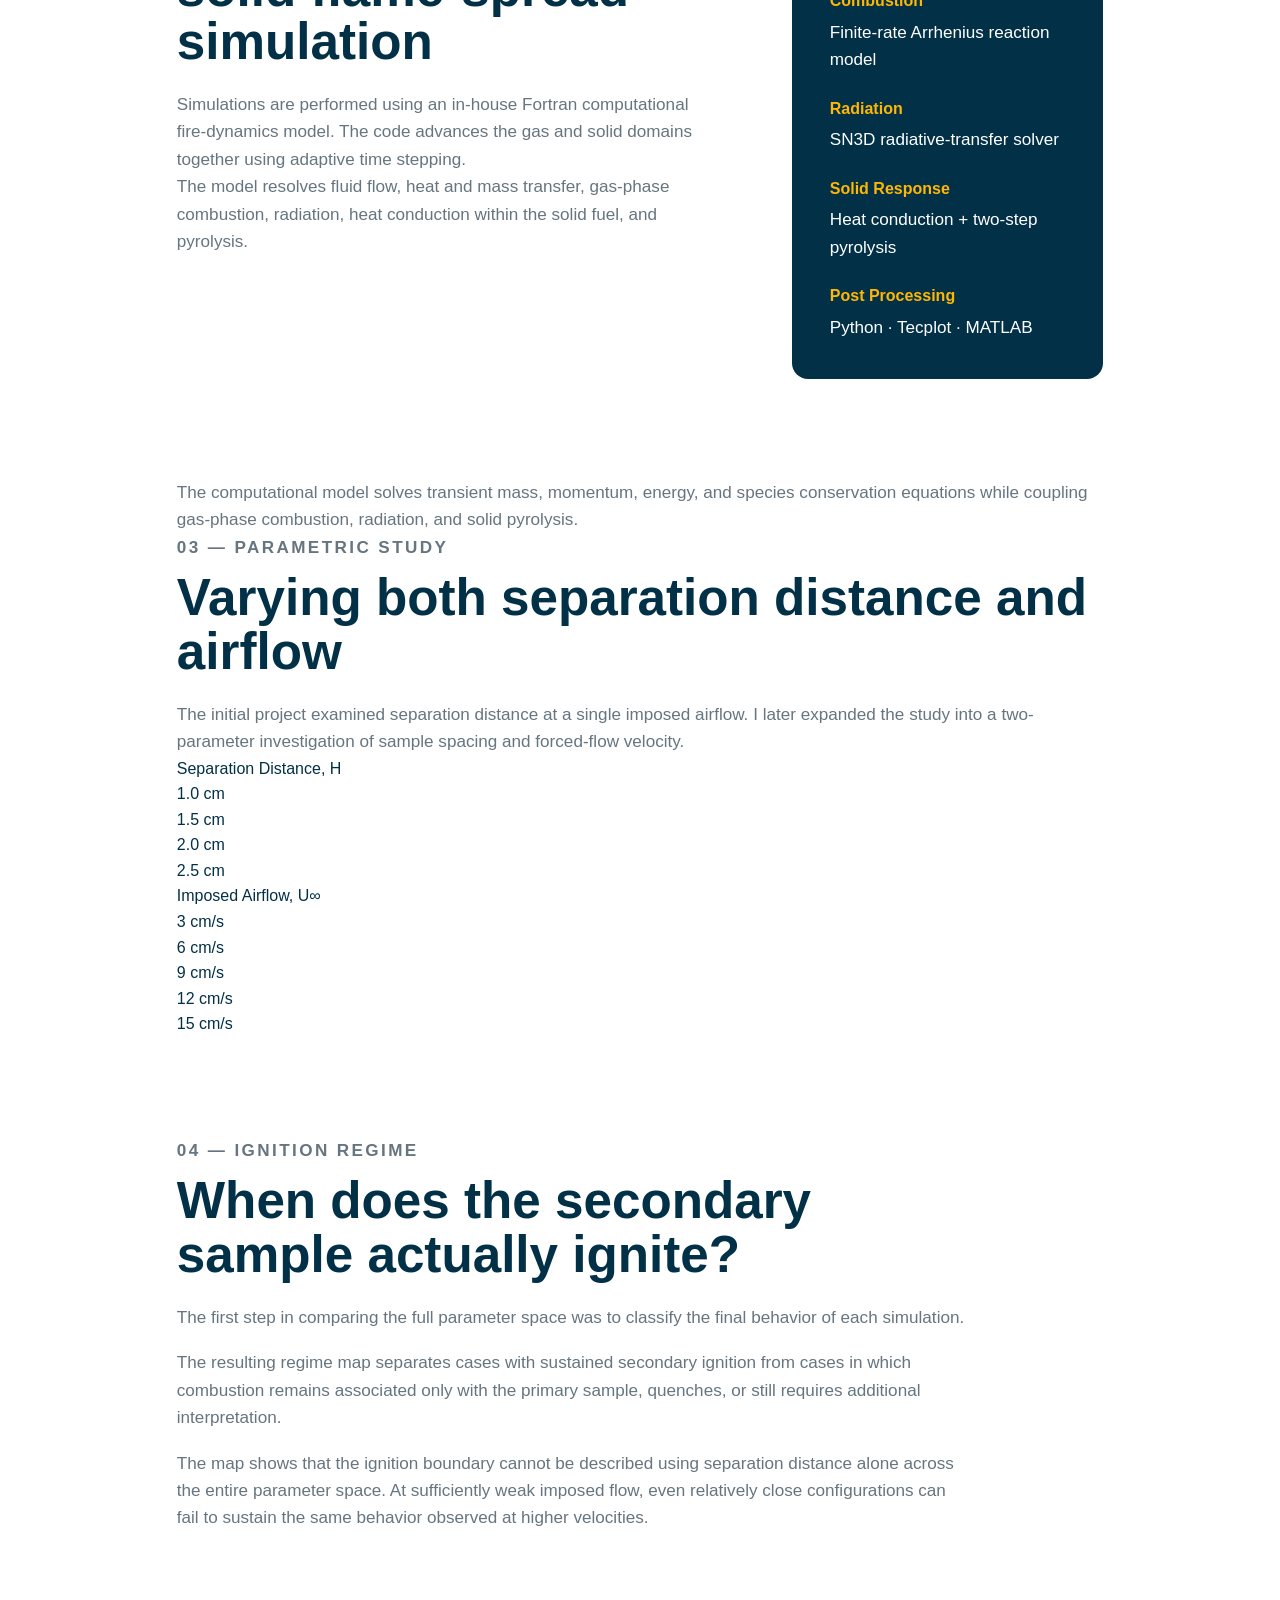
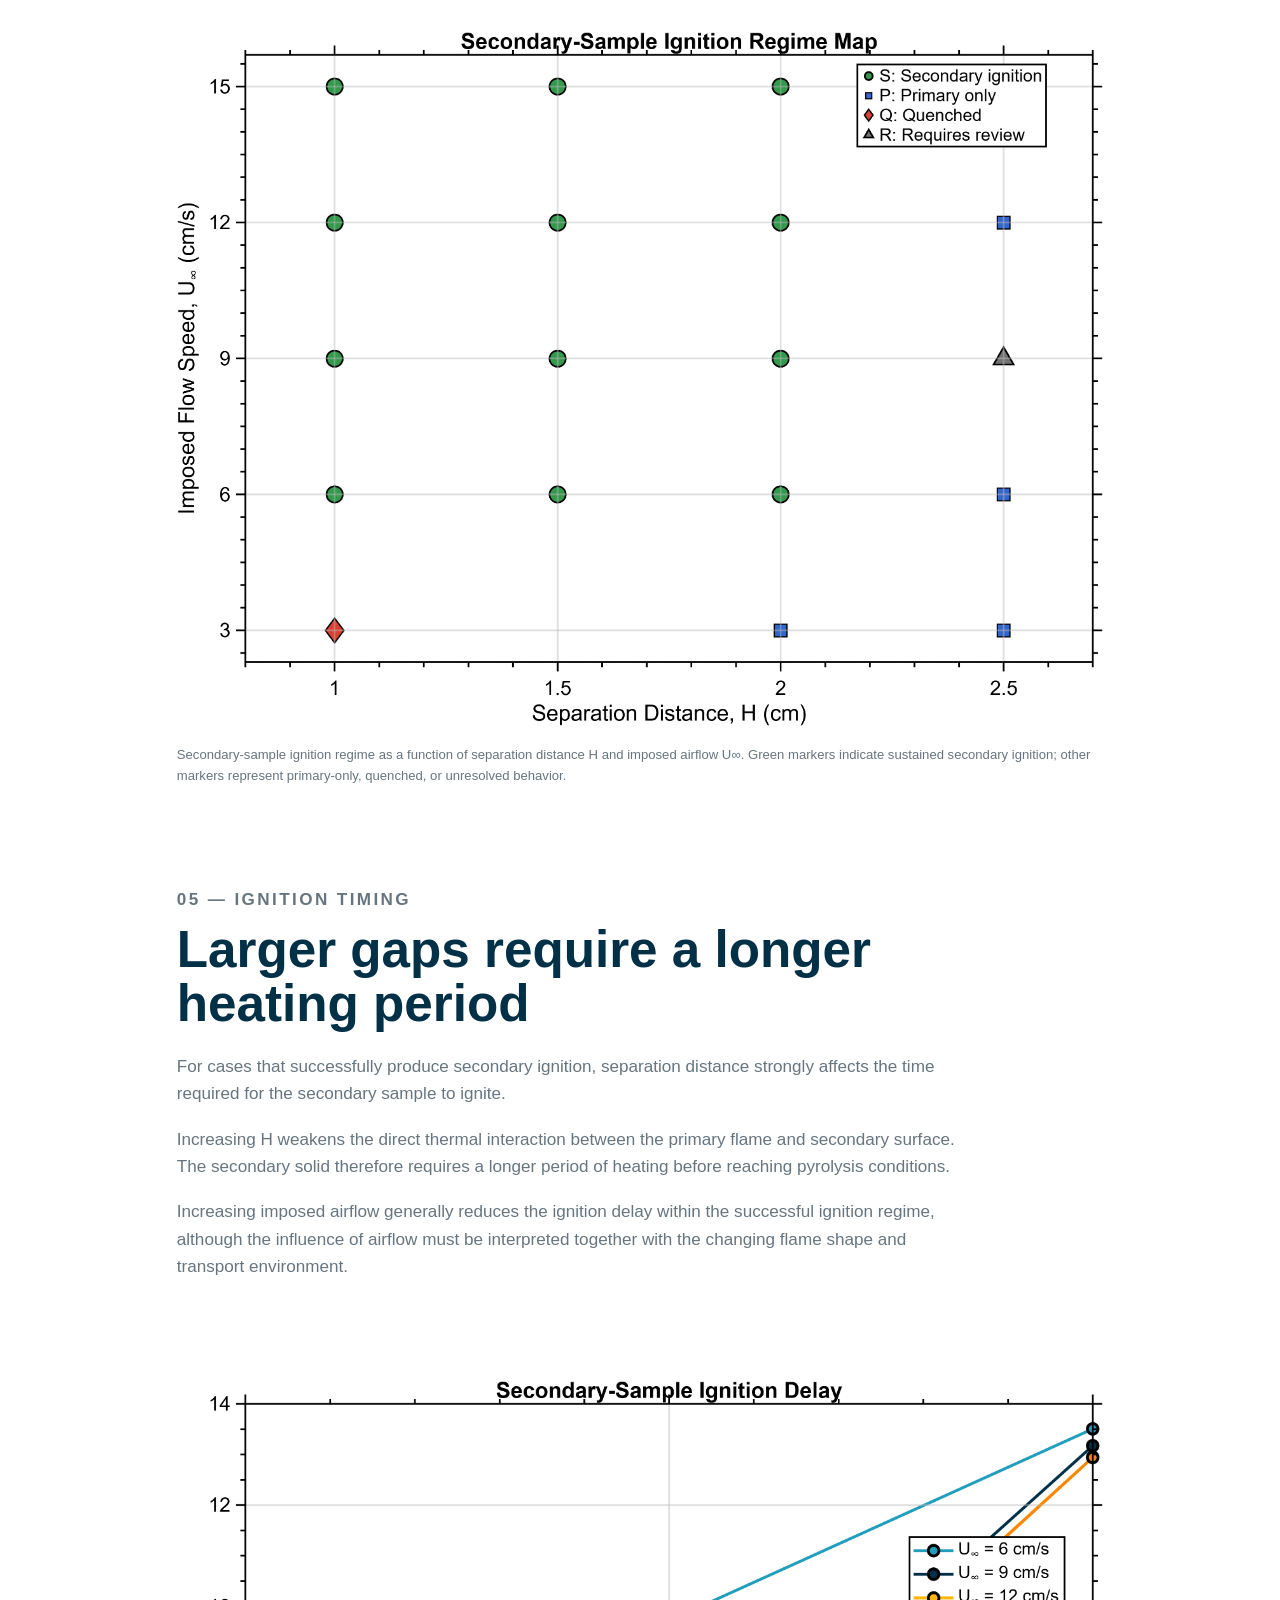
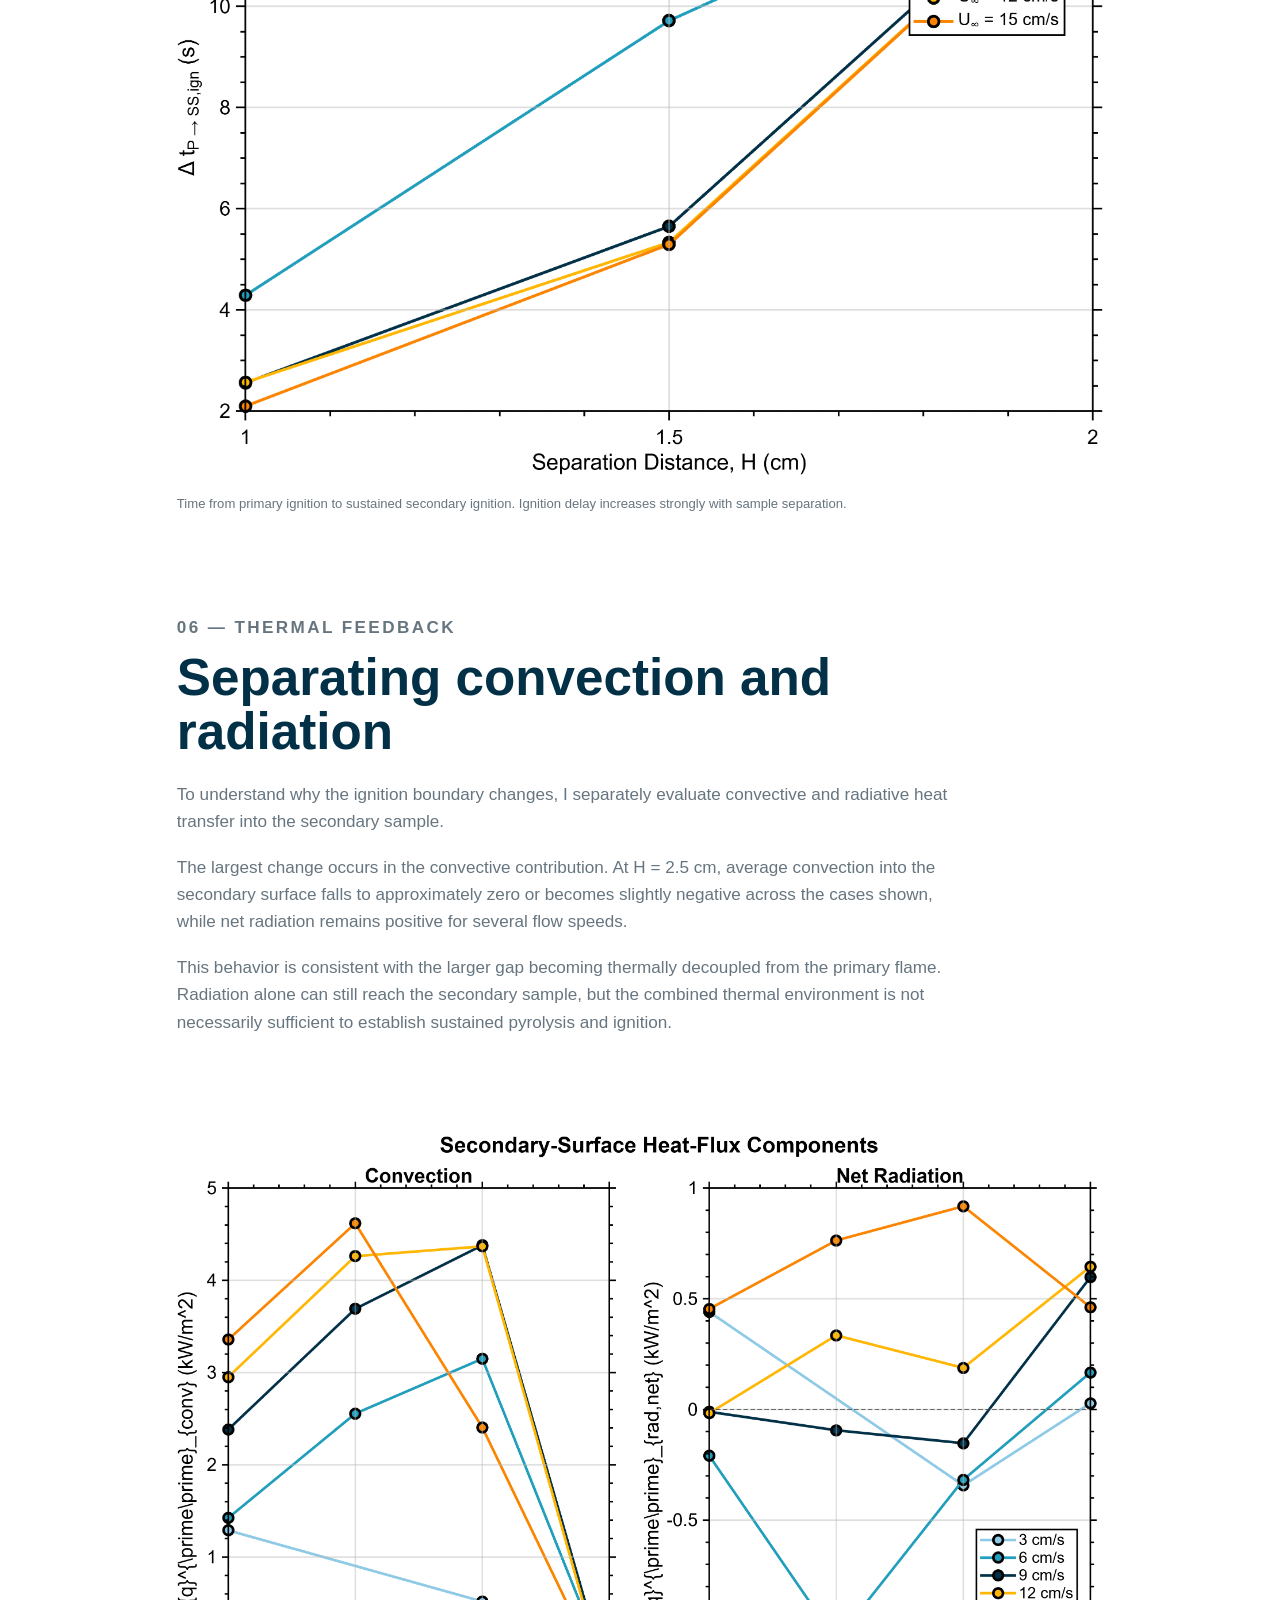
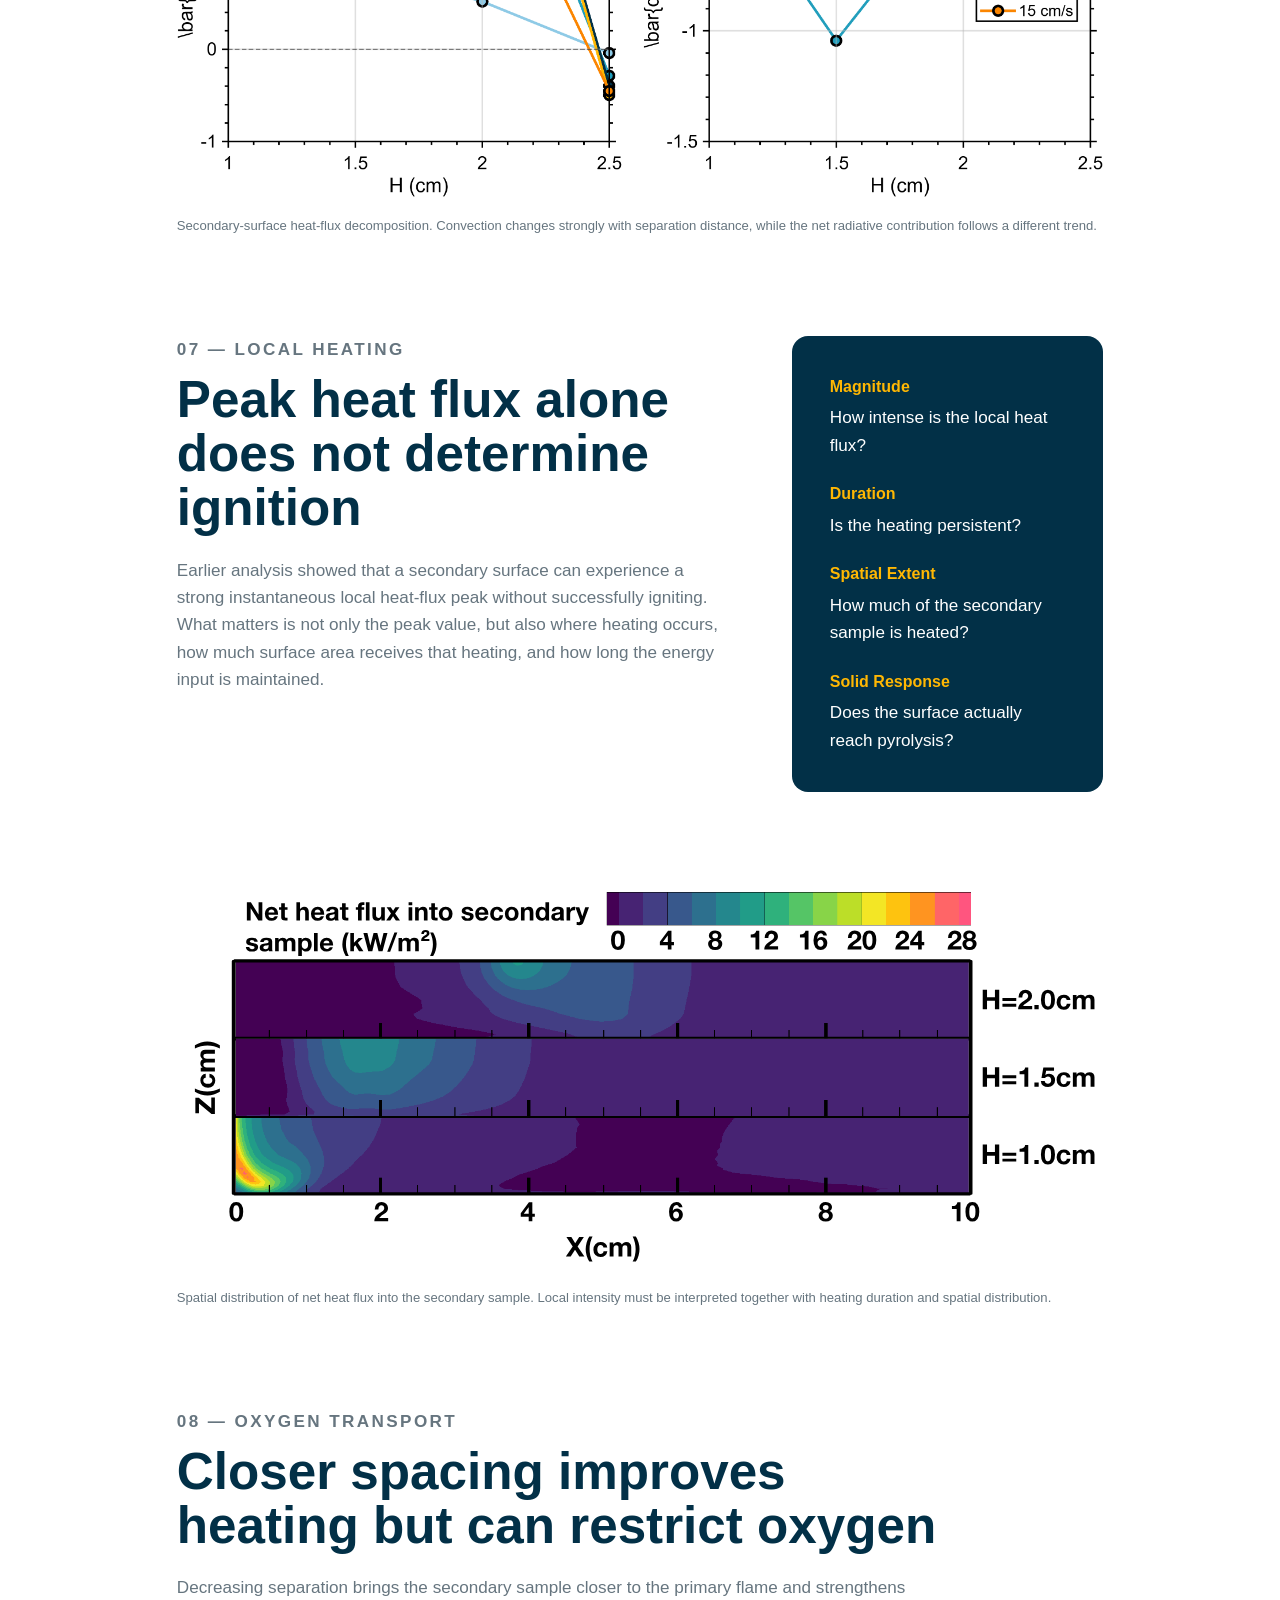
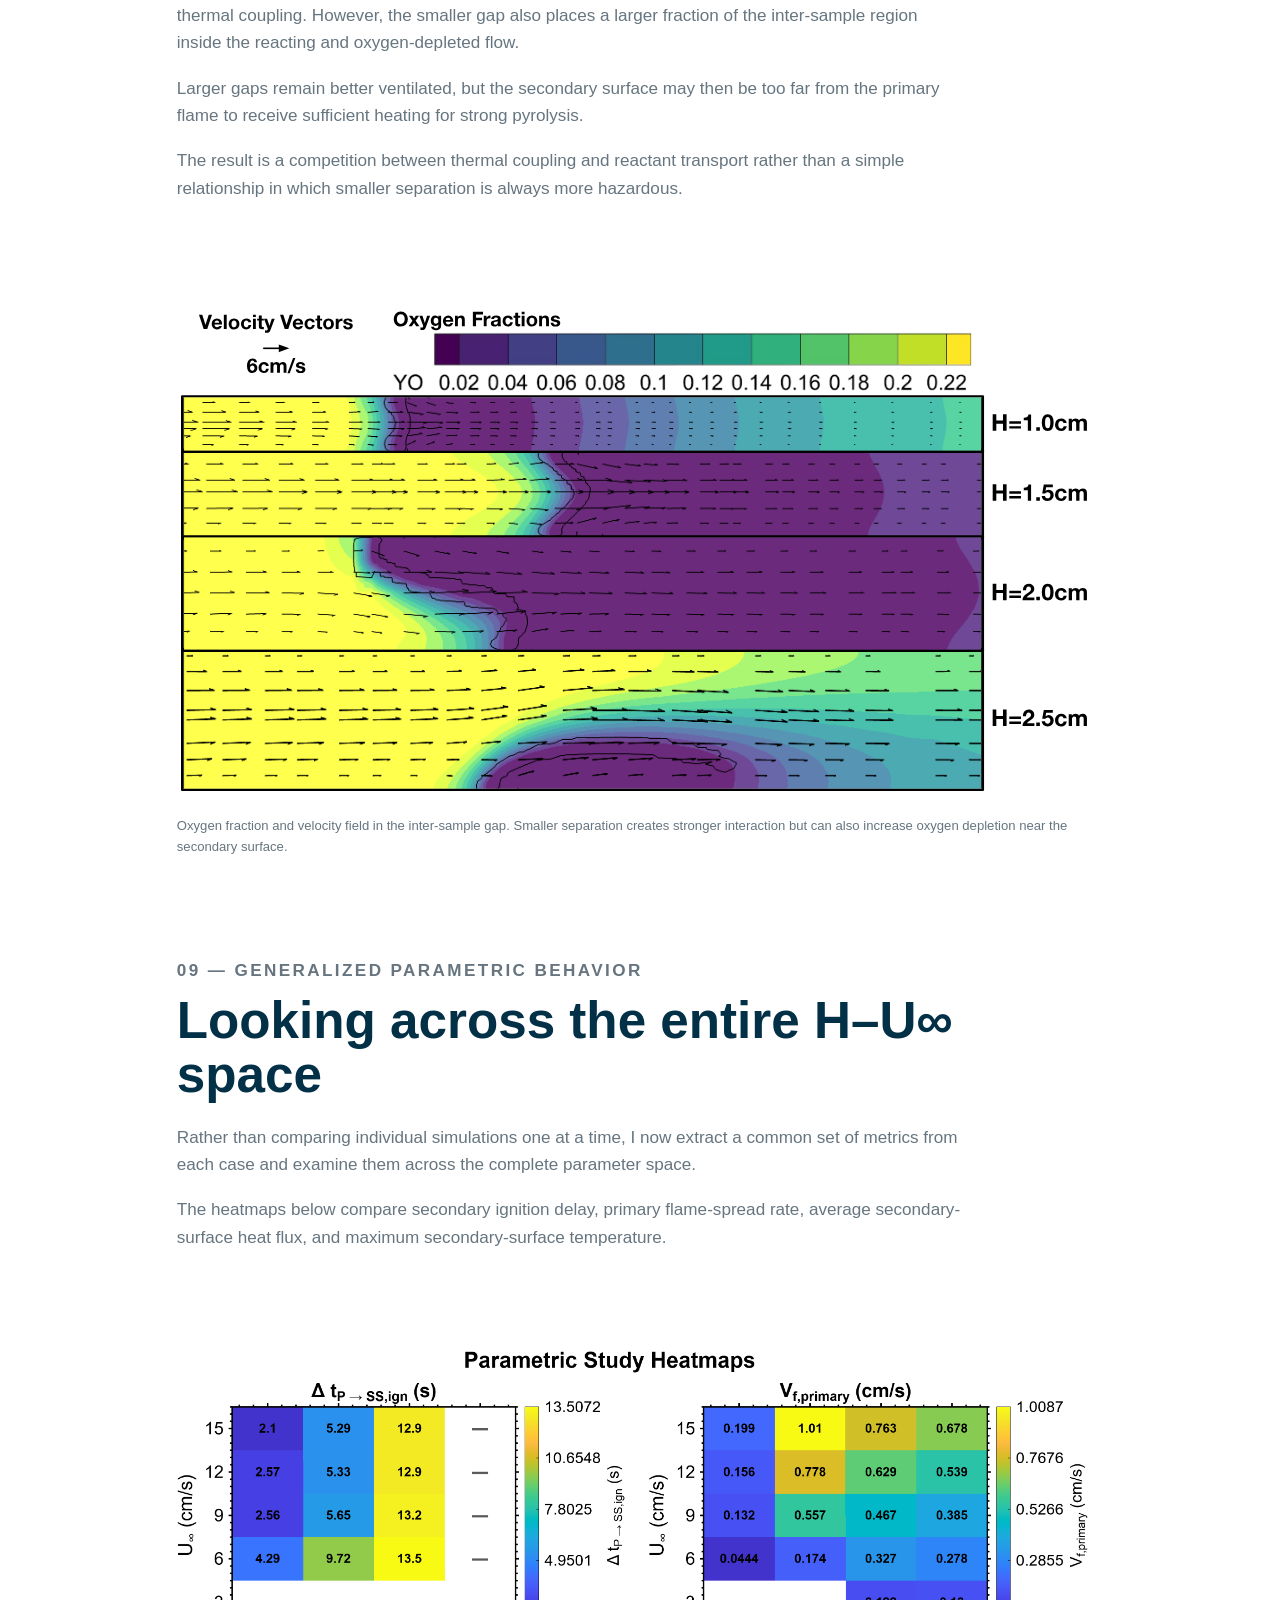
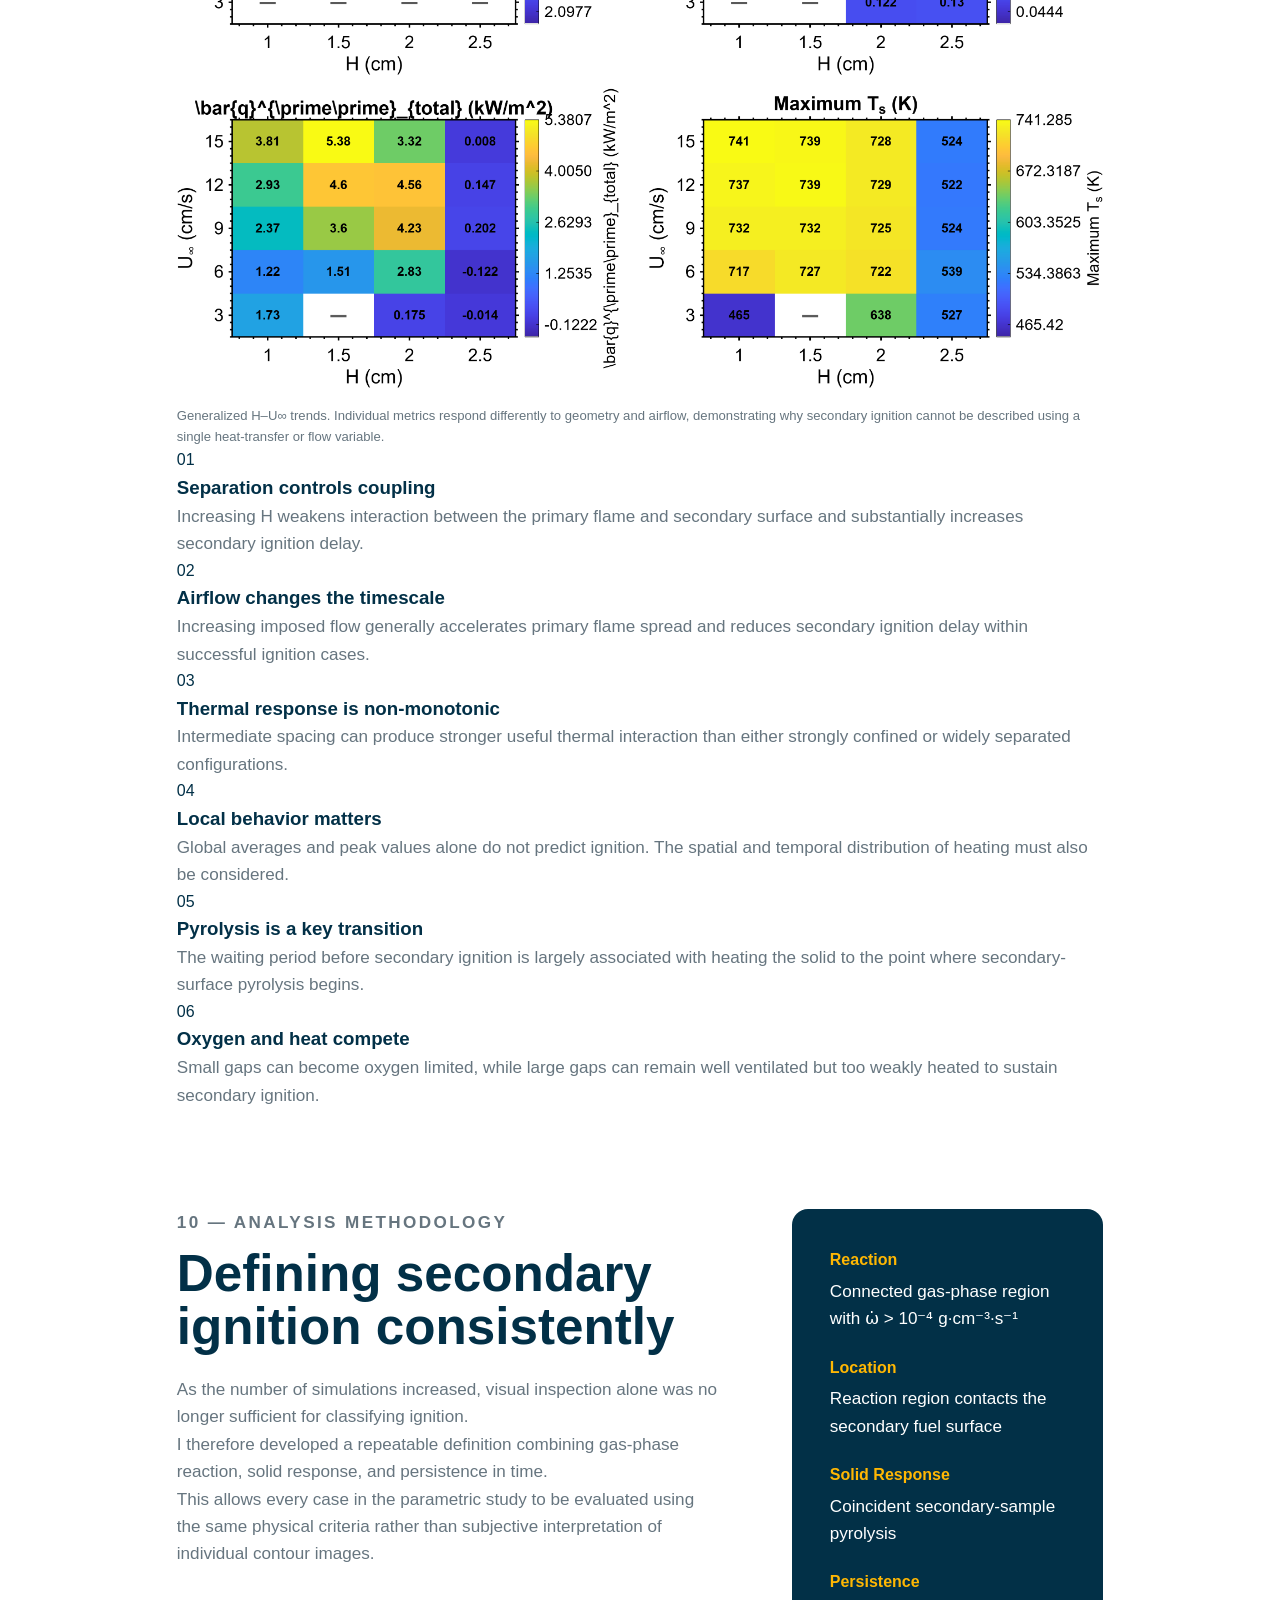
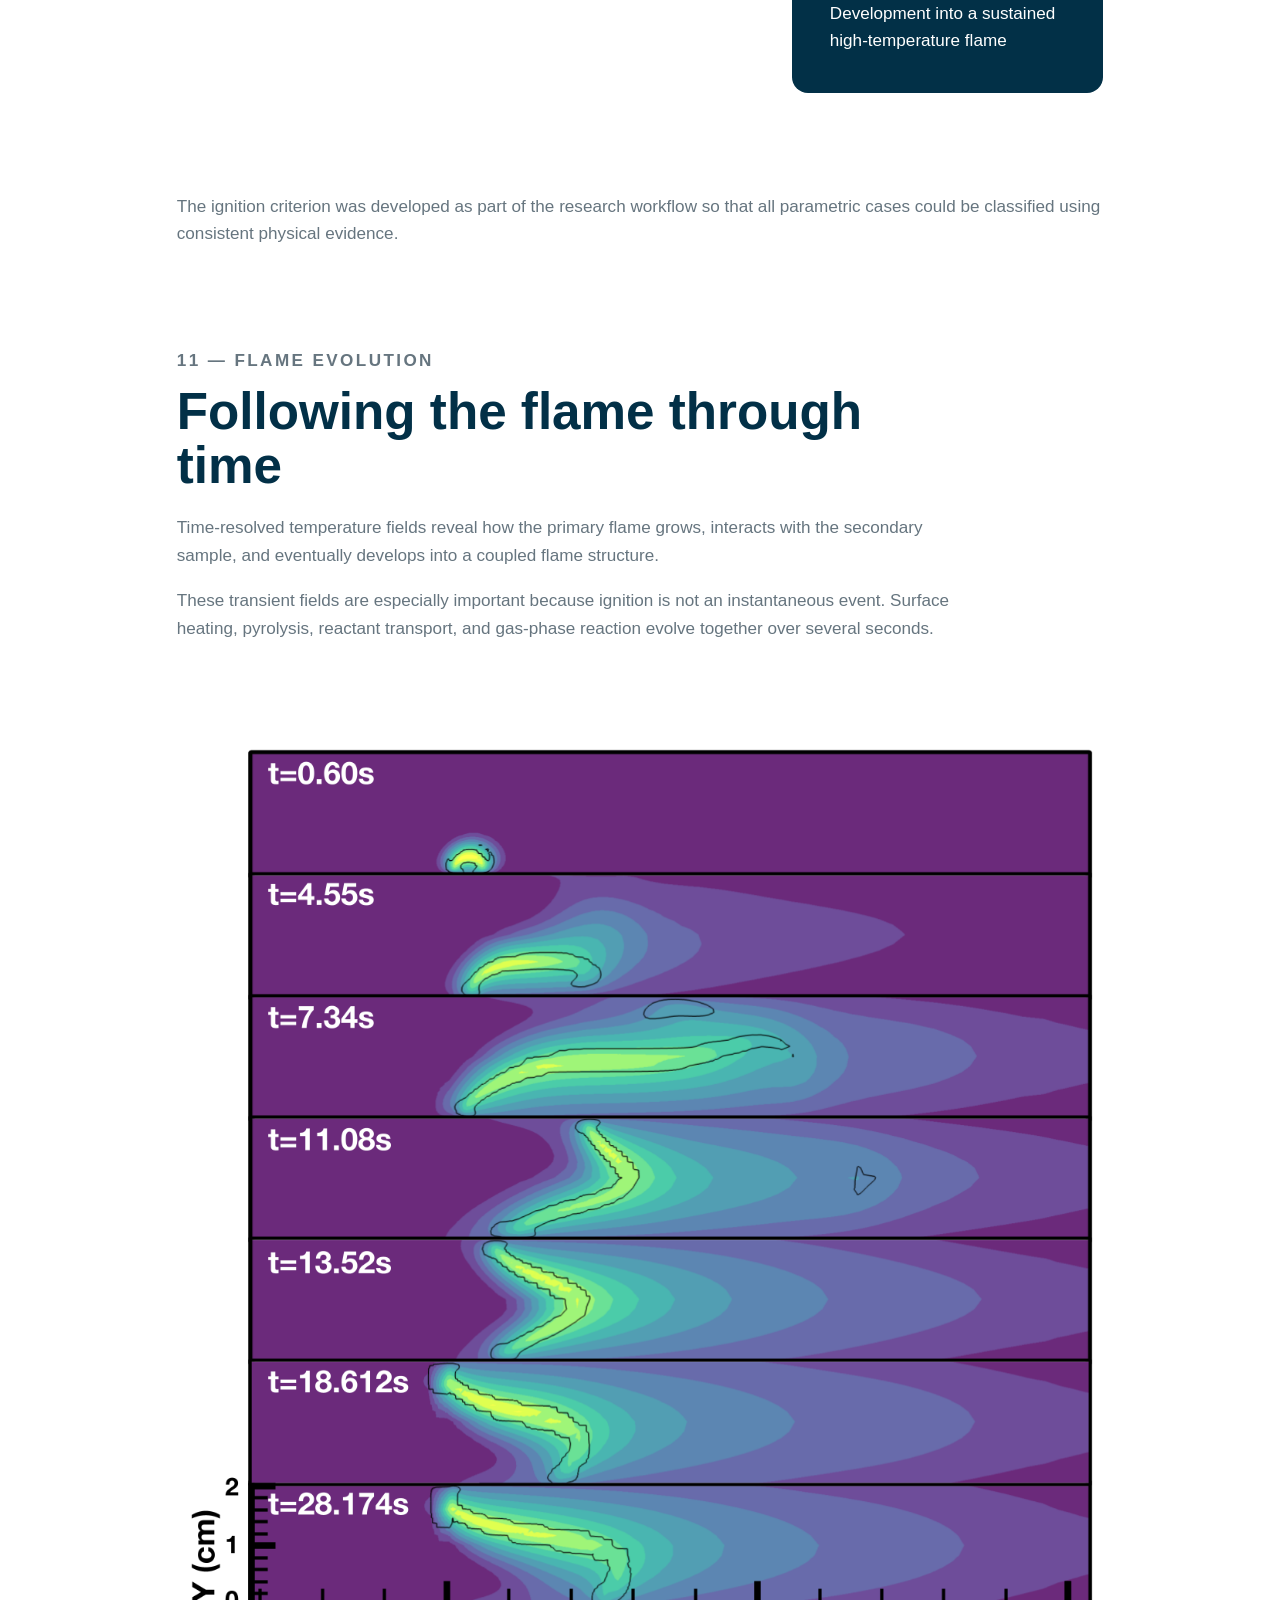
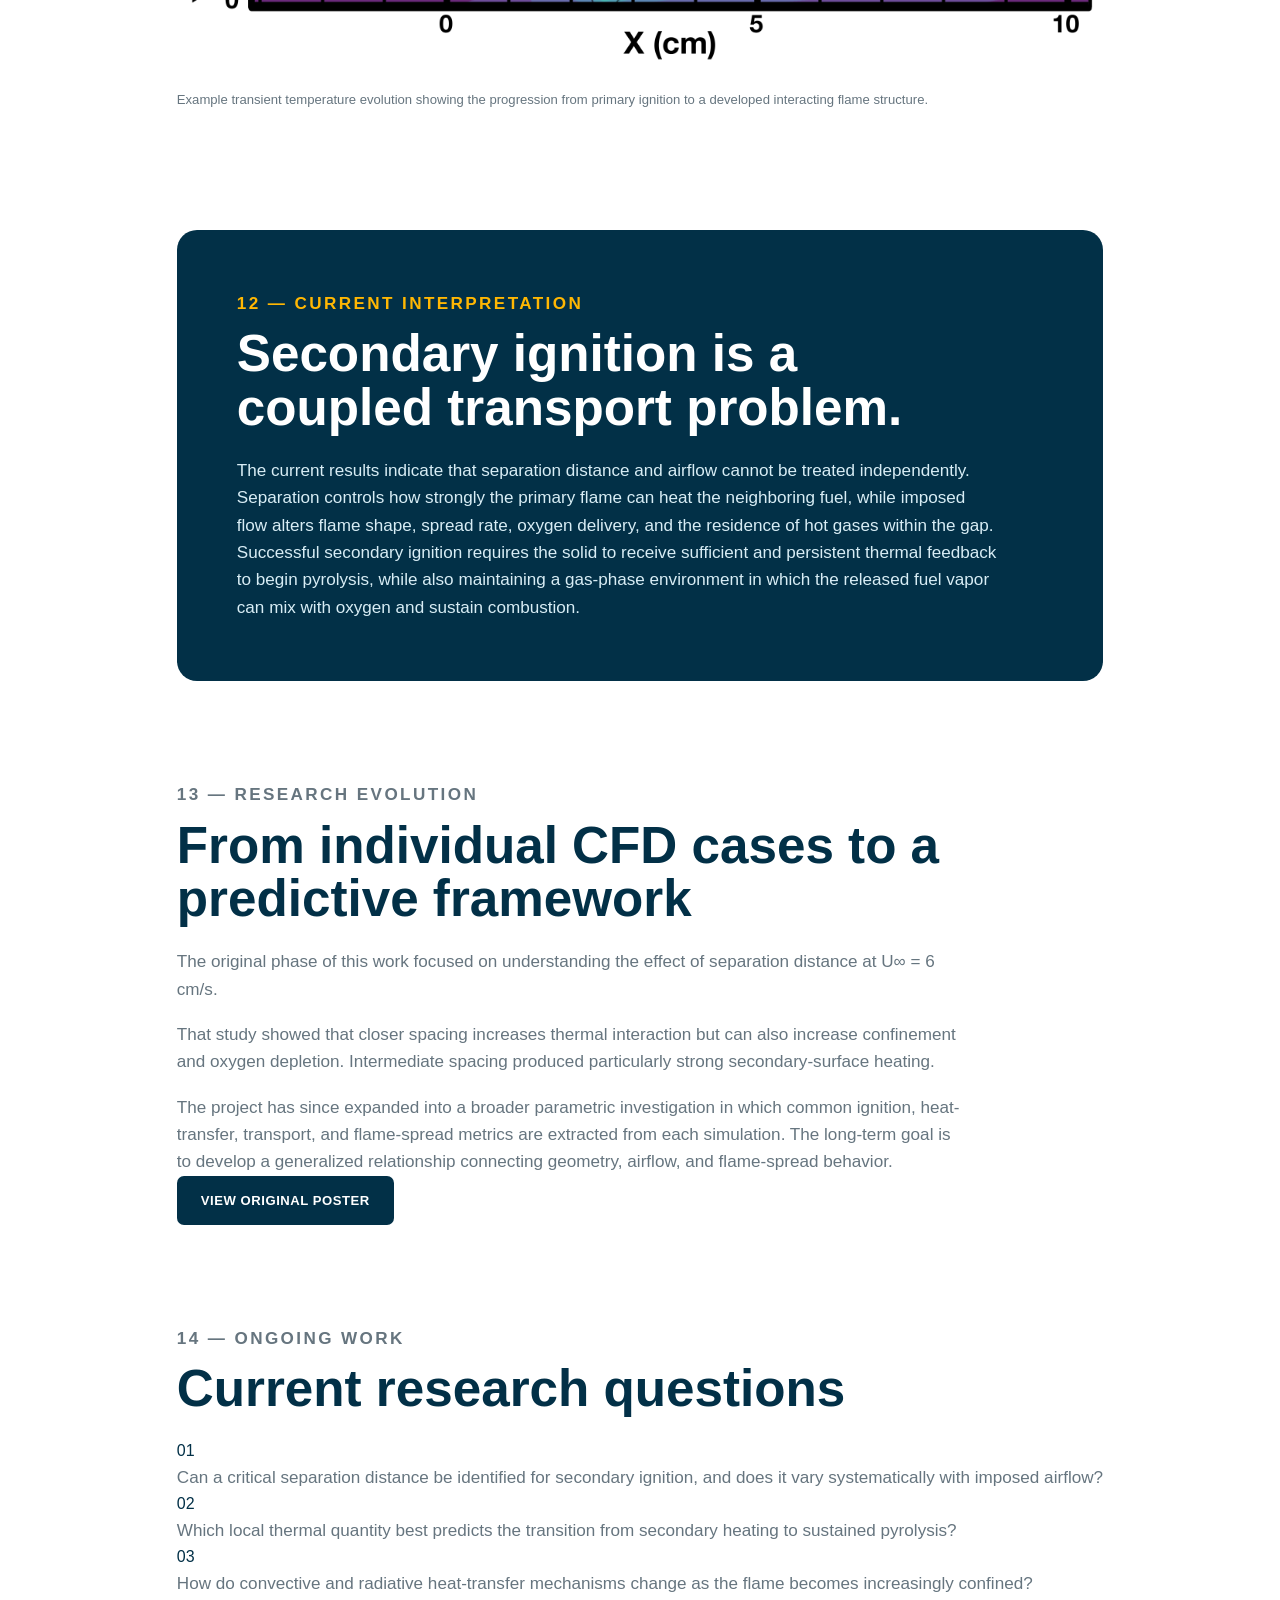
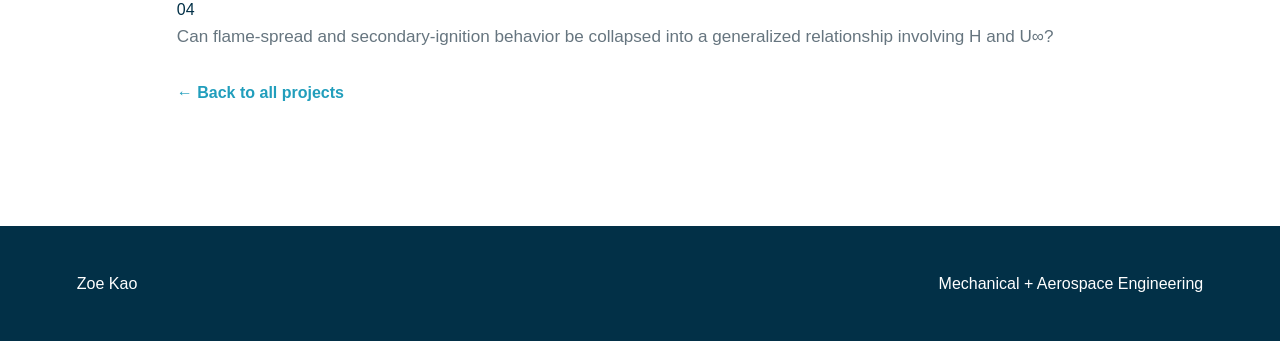
==== commit 85ca3120: "Update cfd-research.html" ====
--- a/projects/cfd-research.html
+++ b/projects/cfd-research.html
@@ -135,13 +135,6 @@
 
     </div>
 
-
-    <img
-        src="../assets/images/cfd/flame-temperature-evolution.png"
-        alt="Time evolution of flame temperature for parallel samples in microgravity"
-        class="project-hero-image"
-    >
-
 </section>
 
 
@@ -392,7 +385,7 @@
 <figure class="research-figure">
 
     <img
-        src="../assets/images/cfd/01_Ignition_Regime_Map(1).png"
+        src="../assets/images/cfd/01_Ignition_Regime_Map.png"
         alt="Secondary-sample ignition regime map versus separation distance and imposed airflow speed"
     >
 
--- a/style.css
+++ b/style.css
@@ -1215,3 +1215,1218 @@
     }
 
 }
+
+<!DOCTYPE html>
+<html lang="en">
+
+<head>
+    <meta charset="UTF-8">
+
+    <meta name="viewport"
+          content="width=device-width, initial-scale=1.0">
+
+    <meta name="description"
+          content="Zoe Kao's computational research on microgravity flame spread between closely spaced solid fuels.">
+
+    <title>
+        Microgravity Flame Spread CFD | Zoe Kao
+    </title>
+
+    <link rel="stylesheet" href="../style.css">
+</head>
+
+
+<body>
+
+
+<!-- =====================================================
+     NAVIGATION
+===================================================== -->
+
+<header class="navbar">
+
+    <nav class="nav-left">
+
+        <a href="../index.html">
+            Home
+        </a>
+
+        <a href="../index.html#projects"
+           class="active">
+            Projects
+        </a>
+
+        <a href="../resume.pdf"
+           target="_blank">
+            Resume
+        </a>
+
+    </nav>
+
+
+    <div class="nav-name">
+        Zoe Kao
+    </div>
+
+
+    <nav class="nav-right">
+
+        <a href="https://github.com/zoe-kao"
+           target="_blank">
+            GitHub
+        </a>
+
+        <!-- Replace with your actual LinkedIn URL -->
+        <a href="#"
+           target="_blank">
+            LinkedIn
+        </a>
+
+    </nav>
+
+</header>
+
+
+
+<!-- =====================================================
+     HERO
+===================================================== -->
+
+<section class="project-page-hero">
+
+    <div class="project-page-title">
+
+        <p class="eyebrow">
+            COMPUTATIONAL FIRE DYNAMICS · MICROGRAVITY COMBUSTION
+        </p>
+
+
+        <h1>
+            Flame Spread Between
+            Closely Spaced Solid Fuels
+        </h1>
+
+
+        <p class="project-summary">
+
+            A computational investigation of how fuel separation
+            distance and imposed airflow alter thermal feedback,
+            oxygen transport, pyrolysis, and secondary ignition
+            between parallel solid-fuel samples in microgravity.
+
+        </p>
+
+
+        <div class="tags">
+
+            <span>CFD</span>
+            <span>Fortran</span>
+            <span>SIMPLER</span>
+            <span>Combustion</span>
+            <span>Heat Transfer</span>
+            <span>Radiation</span>
+            <span>Tecplot</span>
+            <span>MATLAB</span>
+
+        </div>
+
+
+        <div class="project-actions">
+
+            <a href="../assets/docs/cfd-poster.pdf"
+               target="_blank"
+               class="button button-primary">
+
+                VIEW RESEARCH POSTER
+
+            </a>
+
+
+            <a href="#current-results"
+               class="button button-secondary">
+
+                CURRENT RESULTS
+
+            </a>
+
+        </div>
+
+    </div>
+
+
+    <img
+        src="../assets/images/cfd/flame-temperature-evolution.png"
+        alt="Time evolution of flame temperature for parallel samples in microgravity"
+        class="project-hero-image"
+    >
+
+</section>
+
+
+
+<!-- =====================================================
+     MAIN CONTENT
+===================================================== -->
+
+<main class="project-body">
+
+
+
+<!-- =====================================================
+     01 OVERVIEW
+===================================================== -->
+
+<section class="project-text-section">
+
+    <p class="project-label">
+        01 — OVERVIEW
+    </p>
+
+
+    <h2>
+        Why study closely spaced fuels?
+    </h2>
+
+
+    <p>
+        Flame spread occurs through a feedback process: heat from the
+        gas-phase flame raises the temperature of nearby solid fuel,
+        the solid pyrolyzes and releases combustible vapor, and that
+        vapor mixes with oxygen to sustain additional gas-phase
+        combustion.
+    </p>
+
+
+    <p>
+        In microgravity, buoyancy-driven flow is strongly reduced.
+        As a result, flame behavior becomes much more sensitive to
+        imposed airflow, transport within the gap, and the geometric
+        relationship between nearby combustible surfaces.
+    </p>
+
+
+    <p>
+        My research investigates two parallel solid-fuel samples.
+        Only the primary sample is externally ignited. The secondary
+        sample can ignite only if feedback from the primary flame
+        provides enough energy to initiate pyrolysis and establish a
+        sustained secondary reaction zone.
+    </p>
+
+</section>
+
+
+
+<!-- =====================================================
+     02 MODEL
+===================================================== -->
+
+<section class="project-two-column">
+
+    <div>
+
+        <p class="project-label">
+            02 — NUMERICAL MODEL
+        </p>
+
+
+        <h2>
+            Coupled gas and solid flame-spread simulation
+        </h2>
+
+
+        <p>
+            Simulations are performed using an in-house Fortran
+            computational fire-dynamics model. The code advances
+            the gas and solid domains together using adaptive time
+            stepping.
+        </p>
+
+
+        <p>
+            The model resolves fluid flow, heat and mass transfer,
+            gas-phase combustion, radiation, heat conduction within
+            the solid fuel, and pyrolysis.
+        </p>
+
+    </div>
+
+
+    <aside class="project-highlight">
+
+        <strong>
+            Pressure–Velocity Coupling
+        </strong>
+
+        <p>
+            SIMPLER algorithm
+        </p>
+
+
+        <strong>
+            Combustion
+        </strong>
+
+        <p>
+            Finite-rate Arrhenius reaction model
+        </p>
+
+
+        <strong>
+            Radiation
+        </strong>
+
+        <p>
+            SN3D radiative-transfer solver
+        </p>
+
+
+        <strong>
+            Solid Response
+        </strong>
+
+        <p>
+            Heat conduction + two-step pyrolysis
+        </p>
+
+
+        <strong>
+            Post Processing
+        </strong>
+
+        <p>
+            Python · Tecplot · MATLAB
+        </p>
+
+    </aside>
+
+</section>
+
+
+<p class="project-note">
+    The computational model solves transient mass, momentum, energy,
+    and species conservation equations while coupling gas-phase
+    combustion, radiation, and solid pyrolysis.
+</p>
+
+
+
+<!-- =====================================================
+     03 PARAMETER SPACE
+===================================================== -->
+
+<section class="current-research-section">
+
+    <p class="project-label">
+        03 — PARAMETRIC STUDY
+    </p>
+
+
+    <h2>
+        Varying both separation distance and airflow
+    </h2>
+
+
+    <p class="current-research-intro">
+
+        The initial project examined separation distance at a single
+        imposed airflow. I later expanded the study into a two-parameter
+        investigation of sample spacing and forced-flow velocity.
+
+    </p>
+
+
+    <div class="research-matrix">
+
+        <div class="matrix-heading">
+            Separation Distance, H
+        </div>
+
+        <div class="matrix-value">1.0 cm</div>
+        <div class="matrix-value">1.5 cm</div>
+        <div class="matrix-value">2.0 cm</div>
+        <div class="matrix-value">2.5 cm</div>
+
+
+        <div class="matrix-heading">
+            Imposed Airflow, U∞
+        </div>
+
+        <div class="matrix-value">3 cm/s</div>
+        <div class="matrix-value">6 cm/s</div>
+        <div class="matrix-value">9 cm/s</div>
+        <div class="matrix-value">12 cm/s</div>
+        <div class="matrix-value">15 cm/s</div>
+
+    </div>
+
+</section>
+
+
+
+<!-- =====================================================
+     04 REGIME MAP
+===================================================== -->
+
+<section class="project-text-section"
+         id="current-results">
+
+    <p class="project-label">
+        04 — IGNITION REGIME
+    </p>
+
+
+    <h2>
+        When does the secondary sample actually ignite?
+    </h2>
+
+
+    <p>
+        The first step in comparing the full parameter space was to
+        classify the final behavior of each simulation.
+    </p>
+
+
+    <p>
+        The resulting regime map separates cases with sustained
+        secondary ignition from cases in which combustion remains
+        associated only with the primary sample, quenches, or still
+        requires additional interpretation.
+    </p>
+
+
+    <p>
+        The map shows that the ignition boundary cannot be described
+        using separation distance alone across the entire parameter
+        space. At sufficiently weak imposed flow, even relatively
+        close configurations can fail to sustain the same behavior
+        observed at higher velocities.
+    </p>
+
+</section>
+
+
+
+<figure class="research-figure">
+
+    <img
+        src="../assets/images/cfd/01_Ignition_Regime_Map(1).png"
+        alt="Secondary-sample ignition regime map versus separation distance and imposed airflow speed"
+    >
+
+    <figcaption>
+        Secondary-sample ignition regime as a function of separation
+        distance H and imposed airflow U∞. Green markers indicate
+        sustained secondary ignition; other markers represent
+        primary-only, quenched, or unresolved behavior.
+    </figcaption>
+
+</figure>
+
+
+
+<!-- =====================================================
+     05 IGNITION DELAY
+===================================================== -->
+
+<section class="project-text-section">
+
+    <p class="project-label">
+        05 — IGNITION TIMING
+    </p>
+
+
+    <h2>
+        Larger gaps require a longer heating period
+    </h2>
+
+
+    <p>
+        For cases that successfully produce secondary ignition,
+        separation distance strongly affects the time required for
+        the secondary sample to ignite.
+    </p>
+
+
+    <p>
+        Increasing H weakens the direct thermal interaction between
+        the primary flame and secondary surface. The secondary solid
+        therefore requires a longer period of heating before reaching
+        pyrolysis conditions.
+    </p>
+
+
+    <p>
+        Increasing imposed airflow generally reduces the ignition
+        delay within the successful ignition regime, although the
+        influence of airflow must be interpreted together with the
+        changing flame shape and transport environment.
+    </p>
+
+</section>
+
+
+
+<figure class="research-figure">
+
+    <img
+        src="../assets/images/cfd/02_Secondary_Ignition_Delay.png"
+        alt="Secondary-sample ignition delay as a function of separation distance and airflow"
+    >
+
+    <figcaption>
+        Time from primary ignition to sustained secondary ignition.
+        Ignition delay increases strongly with sample separation.
+    </figcaption>
+
+</figure>
+
+
+
+<!-- =====================================================
+     06 THERMAL FEEDBACK
+===================================================== -->
+
+<section class="project-text-section">
+
+    <p class="project-label">
+        06 — THERMAL FEEDBACK
+    </p>
+
+
+    <h2>
+        Separating convection and radiation
+    </h2>
+
+
+    <p>
+        To understand why the ignition boundary changes, I separately
+        evaluate convective and radiative heat transfer into the
+        secondary sample.
+    </p>
+
+
+    <p>
+        The largest change occurs in the convective contribution.
+        At H = 2.5 cm, average convection into the secondary surface
+        falls to approximately zero or becomes slightly negative
+        across the cases shown, while net radiation remains positive
+        for several flow speeds.
+    </p>
+
+
+    <p>
+        This behavior is consistent with the larger gap becoming
+        thermally decoupled from the primary flame. Radiation alone
+        can still reach the secondary sample, but the combined
+        thermal environment is not necessarily sufficient to
+        establish sustained pyrolysis and ignition.
+    </p>
+
+</section>
+
+
+
+<figure class="research-figure">
+
+    <img
+        src="../assets/images/cfd/05_Heat_Flux_Decomposition.png"
+        alt="Convective and net radiative heat flux into the secondary sample"
+    >
+
+    <figcaption>
+        Secondary-surface heat-flux decomposition. Convection changes
+        strongly with separation distance, while the net radiative
+        contribution follows a different trend.
+    </figcaption>
+
+</figure>
+
+
+
+<!-- =====================================================
+     07 LOCAL HEAT FLUX
+===================================================== -->
+
+<section class="project-two-column">
+
+    <div>
+
+        <p class="project-label">
+            07 — LOCAL HEATING
+        </p>
+
+
+        <h2>
+            Peak heat flux alone does not determine ignition
+        </h2>
+
+
+        <p>
+            Earlier analysis showed that a secondary surface can
+            experience a strong instantaneous local heat-flux peak
+            without successfully igniting.
+        </p>
+
+
+        <p>
+            What matters is not only the peak value, but also where
+            heating occurs, how much surface area receives that
+            heating, and how long the energy input is maintained.
+        </p>
+
+    </div>
+
+
+    <aside class="project-highlight">
+
+        <strong>
+            Magnitude
+        </strong>
+
+        <p>
+            How intense is the local heat flux?
+        </p>
+
+
+        <strong>
+            Duration
+        </strong>
+
+        <p>
+            Is the heating persistent?
+        </p>
+
+
+        <strong>
+            Spatial Extent
+        </strong>
+
+        <p>
+            How much of the secondary sample is heated?
+        </p>
+
+
+        <strong>
+            Solid Response
+        </strong>
+
+        <p>
+            Does the surface actually reach pyrolysis?
+        </p>
+
+    </aside>
+
+</section>
+
+
+
+<figure class="research-figure">
+
+    <img
+        src="../assets/images/cfd/net-heat-flux.svg"
+        alt="Net heat flux distribution into the secondary fuel sample"
+    >
+
+    <figcaption>
+        Spatial distribution of net heat flux into the secondary
+        sample. Local intensity must be interpreted together with
+        heating duration and spatial distribution.
+    </figcaption>
+
+</figure>
+
+
+
+<!-- =====================================================
+     08 OXYGEN + FLOW
+===================================================== -->
+
+<section class="project-text-section">
+
+    <p class="project-label">
+        08 — OXYGEN TRANSPORT
+    </p>
+
+
+    <h2>
+        Closer spacing improves heating but can restrict oxygen
+    </h2>
+
+
+    <p>
+        Decreasing separation brings the secondary sample closer to
+        the primary flame and strengthens thermal coupling.
+        However, the smaller gap also places a larger fraction of
+        the inter-sample region inside the reacting and
+        oxygen-depleted flow.
+    </p>
+
+
+    <p>
+        Larger gaps remain better ventilated, but the secondary
+        surface may then be too far from the primary flame to receive
+        sufficient heating for strong pyrolysis.
+    </p>
+
+
+    <p>
+        The result is a competition between thermal coupling and
+        reactant transport rather than a simple relationship in
+        which smaller separation is always more hazardous.
+    </p>
+
+</section>
+
+
+
+<figure class="research-figure">
+
+    <img
+        src="../assets/images/cfd/oxygen-velocity.svg"
+        alt="Oxygen fraction contours and velocity vectors between parallel fuel samples"
+    >
+
+    <figcaption>
+        Oxygen fraction and velocity field in the inter-sample gap.
+        Smaller separation creates stronger interaction but can also
+        increase oxygen depletion near the secondary surface.
+    </figcaption>
+
+</figure>
+
+
+
+<!-- =====================================================
+     09 PARAMETRIC HEATMAPS
+===================================================== -->
+
+<section class="project-text-section">
+
+    <p class="project-label">
+        09 — GENERALIZED PARAMETRIC BEHAVIOR
+    </p>
+
+
+    <h2>
+        Looking across the entire H–U∞ space
+    </h2>
+
+
+    <p>
+        Rather than comparing individual simulations one at a time,
+        I now extract a common set of metrics from each case and
+        examine them across the complete parameter space.
+    </p>
+
+
+    <p>
+        The heatmaps below compare secondary ignition delay,
+        primary flame-spread rate, average secondary-surface heat
+        flux, and maximum secondary-surface temperature.
+    </p>
+
+</section>
+
+
+
+<figure class="research-figure">
+
+    <img
+        src="../assets/images/cfd/12_Parametric_Heatmaps.png"
+        alt="Parametric heatmaps of ignition delay, flame spread rate, total heat flux, and maximum secondary-surface temperature"
+    >
+
+    <figcaption>
+        Generalized H–U∞ trends. Individual metrics respond
+        differently to geometry and airflow, demonstrating why
+        secondary ignition cannot be described using a single
+        heat-transfer or flow variable.
+    </figcaption>
+
+</figure>
+
+
+
+<!-- =====================================================
+     FINDINGS CARDS
+===================================================== -->
+
+<div class="finding-grid">
+
+
+    <div class="finding-card">
+
+        <span class="finding-number">
+            01
+        </span>
+
+        <h3>
+            Separation controls coupling
+        </h3>
+
+        <p>
+            Increasing H weakens interaction between the primary
+            flame and secondary surface and substantially increases
+            secondary ignition delay.
+        </p>
+
+    </div>
+
+
+
+    <div class="finding-card">
+
+        <span class="finding-number">
+            02
+        </span>
+
+        <h3>
+            Airflow changes the timescale
+        </h3>
+
+        <p>
+            Increasing imposed flow generally accelerates primary
+            flame spread and reduces secondary ignition delay within
+            successful ignition cases.
+        </p>
+
+    </div>
+
+
+
+    <div class="finding-card">
+
+        <span class="finding-number">
+            03
+        </span>
+
+        <h3>
+            Thermal response is non-monotonic
+        </h3>
+
+        <p>
+            Intermediate spacing can produce stronger useful thermal
+            interaction than either strongly confined or widely
+            separated configurations.
+        </p>
+
+    </div>
+
+
+
+    <div class="finding-card">
+
+        <span class="finding-number">
+            04
+        </span>
+
+        <h3>
+            Local behavior matters
+        </h3>
+
+        <p>
+            Global averages and peak values alone do not predict
+            ignition. The spatial and temporal distribution of
+            heating must also be considered.
+        </p>
+
+    </div>
+
+
+
+    <div class="finding-card">
+
+        <span class="finding-number">
+            05
+        </span>
+
+        <h3>
+            Pyrolysis is a key transition
+        </h3>
+
+        <p>
+            The waiting period before secondary ignition is largely
+            associated with heating the solid to the point where
+            secondary-surface pyrolysis begins.
+        </p>
+
+    </div>
+
+
+
+    <div class="finding-card">
+
+        <span class="finding-number">
+            06
+        </span>
+
+        <h3>
+            Oxygen and heat compete
+        </h3>
+
+        <p>
+            Small gaps can become oxygen limited, while large gaps
+            can remain well ventilated but too weakly heated to
+            sustain secondary ignition.
+        </p>
+
+    </div>
+
+
+</div>
+
+
+
+<!-- =====================================================
+     10 IGNITION DEFINITION
+===================================================== -->
+
+<section class="project-two-column">
+
+    <div>
+
+        <p class="project-label">
+            10 — ANALYSIS METHODOLOGY
+        </p>
+
+
+        <h2>
+            Defining secondary ignition consistently
+        </h2>
+
+
+        <p>
+            As the number of simulations increased, visual inspection
+            alone was no longer sufficient for classifying ignition.
+        </p>
+
+
+        <p>
+            I therefore developed a repeatable definition combining
+            gas-phase reaction, solid response, and persistence in
+            time.
+        </p>
+
+
+        <p>
+            This allows every case in the parametric study to be
+            evaluated using the same physical criteria rather than
+            subjective interpretation of individual contour images.
+        </p>
+
+    </div>
+
+
+    <aside class="project-highlight">
+
+        <strong>
+            Reaction
+        </strong>
+
+        <p>
+            Connected gas-phase region with
+            ω̇ &gt; 10⁻⁴ g·cm⁻³·s⁻¹
+        </p>
+
+
+        <strong>
+            Location
+        </strong>
+
+        <p>
+            Reaction region contacts the secondary fuel surface
+        </p>
+
+
+        <strong>
+            Solid Response
+        </strong>
+
+        <p>
+            Coincident secondary-sample pyrolysis
+        </p>
+
+
+        <strong>
+            Persistence
+        </strong>
+
+        <p>
+            Development into a sustained high-temperature flame
+        </p>
+
+    </aside>
+
+</section>
+
+
+<p class="project-note">
+    The ignition criterion was developed as part of the research
+    workflow so that all parametric cases could be classified using
+    consistent physical evidence.
+</p>
+
+
+
+<!-- =====================================================
+     11 TEMPERATURE EVOLUTION
+===================================================== -->
+
+<section class="project-text-section">
+
+    <p class="project-label">
+        11 — FLAME EVOLUTION
+    </p>
+
+
+    <h2>
+        Following the flame through time
+    </h2>
+
+
+    <p>
+        Time-resolved temperature fields reveal how the primary
+        flame grows, interacts with the secondary sample, and
+        eventually develops into a coupled flame structure.
+    </p>
+
+
+    <p>
+        These transient fields are especially important because
+        ignition is not an instantaneous event. Surface heating,
+        pyrolysis, reactant transport, and gas-phase reaction evolve
+        together over several seconds.
+    </p>
+
+</section>
+
+
+
+<figure class="research-figure">
+
+    <img
+        src="../assets/images/cfd/flame-temperature-evolution.png"
+        alt="Transient flame temperature evolution"
+    >
+
+    <figcaption>
+        Example transient temperature evolution showing the
+        progression from primary ignition to a developed interacting
+        flame structure.
+    </figcaption>
+
+</figure>
+
+
+
+<!-- =====================================================
+     12 CURRENT INTERPRETATION
+===================================================== -->
+
+<section class="project-conclusion">
+
+    <p class="project-label">
+        12 — CURRENT INTERPRETATION
+    </p>
+
+
+    <h2>
+        Secondary ignition is a coupled transport problem.
+    </h2>
+
+
+    <p>
+        The current results indicate that separation distance and
+        airflow cannot be treated independently.
+    </p>
+
+
+    <p>
+        Separation controls how strongly the primary flame can heat
+        the neighboring fuel, while imposed flow alters flame shape,
+        spread rate, oxygen delivery, and the residence of hot gases
+        within the gap.
+    </p>
+
+
+    <p>
+        Successful secondary ignition requires the solid to receive
+        sufficient and persistent thermal feedback to begin
+        pyrolysis, while also maintaining a gas-phase environment in
+        which the released fuel vapor can mix with oxygen and sustain
+        combustion.
+    </p>
+
+</section>
+
+
+
+<!-- =====================================================
+     13 RESEARCH EVOLUTION
+===================================================== -->
+
+<section class="project-text-section">
+
+    <p class="project-label">
+        13 — RESEARCH EVOLUTION
+    </p>
+
+
+    <h2>
+        From individual CFD cases to a predictive framework
+    </h2>
+
+
+    <p>
+        The original phase of this work focused on understanding the
+        effect of separation distance at U∞ = 6 cm/s.
+    </p>
+
+
+    <p>
+        That study showed that closer spacing increases thermal
+        interaction but can also increase confinement and oxygen
+        depletion. Intermediate spacing produced particularly strong
+        secondary-surface heating.
+    </p>
+
+
+    <p>
+        The project has since expanded into a broader parametric
+        investigation in which common ignition, heat-transfer,
+        transport, and flame-spread metrics are extracted from each
+        simulation. The long-term goal is to develop a generalized
+        relationship connecting geometry, airflow, and flame-spread
+        behavior.
+    </p>
+
+
+    <div class="project-actions">
+
+        <a href="../assets/docs/cfd-poster.pdf"
+           target="_blank"
+           class="button button-primary">
+
+            VIEW ORIGINAL POSTER
+
+        </a>
+
+    </div>
+
+</section>
+
+
+
+<!-- =====================================================
+     14 CURRENT QUESTIONS
+===================================================== -->
+
+<section class="current-research-section">
+
+    <p class="project-label">
+        14 — ONGOING WORK
+    </p>
+
+
+    <h2>
+        Current research questions
+    </h2>
+
+
+    <div class="research-question-list">
+
+        <div class="research-question">
+
+            <span>01</span>
+
+            <p>
+                Can a critical separation distance be identified for
+                secondary ignition, and does it vary systematically
+                with imposed airflow?
+            </p>
+
+        </div>
+
+
+        <div class="research-question">
+
+            <span>02</span>
+
+            <p>
+                Which local thermal quantity best predicts the
+                transition from secondary heating to sustained
+                pyrolysis?
+            </p>
+
+        </div>
+
+
+        <div class="research-question">
+
+            <span>03</span>
+
+            <p>
+                How do convective and radiative heat-transfer
+                mechanisms change as the flame becomes increasingly
+                confined?
+            </p>
+
+        </div>
+
+
+        <div class="research-question">
+
+            <span>04</span>
+
+            <p>
+                Can flame-spread and secondary-ignition behavior be
+                collapsed into a generalized relationship involving
+                H and U∞?
+            </p>
+
+        </div>
+
+    </div>
+
+</section>
+
+
+
+<!-- =====================================================
+     BACK
+===================================================== -->
+
+<a href="../index.html#projects"
+   class="back-link">
+
+    ← Back to all projects
+
+</a>
+
+
+</main>
+
+
+
+<!-- =====================================================
+     FOOTER
+===================================================== -->
+
+<footer>
+
+    <p>
+        Zoe Kao
+    </p>
+
+
+    <p>
+        Mechanical + Aerospace Engineering
+    </p>
+
+</footer>
+
+
+</body>
+
+</html>
